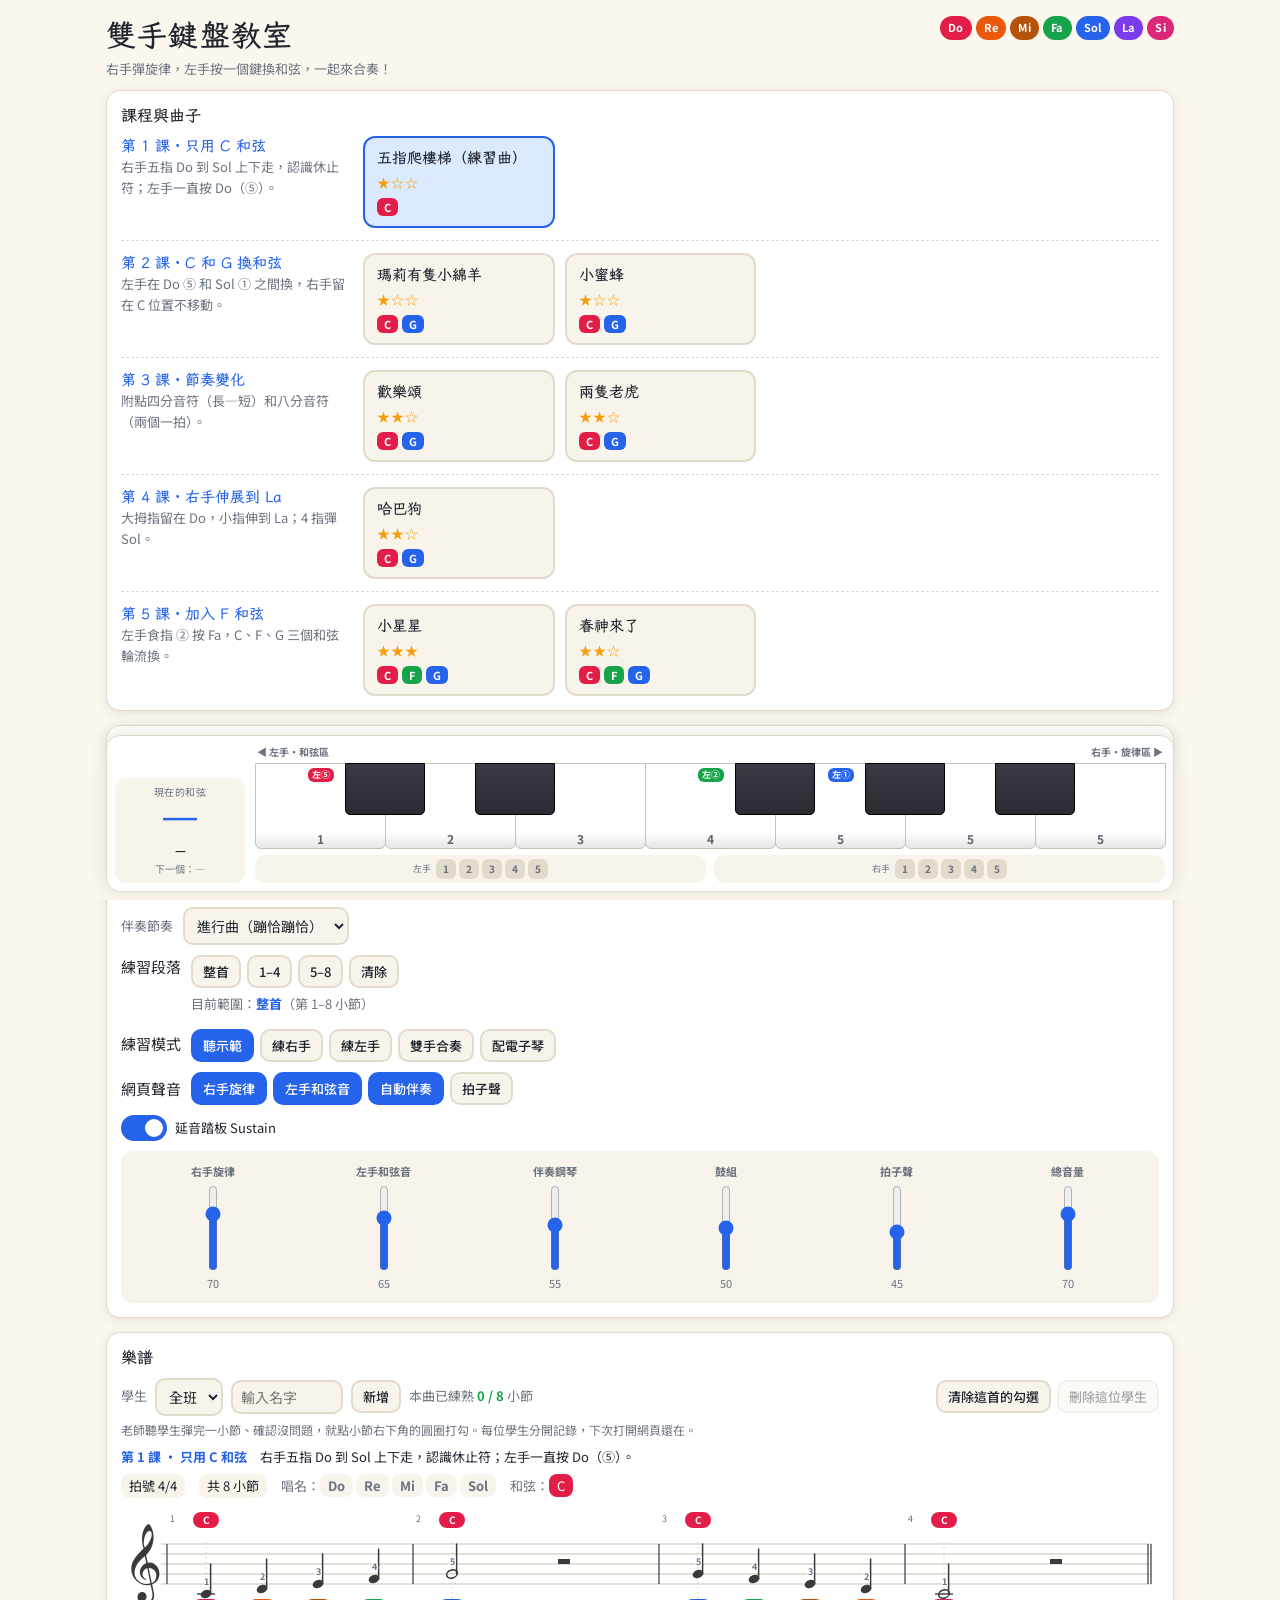
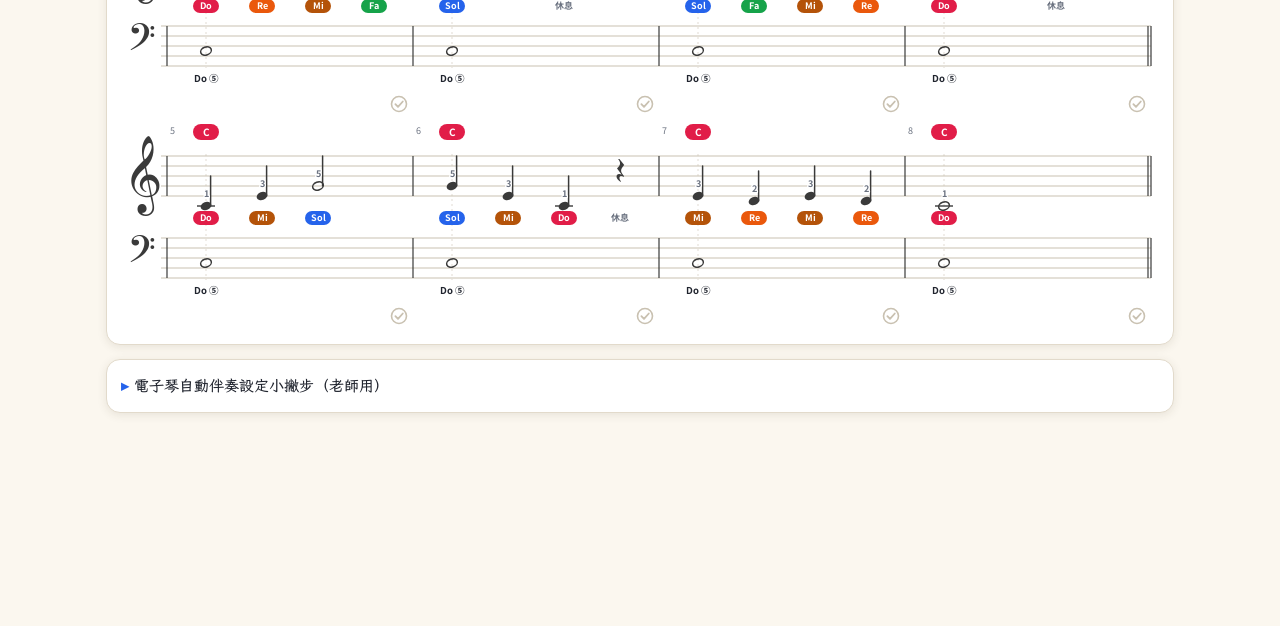
==== index.html @ 614d5917 "Add files via upload" ====
<!DOCTYPE html>
<html lang="zh-Hant">
<head>
<meta charset="utf-8">
<meta name="viewport" content="width=device-width, initial-scale=1">
<meta name="color-scheme" content="light dark">
<title>雙手鍵盤教室</title>
<link rel="preconnect" href="https://fonts.googleapis.com">
<link rel="preconnect" href="https://fonts.gstatic.com" crossorigin>
<link href="https://fonts.googleapis.com/css2?family=LXGW+WenKai+TC:wght@400;700&family=Noto+Sans+TC:wght@400;500;700&family=Noto+Music&display=swap" rel="stylesheet">
<style>
/* ============ 主題色 ============ */
:root{
  --do:#e11d48; --re:#ea580c; --mi:#b45309; --fa:#16a34a;
  --sol:#2563eb; --la:#7c3aed; --si:#db2777;

  --bg:#fbf7ef;
  --bg2:#f2ece0;
  --panel:#ffffff;
  --panel2:#f8f4ec;
  --text:#20242e;
  --muted:#6b7280;
  --line:#e2dacb;
  --staff:#3a3a3a;
  --staff-soft:#c9c1b1;
  --accent:#2563eb;
  --accent-soft:#dbeafe;
  --glow:#f59e0b;
  --bar-hl:#eef3ff;
  --key-white:#ffffff;
  --key-white-edge:#c9c1b1;
  --key-black:#2b2b33;
  --key-press:#fbbf24;
  --shadow:0 2px 10px rgba(60,50,30,.10);
  --radius:14px;
}
@media (prefers-color-scheme: dark){
  :root:not([data-theme="light"]){
    --do:#fb7185; --re:#fb923c; --mi:#fbbf24; --fa:#4ade80;
    --sol:#60a5fa; --la:#a78bfa; --si:#f472b6;
    --bg:#14161c; --bg2:#1b1e26; --panel:#1f232c; --panel2:#252a34;
    --text:#e8e9ee; --muted:#9aa3b2; --line:#343a46;
    --staff:#d6d9e0; --staff-soft:#4a5260;
    --accent:#60a5fa; --accent-soft:#1e3a5f; --glow:#fbbf24;
    --bar-hl:#232c3d; --key-white:#e9ecf2; --key-white-edge:#565f6e;
    --key-black:#12151b; --key-press:#fbbf24;
    --shadow:0 2px 12px rgba(0,0,0,.45);
  }
}
:root[data-theme="dark"]{
  --do:#fb7185; --re:#fb923c; --mi:#fbbf24; --fa:#4ade80;
  --sol:#60a5fa; --la:#a78bfa; --si:#f472b6;
  --bg:#14161c; --bg2:#1b1e26; --panel:#1f232c; --panel2:#252a34;
  --text:#e8e9ee; --muted:#9aa3b2; --line:#343a46;
  --staff:#d6d9e0; --staff-soft:#4a5260;
  --accent:#60a5fa; --accent-soft:#1e3a5f; --glow:#fbbf24;
  --bar-hl:#232c3d; --key-white:#e9ecf2; --key-white-edge:#565f6e;
  --key-black:#12151b; --key-press:#fbbf24;
  --shadow:0 2px 12px rgba(0,0,0,.45);
}

/* ============ 基本 ============ */
*,*::before,*::after{ box-sizing:border-box; }
html,body{ max-width:100%; }
body{
  margin:0;
  background:var(--bg);
  color:var(--text);
  font-family:"Noto Sans TC","PingFang TC","Microsoft JhengHei",system-ui,sans-serif;
  font-size:15px;
  line-height:1.6;
  overflow-x:hidden;
  -webkit-text-size-adjust:100%;
  padding-bottom:8px;
}
h1,h2,h3{ font-family:"LXGW WenKai TC","Noto Sans TC",serif; margin:0; line-height:1.3; }
button{ font-family:inherit; font-size:inherit; color:inherit; }
:focus-visible{
  outline:3px solid var(--accent);
  outline-offset:2px;
  border-radius:8px;
}

/* ============ 標題 ============ */
.app-header{
  display:flex; align-items:flex-start; justify-content:space-between;
  gap:12px; flex-wrap:wrap;
  padding:16px 16px 10px;
  max-width:1100px; margin:0 auto;
}
.app-header h1{ font-size:clamp(22px,5vw,30px); letter-spacing:.04em; }
.subtitle{ margin:4px 0 0; color:var(--muted); font-size:13px; }
.solfege-strip{ display:flex; gap:4px; flex-wrap:wrap; }
.solfege-strip .sf{
  display:inline-block; padding:3px 8px; border-radius:999px;
  font-size:11px; font-weight:700; color:#fff;
  background:var(--c); letter-spacing:.03em;
  white-space:nowrap;
}

/* ============ 版面 ============ */
main{ max-width:1100px; margin:0 auto; padding:0 16px 20px; }
.card{
  background:var(--panel);
  border:1px solid var(--line);
  border-radius:var(--radius);
  padding:14px;
  margin-bottom:14px;
  box-shadow:var(--shadow);
}
.card > h2{ font-size:16px; margin-bottom:10px; }

/* ============ 選曲卡 ============ */
.song-grid{ display:grid; grid-template-columns:repeat(4,1fr); gap:10px; }
@media (max-width:640px){ .song-grid{ grid-template-columns:repeat(2,1fr); } }
.song-card{
  display:flex; flex-direction:column; gap:6px; align-items:flex-start;
  background:var(--panel2);
  border:2px solid var(--line);
  border-radius:12px;
  padding:10px 12px;
  cursor:pointer;
  text-align:left;
  transition:border-color .15s, background .15s, transform .12s;
  min-height:88px;
}
.song-card:hover{ transform:translateY(-1px); }
.song-card[aria-pressed="true"]{
  border-color:var(--accent);
  background:var(--accent-soft);
}
.sc-title{ font-family:"LXGW WenKai TC",serif; font-weight:700; font-size:15px; }
.sc-stars{ color:#f59e0b; font-size:13px; letter-spacing:1px; }
.sc-chords{ display:flex; gap:4px; flex-wrap:wrap; }
.ch-chip{
  font-style:normal; font-size:11px; font-weight:700; color:#fff;
  background:var(--c); border-radius:6px; padding:1px 7px;
}

/* 課程分組 */
.lessons{ display:flex; flex-direction:column; gap:12px; }
.lesson{ display:grid; grid-template-columns:230px minmax(0,1fr); gap:12px; align-items:start;
  border-top:1px dashed var(--line); padding-top:12px; }
.lesson:first-child{ border-top:none; padding-top:0; }
.lesson-head h3{ font-size:15px; color:var(--accent); }
.lesson-head p{ margin:2px 0 0; font-size:13px; color:var(--muted); }
.lesson .song-grid{ grid-template-columns:repeat(auto-fill, minmax(170px, 1fr)); }
@media (max-width:640px){
  .lesson{ grid-template-columns:1fr; gap:6px; }
  .lesson .song-grid{ grid-template-columns:repeat(2, minmax(0,1fr)); }
}
.sc-prog{ font-size:11px; font-weight:700; color:var(--fa); }
.sc-prog.full{ color:#fff; background:var(--fa); border-radius:6px; padding:1px 7px; }
.problems{ border-color:var(--do); color:var(--text); font-size:13px; }
.problems b{ color:var(--do); }
.problems ul{ margin:6px 0 0; padding-left:1.2em; }

/* 老師確認 */
.teacher-row{ display:flex; flex-wrap:wrap; gap:8px; align-items:center; margin-bottom:4px; }
.teacher-row input[type=text]{
  font-family:inherit; font-size:14px; color:var(--text); width:8em;
  background:var(--panel2); border:2px solid var(--line); border-radius:10px; padding:5px 8px;
}
.progress-info{ font-size:13px; color:var(--muted); }
.progress-info b{ color:var(--fa); }
.teacher-actions{ display:flex; gap:6px; margin-left:auto; flex-wrap:wrap; }
.btn.warn{ background:var(--do); border-color:var(--do); color:#fff; }
.teacher-hint{ margin:0 0 8px; font-size:12px; color:var(--muted); }
.lesson-goal{ flex-basis:100%; color:var(--text); }
.lesson-goal b{ color:var(--accent); }

/* ============ 控制區 ============ */
.ctrl-row{ display:flex; flex-wrap:wrap; gap:10px; align-items:center; margin-bottom:10px; }
.btn{
  border:2px solid var(--line);
  background:var(--panel2);
  border-radius:10px;
  padding:8px 14px;
  cursor:pointer;
  font-weight:500;
  transition:background .15s, border-color .15s, color .15s;
  white-space:nowrap;
}
.btn:hover{ border-color:var(--accent); }
.btn[aria-pressed="true"]{
  background:var(--accent);
  border-color:var(--accent);
  color:#fff;
}
.btn.primary{ font-weight:700; }
.btn.small{ padding:5px 10px; font-size:13px; }
.btn:disabled{ opacity:.4; cursor:not-allowed; }

label.field{ display:flex; align-items:center; gap:8px; font-size:13px; color:var(--muted); }
input[type=range]{ accent-color:var(--accent); }
select{
  font-family:inherit; font-size:14px; color:var(--text);
  background:var(--panel2); border:2px solid var(--line);
  border-radius:10px; padding:6px 8px;
}
.value-tag{
  display:inline-block; min-width:56px; text-align:center;
  font-weight:700; color:var(--text);
  background:var(--panel2); border-radius:8px; padding:2px 8px;
  font-variant-numeric:tabular-nums;
}

.range-row{ display:flex; flex-wrap:wrap; gap:6px; align-items:center; }
.range-info{ font-size:13px; color:var(--muted); margin-top:6px; }
.range-info b{ color:var(--accent); }

.mode-row{ display:flex; flex-wrap:wrap; gap:6px; margin-top:4px; }

.ladder-info{ font-size:13px; color:var(--muted); }
.ladder-info b{ color:var(--accent); }
select:disabled{ opacity:.45; }

/* 聲部開關 */
.voice-row{ display:flex; flex-wrap:wrap; gap:6px; }

/* ============ 混音台 ============ */
.mixer{
  display:grid; grid-template-columns:repeat(6,1fr); gap:8px;
  background:var(--panel2); border-radius:12px; padding:10px;
}
@media (max-width:640px){ .mixer{ grid-template-columns:repeat(3,1fr); } }
.mixer .ch{ display:flex; flex-direction:column; align-items:center; gap:4px; }
.mixer .ch-name{
  font-size:11px; background:none; border:none; cursor:pointer;
  padding:2px 6px; border-radius:6px; color:var(--muted);
  font-weight:700; white-space:nowrap;
}
.mixer .ch-name.muted{ color:#fff; background:#ef4444; text-decoration:line-through; }
.mixer input[type=range]{
  writing-mode:vertical-lr; direction:rtl;
  width:24px; height:86px; accent-color:var(--accent);
  padding:0; margin:0;
}
.mixer .ch-val{ font-size:11px; color:var(--muted); font-variant-numeric:tabular-nums; }
.switch-line{ display:flex; align-items:center; gap:8px; margin-top:10px; font-size:13px; }
.switch{
  position:relative; width:46px; height:26px; border-radius:999px;
  border:2px solid var(--line); background:var(--panel2); cursor:pointer;
  padding:0; flex:0 0 auto;
}
.switch::after{
  content:""; position:absolute; top:2px; left:2px; width:18px; height:18px;
  border-radius:50%; background:var(--muted); transition:left .16s, background .16s;
}
.switch[aria-pressed="true"]{ background:var(--accent); border-color:var(--accent); }
.switch[aria-pressed="true"]::after{ left:22px; background:#fff; }

/* ============ 樂譜 ============ */
.score-meta{
  display:flex; flex-wrap:wrap; gap:6px 14px; font-size:13px;
  color:var(--muted); margin-bottom:8px; align-items:center;
}
.score-meta .tag{
  background:var(--panel2); border-radius:8px; padding:2px 8px; color:var(--text);
}
.score-wrap{ width:100%; overflow:hidden; }
.score-svg{ display:block; width:100%; height:auto; touch-action:manipulation; }

/* SVG 內部樣式 */
.staff-line{ stroke:var(--staff-soft); stroke-width:1; }
.ledger-line{ stroke:var(--staff); stroke-width:1.4; }
.barline{ stroke:var(--staff); stroke-width:1.2; }
.clef{ font-family:"Noto Music","Noto Sans TC",serif; fill:var(--staff); }
.note-head{ fill:var(--staff); }
.note-head.open{ fill:none; stroke:var(--staff); stroke-width:1.5; }
.stem{ stroke:var(--staff); stroke-width:1.5; stroke-linecap:round; }
.flag{ stroke:var(--staff); stroke-width:1.6; fill:none; stroke-linecap:round; }
.dot-note{ fill:var(--staff); }
.fing-text{
  font-family:"Noto Sans TC",sans-serif; font-size:9px; font-weight:700;
  fill:var(--muted); paint-order:stroke; stroke:var(--panel); stroke-width:2.5px;
  stroke-linejoin:round;
}
.bar-num{ font-family:"Noto Sans TC",sans-serif; font-size:9px; fill:var(--muted); }
.solfege-pill{
  font-family:"Noto Sans TC",sans-serif; font-size:9px; font-weight:700;
  fill:#fff;
}
.chord-pill{ font-family:"Noto Sans TC",sans-serif; font-size:10px; font-weight:700; fill:#fff; }
.left-label{
  font-family:"Noto Sans TC",sans-serif; font-size:9.5px; font-weight:700;
  fill:var(--text);
}
.bar-hit{ fill:transparent; cursor:pointer; }
.beat-guide{ stroke:var(--staff-soft); stroke-width:1; stroke-dasharray:2 3; opacity:.55; pointer-events:none; }
.bar-done{ fill:var(--fa); opacity:0; pointer-events:none; }
.bar-done.on{ opacity:.10; }
.bar-check{ cursor:pointer; }
.bar-check .ck-hit{ fill:transparent; }
.bar-check .ck-ring{ fill:var(--panel); stroke:var(--staff-soft); stroke-width:1.6; }
.bar-check .ck-mark{ fill:none; stroke:var(--staff-soft); stroke-width:1.8; stroke-linecap:round; stroke-linejoin:round; }
.bar-check:hover .ck-ring{ stroke:var(--fa); }
.bar-check.on .ck-ring{ fill:var(--fa); stroke:var(--fa); }
.bar-check.on .ck-mark{ stroke:#fff; }
.bar-check:focus-visible{ outline:none; }
.bar-check:focus-visible .ck-ring{ stroke:var(--accent); stroke-width:3; }
.rest-block{ fill:var(--staff); }
.rest-glyph{ font-family:"Noto Music","Segoe UI Symbol",serif; fill:var(--staff); }
.rest-label{ font-family:"Noto Sans TC",sans-serif; font-size:9px; font-weight:700; fill:var(--muted); }
.bar-hit:hover{ fill:rgba(37,99,235,.06); }
.bar-hl{ fill:var(--bar-hl); opacity:0; pointer-events:none; transition:opacity .12s; }
.bar-hl.on{ opacity:1; }
.sel-rect{
  fill:none; stroke:var(--accent); stroke-width:2;
  stroke-dasharray:6 4; pointer-events:none;
}
.note-group{ transition:filter .1s; }
.note-group.is-on{ filter:drop-shadow(0 0 6px var(--glow)) drop-shadow(0 0 2px var(--glow)); }
.note-group.is-on .note-head,
.note-group.is-on .note-head.open{ fill:var(--glow); stroke:var(--glow); }
.note-group.is-on .stem,
.note-group.is-on .flag{ stroke:var(--glow); }

/* ============ 鍵盤 ============ */
.sticky-footer{
  position:sticky; bottom:0; z-index:50;
  background:linear-gradient(to top, var(--bg) 72%, transparent);
  padding:6px 16px 8px;
  max-width:1100px; margin:0 auto;
}
.kb-shell{
  display:flex; gap:10px; align-items:flex-end;
  background:var(--panel);
  border:1px solid var(--line);
  border-radius:14px;
  padding:8px;
  box-shadow:0 -2px 18px rgba(40,30,10,.12);
}
@media (max-width:520px){
  .sticky-footer{ padding:6px 16px 6px; }
  .kb-shell{ gap:6px; padding:6px; }
}
.now-chord{
  flex:0 0 130px;
  background:var(--panel2);
  border-radius:10px;
  padding:6px 8px;
  text-align:center;
  min-height:96px;
  display:flex; flex-direction:column; justify-content:center; gap:2px;
}
@media (max-width:520px){ .now-chord{ flex:0 0 104px; padding:5px 6px; } }
.nc-label{ font-size:10px; color:var(--muted); letter-spacing:.06em; }
.nc-value{
  font-family:"LXGW WenKai TC",serif; font-weight:700;
  font-size:clamp(24px,7vw,34px); line-height:1.05;
  color:var(--accent);
}
.nc-left{ font-size:12px; font-weight:700; color:var(--text); }
.nc-next{ font-size:10px; color:var(--muted); }

.kb-main{ flex:1 1 auto; min-width:0; }
.zone-row{ display:flex; font-size:10px; color:var(--muted); font-weight:700; padding:0 2px 3px; }
.zone-row span:first-child{ flex:0 0 43%; }
.zone-row span:last-child{ flex:1 1 auto; text-align:right; }

.keys{ position:relative; display:flex; width:100%; height:86px; }
@media (max-width:520px){ .keys{ height:66px; } }
.wkey{
  flex:1 1 0; min-width:0;
  position:relative;
  background:linear-gradient(to bottom, var(--key-white), var(--key-white) 82%, #e6e6e6);
  border:1px solid var(--key-white-edge);
  border-radius:0 0 6px 6px;
  margin-right:-1px;
  display:flex; flex-direction:column; justify-content:space-between; align-items:center;
  padding:4px 0 3px;
  cursor:pointer;
  transition:background .08s, transform .08s;
  user-select:none;
  -webkit-tap-highlight-color:transparent;
}
:root[data-theme="dark"] .wkey{
  background:linear-gradient(to bottom, #eef1f6, #dfe3ea 82%, #c9cdd5);
}
.wkey:last-child{ margin-right:0; }
.wkey.pressed{
  background:linear-gradient(to bottom, var(--key-press), #f59e0b);
}
.wkey.hint{ box-shadow:0 0 0 3px var(--glow) inset; }
.bkey{
  position:absolute; top:0; height:60%;
  background:linear-gradient(to bottom, #3a3a44, var(--key-black));
  border-radius:0 0 5px 5px;
  border:1px solid #000;
  cursor:pointer;
  z-index:2;
  transition:background .08s;
  -webkit-tap-highlight-color:transparent;
}
.bkey.pressed{ background:linear-gradient(to bottom, #f59e0b, #b45309); }
.bkey.hint{ box-shadow:0 0 0 3px var(--glow) inset; }

.wk-left{
  font-size:9px; font-weight:700; color:#fff; border-radius:6px;
  padding:0 4px; line-height:14px; background:var(--c,var(--muted));
  opacity:0; pointer-events:none;
}
.wk-left.show{ opacity:1; }
.wk-finger{
  font-size:12px; font-weight:700; color:#5b6472; line-height:1;
}
@media (max-width:520px){
  .wk-finger{ font-size:10px; }
  .wk-left{ font-size:8px; line-height:12px; padding:0 3px; }
}

/* 手指示意 */
.hands{ display:flex; gap:8px; margin-top:6px; }
.hand{
  flex:1 1 0;
  display:flex; justify-content:center; gap:3px;
  background:var(--panel2);
  border-radius:10px; padding:4px 6px;
  min-width:0;
}
.hand .hlabel{
  font-size:9px; color:var(--muted); writing-mode:horizontal-tb;
  align-self:center; margin-right:2px; white-space:nowrap;
}
.finger{
  width:20px; height:20px; border-radius:6px;
  background:var(--line); color:var(--muted);
  font-size:10px; font-weight:700;
  display:flex; align-items:center; justify-content:center;
  transition:transform .1s, background .1s, color .1s;
  flex:0 0 auto;
}
@media (max-width:520px){ .finger{ width:16px; height:16px; font-size:9px; border-radius:5px; } }
.finger.up{
  background:var(--glow); color:#3a2500;
  transform:translateY(-5px);
}

/* ============ 摺疊區 ============ */
details.card > summary{
  cursor:pointer; font-family:"LXGW WenKai TC",serif; font-weight:700;
  font-size:15px; list-style:none;
}
details.card > summary::-webkit-details-marker{ display:none; }
details.card > summary::before{ content:"▸ "; color:var(--accent); }
details.card[open] > summary::before{ content:"▾ "; }
.tips-body{ margin-top:10px; font-size:14px; }
.tips-body h3{ font-size:14px; margin:12px 0 4px; color:var(--accent); }
.tips-body ul{ margin:4px 0; padding-left:1.2em; }
.tips-body li{ margin:3px 0; }

/* ============ 減少動態 ============ */
@media (prefers-reduced-motion: reduce){
  *{ transition-duration:.001ms !important; animation-duration:.001ms !important; }
  html{ scroll-behavior:auto !important; }
}
</style>
</head>
<body>

<header class="app-header">
  <div class="title-wrap">
    <h1>雙手鍵盤教室</h1>
    <p class="subtitle">右手彈旋律，左手按一個鍵換和弦，一起來合奏！</p>
  </div>
  <div class="solfege-strip" id="solfegeStrip"></div>
</header>

<main>
  <div class="card problems" id="songProblems" role="alert" hidden></div>

  <!-- 選曲 -->
  <section class="card" aria-labelledby="songsTitle">
    <h2 id="songsTitle">課程與曲子</h2>
    <div class="lessons" id="songGrid"></div>
  </section>

  <!-- 播放控制 -->
  <section class="card" aria-labelledby="ctrlTitle">
    <h2 id="ctrlTitle">播放控制</h2>

    <div class="ctrl-row">
      <button class="btn primary" id="btnOnce" aria-pressed="false">▶ 播放一次</button>
      <button class="btn primary" id="btnLoop" aria-pressed="false">🔁 一直循環</button>
      <button class="btn" id="btnPause" aria-pressed="false" disabled>⏸ 暫停</button>
      <button class="btn" id="btnFollow" aria-pressed="true" title="播放時自動捲動樂譜">📍 跟隨樂譜</button>
    </div>

    <div class="ctrl-row">
      <label class="field" for="bpmRange">速度</label>
      <input type="range" id="bpmRange" min="50" max="120" step="1" value="72" style="flex:1 1 140px;max-width:260px;">
      <span class="value-tag" id="bpmValue">♩ = 72</span>
    </div>

    <div class="ctrl-row">
      <button class="btn small" id="btnLadder" aria-pressed="false">🪜 速度階梯</button>
      <label class="field" for="ladderStep">每遍加</label>
      <select id="ladderStep"><option value="2">2</option><option value="4">4</option><option value="6">6</option><option value="8">8</option></select>
      <label class="field" for="ladderMax">最快到</label>
      <select id="ladderMax"></select>
      <span class="ladder-info" id="ladderInfo"></span>
    </div>

    <div class="ctrl-row">
      <label class="field" for="rhythmSel">伴奏節奏</label>
      <select id="rhythmSel">
        <option value="march">進行曲（蹦恰蹦恰）</option>
        <option value="lyric">抒情（分解和弦）</option>
        <option value="pop">流行（8 Beat）</option>
      </select>
    </div>

    <div class="ctrl-row" style="align-items:flex-start;">
      <span class="field" style="flex:0 0 auto;">練習段落</span>
      <div style="flex:1 1 auto;min-width:0;">
        <div class="range-row" id="rangeRow"></div>
        <div class="range-info" id="rangeInfo"></div>
      </div>
    </div>

    <div class="ctrl-row">
      <span class="field" style="flex:0 0 auto;">練習模式</span>
      <div class="mode-row" id="modeRow"></div>
    </div>

    <div class="ctrl-row">
      <span class="field" style="flex:0 0 auto;">網頁聲音</span>
      <div class="voice-row" id="voiceRow"></div>
    </div>

    <div class="switch-line">
      <button class="switch" id="sustainSw" aria-pressed="true" aria-label="延音踏板"></button>
      <span>延音踏板 Sustain</span>
    </div>

    <div class="mixer" id="mixer" style="margin-top:10px;"></div>
  </section>

  <!-- 樂譜 -->
  <section class="card" aria-labelledby="scoreTitle">
    <h2 id="scoreTitle">樂譜</h2>
    <div class="teacher-row">
      <label class="field" for="studentSel">學生</label>
      <select id="studentSel"></select>
      <input id="newStudent" type="text" maxlength="20" placeholder="輸入名字" aria-label="新增學生名字">
      <button class="btn small" id="btnAddStudent">新增</button>
      <span class="progress-info" id="progressInfo"></span>
      <span class="teacher-actions">
        <button class="btn small" id="btnClearDone">清除這首的勾選</button>
        <button class="btn small" id="btnDelStudent">刪除這位學生</button>
      </span>
    </div>
    <p class="teacher-hint">老師聽學生彈完一小節、確認沒問題，就點小節右下角的圓圈打勾。每位學生分開記錄，下次打開網頁還在。</p>
    <div class="score-meta" id="scoreMeta"></div>
    <div class="score-wrap" id="scoreWrap"></div>
  </section>

  <!-- 老師用摺疊區 -->
  <details class="card">
    <summary>電子琴自動伴奏設定小撇步（老師用）</summary>
    <div class="tips-body">
      <h3>一、開啟「單指和弦」模式</h3>
      <ul>
        <li>在電子琴上找到「自動伴奏」或「和弦模式」的按鈕，切換到「單指和弦」。這樣左手只要按一個鍵，就能彈出整個和弦。</li>
        <li>如果電子琴只有「多指和弦」，也可以請學生按三個音，本頁的左手練習仍可先按一個鍵建立概念。</li>
      </ul>
      <h3>二、把速度設成跟本頁一樣</h3>
      <ul>
        <li>先在本頁把速度調到學生覺得舒服的數字，再按電子琴上的「速度」鍵把數字調成一樣，兩邊就會同步。</li>
        <li>建議從 ♩ = 60～72 開始，熟練後再慢慢加快。</li>
      </ul>
      <h3>三、左手在分割點左邊按 Do、Fa、Sol</h3>
      <ul>
        <li>電子琴通常有一個「分割點」，分割點左邊是伴奏區。請學生把手放在分割點左邊。</li>
        <li>左手只需要按三個位置：Do（C）、Fa（F）、Sol（G），手不需要移動，靠手指伸縮即可。</li>
        <li>本頁的左手指法：Do 用第 ⑤ 指、Fa 用第 ② 指、Sol 用第 ① 指。</li>
      </ul>
      <h3>四、左手手型</h3>
      <ul>
        <li>手掌輕輕拱起，像握著一顆網球，手腕放鬆不要壓低。</li>
        <li>按鍵時指尖出力，手指不要伸直拍打鍵盤。</li>
        <li>換和弦時只要手指動，手腕幾乎不動，這樣速度才能穩定。</li>
      </ul>
      <h3>五、課堂流程建議</h3>
      <ul>
        <li>先用「聽示範」讓學生熟悉旋律與和弦的搭配。</li>
        <li>再用「練右手」只聽旋律加節拍，讓學生跟著唱唱名。</li>
        <li>接著「練左手」只聽和弦，感受換和弦的時機。</li>
        <li>最後「配電子琴」關掉網頁聲音，學生在電子琴上實際雙手合奏，網頁只留節拍聲。</li>
      </ul>
    </div>
  </details>

</main>

<!-- 固定鍵盤 -->
<footer class="sticky-footer" id="stickyFooter">
  <div class="kb-shell">
    <div class="now-chord" id="nowChord">
      <div class="nc-label">現在的和弦</div>
      <div class="nc-value" id="ncValue">—</div>
      <div class="nc-left" id="ncLeft">—</div>
      <div class="nc-next" id="ncNext">下一個：—</div>
    </div>
    <div class="kb-main">
      <div class="zone-row"><span>◀ 左手·和弦區</span><span>右手·旋律區 ▶</span></div>
      <div class="keys" id="keys"></div>
      <div class="hands">
        <div class="hand" id="handL"><span class="hlabel">左手</span></div>
        <div class="hand" id="handR"><span class="hlabel">右手</span></div>
      </div>
    </div>
  </div>
</footer>

<script>
(function(){
"use strict";

const NS = "http://www.w3.org/2000/svg";

const SOLFEGE = {C:"Do", D:"Re", E:"Mi", F:"Fa", G:"Sol", A:"La", B:"Si"};
const SOL_VAR = {C:"--do", D:"--re", E:"--mi", F:"--fa", G:"--sol", A:"--la", B:"--si"};
const CHORD_VAR = {C:"--do", F:"--fa", G:"--sol"};
const DEFAULT_FINGER = {C:1, D:2, E:3, F:4, G:5, A:5, B:5};
const LEFT_FINGER = {C:5, F:2, G:1};
const SEMI = {C:0, D:2, E:4, F:5, G:7, A:9, B:11};

/* ============ 課程與曲目 ============
   每小節寫成「音高 拍值」：C4 1 = 四分音符 Do。
   拍值：1 四分、0.5 八分、2 二分、1.5 附點四分、3 附點二分、4 全音符。
   休止符寫 R，例如 R 1 = 四分休止符。
   指定指法：在音高後面加 /數字，例如 G4/4 = Sol 用 4 指。
   左手和弦：一小節一個寫 "C"，兩個寫 "F|C"。 */
const LESSONS = [
  { title:"第 1 課 · 只用 C 和弦", goal:"右手五指 Do 到 Sol 上下走，認識休止符；左手一直按 Do（⑤）。", songs:["warmup"] },
  { title:"第 2 課 · C 和 G 換和弦", goal:"左手在 Do ⑤ 和 Sol ① 之間換，右手留在 C 位置不移動。", songs:["mary","bee"] },
  { title:"第 3 課 · 節奏變化", goal:"附點四分音符（長—短）和八分音符（兩個一拍）。", songs:["ode","tiger"] },
  { title:"第 4 課 · 右手伸展到 La", goal:"大拇指留在 Do，小指伸到 La；4 指彈 Sol。", songs:["puppy"] },
  { title:"第 5 課 · 加入 F 和弦", goal:"左手食指 ② 按 Fa，C、F、G 三個和弦輪流換。", songs:["star","spring"] }
];

const SONGS = [
  {
    id:"warmup", title:"五指爬樓梯（練習曲）", stars:1, chords:["C"],
    bars:[
      {r:"C4 1 D4 1 E4 1 F4 1", l:"C"},
      {r:"G4 2 R 2",            l:"C"},
      {r:"G4 1 F4 1 E4 1 D4 1", l:"C"},
      {r:"C4 2 R 2",            l:"C"},
      {r:"C4 1 E4 1 G4 2",      l:"C"},
      {r:"G4 1 E4 1 C4 1 R 1",  l:"C"},
      {r:"E4 1 D4 1 E4 1 D4 1", l:"C"},
      {r:"C4 4",                l:"C"}
    ]
  },
  {
    id:"mary", title:"瑪莉有隻小綿羊", stars:1, chords:["C","G"],
    bars:[
      {r:"E4 1 D4 1 C4 1 D4 1", l:"C"},
      {r:"E4 1 E4 1 E4 2",      l:"C"},
      {r:"D4 1 D4 1 D4 2",      l:"G"},
      {r:"E4 1 G4 1 G4 2",      l:"C"},
      {r:"E4 1 D4 1 C4 1 D4 1", l:"C"},
      {r:"E4 1 E4 1 E4 1 E4 1", l:"C"},
      {r:"D4 1 D4 1 E4 1 D4 1", l:"G"},
      {r:"C4 4",                l:"C"}
    ]
  },
  {
    id:"bee", title:"小蜜蜂", stars:1, chords:["C","G"],
    bars:[
      {r:"G4 1 E4 1 E4 2",      l:"C"},
      {r:"F4 1 D4 1 D4 2",      l:"G"},
      {r:"C4 1 D4 1 E4 1 F4 1", l:"C"},
      {r:"G4 1 G4 1 G4 2",      l:"C"},
      {r:"G4 1 E4 1 E4 2",      l:"C"},
      {r:"F4 1 D4 1 D4 2",      l:"G"},
      {r:"C4 1 E4 1 G4 1 G4 1", l:"C"},
      {r:"C4 4",                l:"C"}
    ]
  },
  {
    id:"ode", title:"歡樂頌", stars:2, chords:["C","G"],
    bars:[
      {r:"E4 1 E4 1 F4 1 G4 1", l:"C"},
      {r:"G4 1 F4 1 E4 1 D4 1", l:"G"},
      {r:"C4 1 C4 1 D4 1 E4 1", l:"C"},
      {r:"E4 1.5 D4 0.5 D4 2",  l:"G"},
      {r:"E4 1 E4 1 F4 1 G4 1", l:"C"},
      {r:"G4 1 F4 1 E4 1 D4 1", l:"G"},
      {r:"C4 1 C4 1 D4 1 E4 1", l:"C"},
      {r:"D4 1.5 C4 0.5 C4 2",  l:"C"}
    ]
  },
  {
    id:"tiger", title:"兩隻老虎", stars:2, chords:["C","G"],
    bars:[
      {r:"C4 1 D4 1 E4 1 C4 1", l:"C"},
      {r:"C4 1 D4 1 E4 1 C4 1", l:"C"},
      {r:"E4 1 F4 1 G4 2",      l:"C"},
      {r:"E4 1 F4 1 G4 2",      l:"C"},
      {r:"G4/4 0.5 A4/5 0.5 G4/4 0.5 F4/3 0.5 E4/2 1 C4/1 1", l:"C"},
      {r:"G4/4 0.5 A4/5 0.5 G4/4 0.5 F4/3 0.5 E4/2 1 C4/1 1", l:"C"},
      {r:"D4 1 G4 1 C4 2",      l:"G"},
      {r:"D4 1 G4 1 C4 2",      l:"C"}
    ]
  },
  {
    id:"puppy", title:"哈巴狗", stars:2, chords:["C","G"],
    bars:[
      {r:"C4/1 1 C4/1 1 G4/4 1 G4/4 1", l:"C"},
      {r:"A4/5 1 A4/5 1 G4/4 2",        l:"C"},
      {r:"F4 1 F4 1 E4 1 E4 1",         l:"C"},
      {r:"D4 1 D4 1 C4 2",              l:"G"},
      {r:"G4 1 G4 1 F4 1 F4 1",         l:"C"},
      {r:"E4 1 E4 1 D4 2",              l:"C"},
      {r:"G4 1 G4 1 F4 1 F4 1",         l:"C"},
      {r:"E4 1 E4 1 D4 2",              l:"G"},
      {r:"C4/1 1 C4/1 1 G4/4 1 G4/4 1", l:"C"},
      {r:"A4/5 1 A4/5 1 G4/4 2",        l:"C"},
      {r:"F4 1 F4 1 E4 1 E4 1",         l:"C"},
      {r:"D4 1 D4 1 C4 2",              l:"C"}
    ]
  },
  {
    id:"star", title:"小星星", stars:3, chords:["C","F","G"],
    bars:[
      {r:"C4/1 1 C4/1 1 G4/4 1 G4/4 1", l:"C"},
      {r:"A4/5 1 A4/5 1 G4/4 2",        l:"F"},
      {r:"F4 1 F4 1 E4 1 E4 1",         l:"C"},
      {r:"D4 1 D4 1 C4 2",              l:"C"},
      {r:"G4 1 G4 1 F4 1 F4 1",         l:"C"},
      {r:"E4 1 E4 1 D4 2",              l:"C"},
      {r:"G4 1 G4 1 F4 1 F4 1",         l:"C"},
      {r:"E4 1 E4 1 D4 2",              l:"G"},
      {r:"C4/1 1 C4/1 1 G4/4 1 G4/4 1", l:"C"},
      {r:"A4/5 1 A4/5 1 G4/4 2",        l:"F"},
      {r:"F4 1 F4 1 E4 1 E4 1",         l:"C"},
      {r:"D4 1 D4 1 C4 2",              l:"C"}
    ]
  },
  {
    id:"spring", title:"春神來了", stars:2, chords:["C","F","G"],
    bars:[
      {r:"G4/4 1 G4/4 1 A4/5 1 G4/4 1", l:"C"},
      {r:"E4 1 E4 1 D4 2",              l:"C"},
      {r:"G4/4 1 G4/4 1 A4/5 1 G4/4 1", l:"C"},
      {r:"E4 1 E4 1 D4 2",              l:"G"},
      {r:"G4/4 1 G4/4 1 A4/5 1 G4/4 1", l:"C"},
      {r:"E4 1 E4 1 D4 2",              l:"F"},
      {r:"G4 1 E4 1 D4 1 E4 1",         l:"C"},
      {r:"C4 4",                        l:"C"}
    ]
  }
];

/* 解析一小節；不認得的寫法放進 bad，給載入檢查用 */
function parseBar(str){
  const toks = str.trim().split(/\s+/);
  const out = [], bad = [];
  if(toks.length % 2) bad.push("「"+str+"」的音和拍值數量對不起來");
  for(let i=0;i+1<toks.length;i+=2){
    const raw = toks[i];
    const dur = parseFloat(toks[i+1]);
    if(!(dur > 0)){ bad.push("拍值「"+toks[i+1]+"」看不懂"); continue; }
    if(/^R$/i.test(raw)){ out.push({rest:true, dur:dur}); continue; }
    const parts = raw.split("/");
    const m = /^([A-G])(#?)(\d)$/.exec(parts[0]);
    if(!m){ bad.push("音高「"+raw+"」看不懂"); continue; }
    out.push({
      pc:m[1], acc:m[2]==="#", oct:parseInt(m[3],10),
      dur: dur,
      finger: parts[1] ? parseInt(parts[1],10) : null
    });
  }
  return {notes:out, bad:bad};
}
const SONG_PROBLEMS = [];
SONGS.forEach(function(s){
  s.parsed = s.bars.map(function(b, bi){
    const p = parseBar(b.r);
    const where = "《"+s.title+"》第 "+(bi+1)+" 小節：";
    p.bad.forEach(function(msg){ SONG_PROBLEMS.push(where + msg); });
    const sum = p.notes.reduce(function(a,n){ return a + n.dur; }, 0);
    if(Math.abs(sum - 4) > 1e-6) SONG_PROBLEMS.push(where + "右手共 "+sum+" 拍，應該是 4 拍");
    p.notes.forEach(function(n){
      if(n.rest) return;
      if(n.oct !== 4 || n.acc) SONG_PROBLEMS.push(where + n.pc+(n.acc?"#":"")+n.oct+" 超出鍵盤範圍（Do4–Si4 白鍵）");
    });
    const left = b.l.split("|");
    left.forEach(function(c){
      if(!/^[CFG]$/.test(c)) SONG_PROBLEMS.push(where + "左手和弦「"+c+"」只能用 C、F、G");
    });
    return { right: p.notes, left: left };
  });
});

const LS_KEY = "shuangshou-keyboard-v1";

const state = {
  song: 0,
  bpm: 72,
  rhythm: "march",
  mode: "listen",
  follow: true,
  voices: { right:true, left:true, accomp:true, click:false },
  mix: { melody:70, chord:65, accomp:55, drums:50, click:45, master:70 },
  muted:{ melody:false, chord:false, accomp:false, drums:false, click:false, master:false },
  sustain: true,
  selA: null,
  selB: null,
  ladder: { on:false, step:4, max:100 }
};

/* ============ 老師確認：每位學生、每首曲子已練熟的小節 ============ */
const PROG_KEY = "shuangshou-progress-v1";
const progress = { students:["全班"], cur:"全班", done:{} };
function loadProgress(){
  try{
    const o = JSON.parse(localStorage.getItem(PROG_KEY) || "null");
    if(!o) return;
    if(Array.isArray(o.students) && o.students.length) progress.students = o.students.filter(function(s){ return typeof s === "string" && s; });
    if(!progress.students.length) progress.students = ["全班"];
    if(typeof o.cur === "string" && progress.students.indexOf(o.cur) >= 0) progress.cur = o.cur;
    else progress.cur = progress.students[0];
    if(o.done && typeof o.done === "object") progress.done = o.done;
  }catch(e){}
}
function saveProgress(){
  try{ localStorage.setItem(PROG_KEY, JSON.stringify(progress)); }catch(e){}
}
function doneBars(songId){
  const st = progress.done[progress.cur] || {};
  return Array.isArray(st[songId]) ? st[songId] : [];
}
function toggleDone(songId, bi){
  const st = progress.done[progress.cur] = progress.done[progress.cur] || {};
  const list = Array.isArray(st[songId]) ? st[songId] : [];
  const k = list.indexOf(bi);
  if(k >= 0) list.splice(k, 1); else list.push(bi);
  st[songId] = list;
  saveProgress();
}

function loadState(){
  try{
    const raw = localStorage.getItem(LS_KEY);
    if(!raw) return;
    const o = JSON.parse(raw);
    if(typeof o.bpm === "number") state.bpm = Math.min(120, Math.max(50, o.bpm));
    if(typeof o.rhythm === "string") state.rhythm = o.rhythm;
    if(typeof o.follow === "boolean") state.follow = o.follow;
    if(o.mix && typeof o.mix === "object"){
      Object.keys(state.mix).forEach(function(k){
        if(typeof o.mix[k] === "number") state.mix[k] = Math.min(100, Math.max(0, o.mix[k]));
      });
    }
    if(typeof o.sustain === "boolean") state.sustain = o.sustain;
    if(o.ladder && typeof o.ladder === "object"){
      if(typeof o.ladder.on === "boolean") state.ladder.on = o.ladder.on;
      if(typeof o.ladder.step === "number") state.ladder.step = o.ladder.step;
      if(typeof o.ladder.max === "number") state.ladder.max = o.ladder.max;
    }
    if(o.voices && typeof o.voices === "object"){
      Object.keys(state.voices).forEach(function(k){
        if(typeof o.voices[k] === "boolean") state.voices[k] = o.voices[k];
      });
    }
  }catch(e){}
}
function saveState(){
  try{
    localStorage.setItem(LS_KEY, JSON.stringify({
      bpm: state.bpm, rhythm: state.rhythm, follow: state.follow,
      mix: state.mix, voices: state.voices, sustain: state.sustain,
      ladder: state.ladder
    }));
  }catch(e){}
}

let ac = null;
const audio = {};
let noiseBuf = null;
let activeSources = [];

function initAudio(){
  if(ac) return;
  const Ctx = window.AudioContext || window.webkitAudioContext;
  ac = new Ctx();
  audio.master = ac.createGain();
  audio.master.connect(ac.destination);
  ["melody","chord","accomp","drums","click"].forEach(function(k){
    const g = ac.createGain();
    g.connect(audio.master);
    audio[k] = g;
  });
  const len = Math.floor(ac.sampleRate * 0.6);
  noiseBuf = ac.createBuffer(1, len, ac.sampleRate);
  const d = noiseBuf.getChannelData(0);
  for(let i=0;i<len;i++) d[i] = Math.random()*2 - 1;
}
function resumeAudio(){
  if(!ac) initAudio();
  if(ac.state === "suspended") ac.resume();
}

function midiToFreq(m){ return 440 * Math.pow(2, (m-69)/12); }
function pitchToMidi(pc, oct){ return 12*(oct+1) + SEMI[pc]; }
function volCurve(v){ return Math.pow(v/70, 2); }

function applyMix(){
  if(!ac) return;
  function g(key, voice){
    if(state.muted[key]) return 0;
    if(voice !== undefined && !voice) return 0;
    return volCurve(state.mix[key]);
  }
  audio.melody.gain.value = g("melody", state.voices.right);
  audio.chord.gain.value  = g("chord",  state.voices.left);
  audio.accomp.gain.value = g("accomp", state.voices.accomp);
  audio.drums.gain.value  = g("drums");
  audio.click.gain.value  = g("click",  state.voices.click);
  audio.master.gain.value = g("master");
}

function trackSource(node, stopAt){
  activeSources.push({node:node, stopAt:stopAt});
  if(activeSources.length > 500) activeSources = activeSources.slice(-400);
}
function stopAllSources(){
  const now = ac ? ac.currentTime : 0;
  activeSources.forEach(function(s){
    try{ s.node.stop(now); }catch(e){}
  });
  activeSources = [];
}

/* 鋼琴音：三個振盪器全部登記，暫停才會完全安靜 */
function pianoNote(midi, t, dur, dest){
  const f = midiToFreq(midi);
  const o1 = ac.createOscillator(); o1.type = "triangle"; o1.frequency.value = f;
  const o2 = ac.createOscillator(); o2.type = "sine";     o2.frequency.value = f*2;
  const o3 = ac.createOscillator(); o3.type = "sine";     o3.frequency.value = f*3.01;

  const g2 = ac.createGain(); g2.gain.value = 0.30;
  const g3 = ac.createGain(); g3.gain.value = 0.09;

  const flt = ac.createBiquadFilter();
  flt.type = "lowpass";
  flt.Q.value = 0.6;
  flt.frequency.setValueAtTime(Math.min(7000, 2600 + f*3.2), t);
  flt.frequency.exponentialRampToValueAtTime(Math.max(500, f*2.2), t + Math.max(0.35, dur*0.9));

  const env = ac.createGain();
  const peak = 0.20;
  const a = t + 0.005;
  const dEnd = t + 0.13;
  const eEnd = t + Math.max(dur, 0.22);
  const rEnd = eEnd + 0.32;

  env.gain.setValueAtTime(0.0001, t);
  env.gain.exponentialRampToValueAtTime(peak, a);
  env.gain.exponentialRampToValueAtTime(peak*0.42, dEnd);
  env.gain.exponentialRampToValueAtTime(Math.max(peak*0.14, 0.0002), eEnd);
  env.gain.exponentialRampToValueAtTime(0.0001, rEnd);

  o1.connect(flt);
  o2.connect(g2); g2.connect(flt);
  o3.connect(g3); g3.connect(flt);
  flt.connect(env);
  env.connect(dest);

  const stopAt = rEnd + 0.06;
  o1.start(t); o2.start(t); o3.start(t);
  o1.stop(stopAt); o2.stop(stopAt); o3.stop(stopAt);
  trackSource(o1, stopAt);
  trackSource(o2, stopAt);
  trackSource(o3, stopAt);
}

function kick(t, dest){
  const o = ac.createOscillator(); o.type = "sine";
  o.frequency.setValueAtTime(150, t);
  o.frequency.exponentialRampToValueAtTime(46, t + 0.11);
  const g = ac.createGain();
  g.gain.setValueAtTime(0.0001, t);
  g.gain.exponentialRampToValueAtTime(0.75, t + 0.006);
  g.gain.exponentialRampToValueAtTime(0.0001, t + 0.30);
  o.connect(g); g.connect(dest);
  o.start(t); o.stop(t + 0.33);
  trackSource(o, t + 0.33);
}
function hat(t, dest, len, amp){
  const s = ac.createBufferSource(); s.buffer = noiseBuf;
  const f = ac.createBiquadFilter(); f.type = "highpass"; f.frequency.value = 6500;
  const g = ac.createGain();
  g.gain.setValueAtTime(amp, t);
  g.gain.exponentialRampToValueAtTime(0.0001, t + len);
  s.connect(f); f.connect(g); g.connect(dest);
  s.start(t); s.stop(t + len + 0.03);
  trackSource(s, t + len + 0.03);
}
function clickSound(t, dest, strong){
  const o = ac.createOscillator(); o.type = "square";
  o.frequency.value = strong ? 1600 : 1100;
  const g = ac.createGain();
  const amp = strong ? 0.16 : 0.10;
  g.gain.setValueAtTime(amp, t);
  g.gain.exponentialRampToValueAtTime(0.0001, t + 0.06);
  o.connect(g); g.connect(dest);
  o.start(t); o.stop(t + 0.08);
  trackSource(o, t + 0.08);
}

/* 樂譜繪製 */
const STEP_IDX = {C:0, D:1, E:2, F:3, G:4, A:5, B:6};
function dIndex(pc, oct){ return oct*7 + STEP_IDX[pc]; }
const TREBLE_E4 = dIndex("E",4);
const BASS_A3   = dIndex("A",3);

const TREBLE_TOP = 38, BASS_TOP = 120;
function yTreble(pc, oct){ return TREBLE_TOP + 40 - (dIndex(pc,oct) - TREBLE_E4)*5; }
/* 低音譜表最上面一線是 A3 */
function yBass(pc, oct){   return BASS_TOP - (dIndex(pc,oct) - BASS_A3)*5; }

const NOTE_SOLFEGE_ROW = 100;
const LEFT_LABEL_Y = 176;
const SYS_H = 212;
const LEFT_PAD = 46;
const RIGHT_PAD = 8;

const scoreEls = { bars: [], noteList: [], noteMap: new Map() };
function r1(n){ return Math.round(n*10)/10; }

function buildSystem(svgParts, firstBar, count, perLine, W){
  const barW = (W - LEFT_PAD - RIGHT_PAD) / perLine;
  svgParts.push('<svg class="score-svg" viewBox="0 0 '+W+' '+SYS_H+'" width="'+W+'" height="'+SYS_H+'" xmlns="'+NS+'">');

  const staffY = [0,10,20,30,40];
  let s = "";
  for(let i=0;i<5;i++){
    s += '<line class="staff-line" x1="'+(LEFT_PAD-6)+'" y1="'+(TREBLE_TOP+staffY[i])+'" x2="'+(W-RIGHT_PAD)+'" y2="'+(TREBLE_TOP+staffY[i])+'"/>';
    s += '<line class="staff-line" x1="'+(LEFT_PAD-6)+'" y1="'+(BASS_TOP+staffY[i])+'" x2="'+(W-RIGHT_PAD)+'" y2="'+(BASS_TOP+staffY[i])+'"/>';
  }
  s += '<text class="clef" x="'+(LEFT_PAD-38)+'" y="'+(TREBLE_TOP+42)+'" font-size="46">&#119070;</text>';
  s += '<text class="clef" x="'+(LEFT_PAD-38)+'" y="'+(BASS_TOP+27)+'" font-size="34">&#119074;</text>';
  svgParts.push(s);

  for(let i=0;i<count;i++){
    const bi = firstBar + i;
    const song = SONGS[state.song];
    const bar = song.parsed[bi];
    const x0 = LEFT_PAD + i*barW;
    const inner = barW - 22;
    const beatW = inner / 4;
    /* 第 b 拍的音符中心：右手與左手共用，這樣兩手同一拍一定垂直對齊 */
    const beatX = function(b){ return x0 + 11 + b*beatW + beatW*0.5; };

    svgParts.push('<rect class="bar-hl" data-hlbar="'+bi+'" x="'+r1(x0)+'" y="30" width="'+r1(barW)+'" height="145" rx="6"/>');
    svgParts.push('<text class="bar-num" x="'+r1(x0+3)+'" y="16">'+(bi+1)+'</text>');

    const chordList = bar.left;
    const segBeats = 4 / chordList.length;
    chordList.forEach(function(ch, k){
      const gx = beatX(k*segBeats);
      /* 和弦開始的那一拍，從右手譜拉一條淡淡的虛線到左手譜，方便對照 */
      svgParts.push('<line class="beat-guide" x1="'+r1(gx)+'" y1="'+(TREBLE_TOP-2)+'" x2="'+r1(gx)+'" y2="'+(BASS_TOP+42)+'"/>');
      svgParts.push(chordPill(gx, 14, ch));
    });

    let beat = 0;
    bar.right.forEach(function(n, ni){
      const x = beatX(beat);
      if(n.rest){
        svgParts.push(drawRest(x, n.dur));
        beat += n.dur;
        return;
      }
      const y = yTreble(n.pc, n.oct);
      svgParts.push(drawNote(x, y, n.dur, "treble"));

      const fing = n.finger || DEFAULT_FINGER[n.pc];
      svgParts.push('<text class="fing-text" x="'+r1(x)+'" y="'+r1(y-9)+'" text-anchor="middle">'+fing+'</text>');

      svgParts.push(
        '<rect x="'+r1(x-13)+'" y="'+(NOTE_SOLFEGE_ROW-7)+'" width="26" height="14" rx="7" fill="var('+SOL_VAR[n.pc]+')"/>' +
        '<text class="solfege-pill" x="'+r1(x)+'" y="'+(NOTE_SOLFEGE_ROW+3)+'" text-anchor="middle">'+SOLFEGE[n.pc]+'</text>'
      );

      svgParts.push('<rect x="'+r1(x-8)+'" y="'+r1(y-8)+'" width="16" height="16" fill="none" class="note-anchor" data-hand="right" data-bar="'+bi+'" data-idx="'+ni+'"/>');

      beat += n.dur;
    });

    const lcount = chordList.length;
    const lDurEach = 4 / lcount;
    chordList.forEach(function(ch, ci){
      const pc = ch;
      const y = yBass(pc, 3);
      const lx = beatX(ci*lDurEach);
      svgParts.push(drawNote(lx, y, lDurEach, "bass"));

      const fing = LEFT_FINGER[pc] || 5;
      svgParts.push(
        '<text class="left-label" x="'+r1(lx)+'" y="'+LEFT_LABEL_Y+'" text-anchor="middle">'+
        SOLFEGE[pc]+' '+circleNum(fing)+'</text>'
      );
      svgParts.push('<rect x="'+r1(lx-8)+'" y="'+r1(y-8)+'" width="16" height="16" fill="none" class="note-anchor" data-hand="left" data-bar="'+bi+'" data-idx="'+ci+'"/>');
    });

    svgParts.push('<line class="barline" x1="'+r1(x0)+'" y1="'+TREBLE_TOP+'" x2="'+r1(x0)+'" y2="'+(TREBLE_TOP+40)+'"/>');
    svgParts.push('<line class="barline" x1="'+r1(x0)+'" y1="'+BASS_TOP+'" x2="'+r1(x0)+'" y2="'+(BASS_TOP+40)+'"/>');

    svgParts.push('<rect class="bar-hit" data-bar="'+bi+'" x="'+r1(x0)+'" y="30" width="'+r1(barW)+'" height="148"/>');

    /* 老師確認勾選（畫在最上層，才點得到） */
    const done = doneBars(song.id).indexOf(bi) >= 0;
    const ckx = x0 + barW - 14, cky = 198;
    svgParts.push('<rect class="bar-done'+(done?' on':'')+'" data-donebar="'+bi+'" x="'+r1(x0+2)+'" y="30" width="'+r1(barW-4)+'" height="145" rx="6"/>');
    svgParts.push(
      '<g class="bar-check'+(done?' on':'')+'" data-check="'+bi+'" role="button" tabindex="0" aria-pressed="'+done+'" aria-label="第 '+(bi+1)+' 小節老師確認">' +
      '<circle cx="'+r1(ckx)+'" cy="'+cky+'" r="11" class="ck-hit"/>' +
      '<circle cx="'+r1(ckx)+'" cy="'+cky+'" r="7.5" class="ck-ring"/>' +
      '<path class="ck-mark" d="M '+r1(ckx-3.6)+' '+(cky+0.2)+' l 2.6 2.7 l 4.8 -5.4"/>' +
      '</g>'
    );
  }

  const endX = LEFT_PAD + count*barW;
  svgParts.push('<line class="barline" x1="'+r1(endX)+'" y1="'+TREBLE_TOP+'" x2="'+r1(endX)+'" y2="'+(TREBLE_TOP+40)+'"/>');
  svgParts.push('<line class="barline" x1="'+r1(endX)+'" y1="'+BASS_TOP+'" x2="'+r1(endX)+'" y2="'+(BASS_TOP+40)+'"/>');
  svgParts.push('<line class="barline" x1="'+r1(endX-3)+'" y1="'+TREBLE_TOP+'" x2="'+r1(endX-3)+'" y2="'+(TREBLE_TOP+40)+'"/>');
  svgParts.push('<line class="barline" x1="'+r1(endX-3)+'" y1="'+BASS_TOP+'" x2="'+r1(endX-3)+'" y2="'+(BASS_TOP+40)+'"/>');

  svgParts.push("</svg>");
}

/* 休止符：全休止掛在第四線下、二分休止坐在第三線上，四分與八分用樂譜字型 */
function drawRest(x, dur){
  const T = TREBLE_TOP;
  let s = "";
  const base = dur >= 3 && dur < 4 ? 2 : (dur >= 1.5 && dur < 2 ? 1 : dur);
  if(dur >= 4){
    s += '<rect class="rest-block" x="'+r1(x-6)+'" y="'+(T+10)+'" width="12" height="5"/>';
  }else if(base === 2){
    s += '<rect class="rest-block" x="'+r1(x-6)+'" y="'+(T+15)+'" width="12" height="5"/>';
  }else if(base === 1){
    s += '<text class="rest-glyph" x="'+r1(x)+'" y="'+(T+30)+'" text-anchor="middle" font-size="30">&#119101;</text>';
  }else{
    s += '<text class="rest-glyph" x="'+r1(x)+'" y="'+(T+27)+'" text-anchor="middle" font-size="30">&#119102;</text>';
  }
  if(dur === 3 || dur === 1.5) s += '<circle class="dot-note" cx="'+r1(x+10)+'" cy="'+(T+15)+'" r="1.6"/>';
  return '<g class="rest">'+s+'<text class="rest-label" x="'+r1(x)+'" y="'+(NOTE_SOLFEGE_ROW+3)+'" text-anchor="middle">休息</text></g>';
}

function chordPill(cx, cy, ch){
  const v = CHORD_VAR[ch] || "--muted";
  const w = 26, h = 16;
  return '<rect x="'+r1(cx-w/2)+'" y="'+r1(cy-h/2)+'" width="'+w+'" height="'+h+'" rx="8" fill="var('+v+')"/>' +
         '<text class="chord-pill" x="'+r1(cx)+'" y="'+r1(cy+4)+'" text-anchor="middle">'+ch+'</text>';
}
function circleNum(n){
  return ["⓪","①","②","③","④","⑤","⑥","⑦","⑧","⑨"][n] || String(n);
}

function drawNote(x, y, dur, clef){
  const g = [];
  const hollow = dur >= 2;
  const hasStem = dur < 4;

  const topY = clef === "treble" ? TREBLE_TOP : BASS_TOP;
  const botY = topY + 40;
  if(y < topY - 1){
    for(let ly = topY - 10; ly >= y - 1; ly -= 10){
      g.push('<line class="ledger-line" x1="'+r1(x-9)+'" y1="'+r1(ly)+'" x2="'+r1(x+9)+'" y2="'+r1(ly)+'"/>');
    }
  }
  if(y > botY + 1){
    for(let ly = botY + 10; ly <= y + 1; ly += 10){
      g.push('<line class="ledger-line" x1="'+r1(x-9)+'" y1="'+r1(ly)+'" x2="'+r1(x+9)+'" y2="'+r1(ly)+'"/>');
    }
  }

  const cls = hollow ? "note-head open" : "note-head";
  g.push('<ellipse class="'+cls+'" cx="'+r1(x)+'" cy="'+r1(y)+'" rx="5.5" ry="4" transform="rotate(-20 '+r1(x)+' '+r1(y)+')"/>');

  if(hasStem){
    const up = y > (clef === "treble" ? 58 : 140);
    const sx = up ? x + 4.6 : x - 4.6;
    const sy = up ? y - 30 : y + 30;
    g.push('<line class="stem" x1="'+r1(sx)+'" y1="'+r1(y)+'" x2="'+r1(sx)+'" y2="'+r1(sy)+'"/>');

    if(dur <= 0.5){
      if(up){
        g.push('<path class="flag" d="M '+r1(sx)+' '+r1(sy)+' q 8 5 6 16"/>');
      }else{
        g.push('<path class="flag" d="M '+r1(sx)+' '+r1(sy)+' q 8 -5 6 -16"/>');
      }
    }
  }

  if(dur === 1.5 || dur === 3 || dur === 0.75){
    g.push('<circle class="dot-note" cx="'+r1(x+10)+'" cy="'+r1(y-4)+'" r="1.6"/>');
  }

  return '<g class="note-group">' + g.join("") + '</g>';
}

function renderScore(){
  const wrap = document.getElementById("scoreWrap");
  if(!wrap) return;
  const W = Math.max(280, wrap.clientWidth || 320);
  const narrow = W < 560;
  const perLine = narrow ? 2 : 4;
  const song = SONGS[state.song];
  const total = song.bars.length;
  const lines = Math.ceil(total / perLine);

  scoreEls.bars = [];
  scoreEls.noteList = [];
  scoreEls.noteMap.clear();

  const parts = [];
  for(let li=0; li<lines; li++){
    const first = li*perLine;
    const count = Math.min(perLine, total - first);
    buildSystem(parts, first, count, perLine, W);
  }
  wrap.innerHTML = parts.join("");

  wrap.querySelectorAll('[data-hlbar]').forEach(function(el){ scoreEls.bars.push(el); });
  wrap.querySelectorAll("svg").forEach(function(svg){
    const hls = svg.querySelectorAll(".bar-hl, .bar-done");
    hls.forEach(function(h){ svg.insertBefore(h, svg.firstChild); });
  });

  wrap.querySelectorAll(".bar-check").forEach(function(g){
    function flip(ev){
      ev.preventDefault();
      ev.stopPropagation();
      const bi = parseInt(g.getAttribute("data-check"),10);
      toggleDone(SONGS[state.song].id, bi);
      const on = doneBars(SONGS[state.song].id).indexOf(bi) >= 0;
      g.classList.toggle("on", on);
      g.setAttribute("aria-pressed", on ? "true" : "false");
      const tint = wrap.querySelector('.bar-done[data-donebar="'+bi+'"]');
      if(tint) tint.classList.toggle("on", on);
      renderProgress();
      renderSongs();
    }
    g.addEventListener("click", flip);
    g.addEventListener("keydown", function(ev){
      if(ev.key === "Enter" || ev.key === " ") flip(ev);
    });
  });

  wrap.querySelectorAll(".note-anchor").forEach(function(anchor){
    const hand = anchor.getAttribute("data-hand");
    const bar = anchor.getAttribute("data-bar");
    const idx = anchor.getAttribute("data-idx");
    let prev = anchor.previousElementSibling;
    while(prev && !(prev.classList && prev.classList.contains("note-group"))){
      prev = prev.previousElementSibling;
    }
    if(prev){
      scoreEls.noteMap.set(hand+"-"+bar+"-"+idx, prev);
      scoreEls.noteList.push(prev);
    }
    anchor.remove();
  });

  wrap.querySelectorAll(".bar-hit").forEach(function(r){
    r.addEventListener("click", function(){
      barClick(parseInt(r.getAttribute("data-bar"),10));
    });
  });

  updateSelectionVisual();
  renderScoreMeta();
}

function renderScoreMeta(){
  const song = SONGS[state.song];
  const used = {};
  song.parsed.forEach(function(b){
    b.right.forEach(function(n){ if(!n.rest) used[n.pc] = true; });
  });
  const sols = Object.keys(SOLFEGE).filter(function(k){ return used[k]; })
    .map(function(k){ return '<span class="tag" style="color:var(--'+SOL_VAR[k]+');font-weight:700;">'+SOLFEGE[k]+'</span>'; })
    .join(" ");
  const chs = song.chords.map(function(c){
    return '<span class="tag" style="color:#fff;background:var('+CHORD_VAR[c]+')">'+c+'</span>';
  }).join(" ");

  const lesson = LESSONS.find(function(L){ return L.songs.indexOf(song.id) >= 0; });
  document.getElementById("scoreMeta").innerHTML =
    (lesson ? '<span class="lesson-goal"><b>'+lesson.title+'</b>　'+lesson.goal+'</span>' : '') +
    '<span class="tag">拍號 4/4</span>' +
    '<span class="tag">共 '+song.bars.length+' 小節</span>' +
    '<span>唱名：'+sols+'</span>' +
    '<span>和弦：'+chs+'</span>';
}

function updateSelectionVisual(){
  const wrap = document.getElementById("scoreWrap");
  if(!wrap) return;
  wrap.querySelectorAll(".sel-rect").forEach(function(e){ e.remove(); });

  if(state.selA === null) return;
  const a = state.selA;
  const b = state.selB === null ? state.selA : state.selB;

  wrap.querySelectorAll(".bar-hit").forEach(function(r){
    const bi = parseInt(r.getAttribute("data-bar"),10);
    if(bi === a || bi === b || (bi > a && bi < b)){
      const svg = r.ownerSVGElement;
      if(!svg) return;
      if(svg.querySelector('.sel-rect[data-s="'+bi+'"]')) return;
      const rect = document.createElementNS(NS, "rect");
      rect.setAttribute("x", r.getAttribute("x"));
      rect.setAttribute("y", r.getAttribute("y"));
      rect.setAttribute("width", r.getAttribute("width"));
      rect.setAttribute("height", r.getAttribute("height"));
      rect.setAttribute("rx", "6");
      rect.setAttribute("class", "sel-rect");
      rect.setAttribute("data-s", bi);
      svg.appendChild(rect);
    }
  });
  updateRangeInfo();
}

function barClick(bi){
  if(state.selA === null){
    state.selA = bi; state.selB = bi;
  }else{
    const a = state.selA, b = state.selB === null ? state.selA : state.selB;
    if(bi >= a && bi <= b){
      state.selA = null; state.selB = null;
    }else if(bi < a){
      state.selA = bi;
    }else{
      state.selB = bi;
    }
  }
  updateSelectionVisual();
  if(player || pausedAt !== null) stopPlayback();
}

function currentRange(){
  const total = SONGS[state.song].bars.length;
  if(state.selA === null) return [0, total-1];
  const a = state.selA;
  const b = state.selB === null ? state.selA : state.selB;
  return [Math.min(a,b), Math.max(a,b)];
}

function updateRangeInfo(){
  const song = SONGS[state.song];
  const r = currentRange();
  const n = r[1] - r[0] + 1;
  let txt;
  if(state.selA === null){
    txt = '目前範圍：<b>整首</b>（第 1–'+song.bars.length+' 小節）';
  }else if(state.selB === null){
    txt = '目前範圍：<b>第 '+(r[0]+1)+' 小節</b>（再點一個小節設終點）';
  }else{
    txt = '目前範圍：<b>第 '+(r[0]+1)+'–'+(r[1]+1)+' 小節</b>（共 '+n+' 小節）';
  }
  if(pausedAt !== null){
    txt += ' ・ <b>已暫停</b>，按繼續從第 '+(pausedAt+1)+' 小節接續';
  }else if(player){
    const lap = currentLap();
    if(lap > 0) txt += ' ・ 循環第 <b>'+lap+'</b> 遍（♩ = '+player.rounds[lap-1].bpm+'）';
  }
  document.getElementById("rangeInfo").innerHTML = txt;
}

/* 鍵盤 */
const WHITE_KEYS = ["C4","D4","E4","F4","G4","A4","B4"];
const BLACK_KEYS = [
  {name:"C#4", after:0},
  {name:"D#4", after:1},
  {name:"F#4", after:3},
  {name:"G#4", after:4},
  {name:"A#4", after:5}
];
const keyEls = new Map();

function renderKeyboard(){
  const wrap = document.getElementById("keys");
  wrap.innerHTML = "";
  keyEls.clear();
  const n = WHITE_KEYS.length;
  const unit = 100 / n;

  WHITE_KEYS.forEach(function(name){
    const pc = name[0];
    const btn = document.createElement("div");
    btn.className = "wkey";
    btn.setAttribute("role", "button");
    btn.setAttribute("tabindex", "-1");
    btn.setAttribute("data-note", name);
    btn.setAttribute("aria-label", SOLFEGE[pc] + " " + name);

    const isLeftChord = (pc === "C" || pc === "F" || pc === "G");
    const leftHtml = isLeftChord
      ? '<span class="wk-left show" style="--c:var('+CHORD_VAR[pc]+')">左'+circleNum(LEFT_FINGER[pc])+'</span>'
      : '<span class="wk-left">.</span>';

    btn.innerHTML = leftHtml + '<span class="wk-finger">'+DEFAULT_FINGER[pc]+'</span>';
    btn.addEventListener("pointerdown", function(ev){
      ev.preventDefault();
      pressKeyByNote(name);
    });
    wrap.appendChild(btn);
    keyEls.set(name, btn);
  });

  const bw = unit * 0.62;
  BLACK_KEYS.forEach(function(bk){
    const el = document.createElement("div");
    el.className = "bkey";
    el.setAttribute("data-note", bk.name);
    el.style.width = bw + "%";
    el.style.left = ((bk.after+1)*unit - bw/2) + "%";
    el.addEventListener("pointerdown", function(ev){
      ev.preventDefault();
      pressKeyByNote(bk.name);
    });
    wrap.appendChild(el);
    keyEls.set(bk.name, el);
  });
}

function pressKeyByNote(name){
  resumeAudio();
  const m = /^([A-G])(#?)(\d)$/.exec(name);
  if(!m) return;
  const pc = m[1], sharp = m[2] === "#", oct = parseInt(m[3],10);
  const midi = pitchToMidi(pc, oct) + (sharp ? 1 : 0);
  const t = ac.currentTime + 0.01;
  pianoNote(midi, t, 0.5, audio.melody);
  if(pc === "C" || pc === "F" || pc === "G"){
    const chordMidi = {C:[48,52,55], F:[53,57,60], G:[55,59,62]}[pc];
    chordMidi.forEach(function(mm){ pianoNote(mm, t, 0.5, audio.chord); });
  }
  const el = keyEls.get(name);
  if(el){
    el.classList.add("pressed");
    setTimeout(function(){ el.classList.remove("pressed"); }, 150);
  }
}

function renderHands(){
  const hL = document.getElementById("handL");
  const hR = document.getElementById("handR");
  hL.innerHTML = '<span class="hlabel">左手</span>' +
    [1,2,3,4,5].map(function(i){ return '<div class="finger" data-hand="L" data-f="'+i+'">'+i+'</div>'; }).join("");
  hR.innerHTML = '<span class="hlabel">右手</span>' +
    [1,2,3,4,5].map(function(i){ return '<div class="finger" data-hand="R" data-f="'+i+'">'+i+'</div>'; }).join("");
}
function clearHands(){
  document.querySelectorAll(".finger.up").forEach(function(e){ e.classList.remove("up"); });
}
function setFinger(hand, f){
  const el = document.querySelector('.finger[data-hand="'+hand+'"][data-f="'+f+'"]');
  if(el) el.classList.add("up");
}

/* 播放排程 */
let player = null;
let rafId = 0;
let pausedAt = null;
let pausedMode = null;
let lastScrolledBar = -1;

function clearHighlights(){
  scoreEls.bars.forEach(function(b){ b.classList.remove("on"); });
  scoreEls.noteList.forEach(function(n){ n.classList.remove("is-on"); });
  keyEls.forEach(function(el){ el.classList.remove("pressed","hint"); });
}

function resetNowChord(){
  document.getElementById("ncValue").textContent = "—";
  document.getElementById("ncValue").style.color = "var(--accent)";
  document.getElementById("ncLeft").textContent = "—";
  document.getElementById("ncNext").textContent = "下一個：—";
}

function updatePlayButtons(){
  const once = document.getElementById("btnOnce");
  const loop = document.getElementById("btnLoop");
  const pause = document.getElementById("btnPause");
  const playing = !!player;

  once.setAttribute("aria-pressed", playing && player.mode === "once" ? "true" : "false");
  loop.setAttribute("aria-pressed", playing && player.mode === "loop" ? "true" : "false");

  if(pausedAt !== null){
    pause.disabled = false;
    pause.textContent = "▶ 繼續";
  }else if(playing){
    pause.disabled = false;
    pause.textContent = "⏸ 暫停";
  }else{
    pause.disabled = true;
    pause.textContent = "⏸ 暫停";
  }
  pause.setAttribute("aria-pressed", "false");
}

function stopPlayback(){
  if(player){ player.stopped = true; }
  endLadder();
  player = null;
  pausedAt = null;
  pausedMode = null;
  if(rafId){ cancelAnimationFrame(rafId); rafId = 0; }
  stopAllSources();
  clearHighlights();
  clearHands();
  resetNowChord();
  updatePlayButtons();
  updateRangeInfo();
}

function pausePlayback(){
  if(!player) return;
  const now = ac.currentTime;
  const range = currentRange();

  let curBar = range[0];
  for(let i=0; i<player.rounds.length; i++){
    const r = player.rounds[i];
    for(let j=0; j<r.bars.length; j++){
      if(now >= r.bars[j].start) curBar = r.bars[j].index;
    }
  }

  pausedMode = player.mode;

  player.stopped = true;
  player = null;
  if(rafId){ cancelAnimationFrame(rafId); rafId = 0; }

  stopAllSources();
  clearHighlights();
  clearHands();

  pausedAt = curBar;

  updatePlayButtons();
  updateRangeInfo();

  const ncValue = document.getElementById("ncValue");
  ncValue.textContent = "暫停";
  ncValue.style.color = "var(--accent)";
  document.getElementById("ncLeft").textContent = "第 " + (curBar+1) + " 小節";
  document.getElementById("ncNext").textContent = "按「繼續」接續";
}

function resumePlayback(){
  if(pausedAt === null) return;
  const startBar = pausedAt;
  const mode = pausedMode || "once";
  pausedAt = null;
  pausedMode = null;

  /* 從暫停的小節接續，但不改動老師選好的練習段落 */
  lastScrolledBar = -1;
  startPlayback(mode, true, startBar);
}

function currentLap(){
  if(!player) return 0;
  const now = ac.currentTime;
  let lap = 0;
  for(let i=0;i<player.rounds.length;i++){
    if(now >= player.rounds[i].musicStart) lap = i+1;
  }
  return lap;
}

function chordMidi(name){
  return {
    C:{bass:36, tones:[48,52,55]},
    F:{bass:41, tones:[53,57,60]},
    G:{bass:43, tones:[55,59,62]}
  }[name];
}

function scheduleRound(musicStart, beat, countInStart, countInBeats, fromBar){
  const song = SONGS[state.song];
  const range = currentRange();
  const e = range[1];
  const s = (typeof fromBar === "number" && fromBar >= range[0] && fromBar <= e) ? fromBar : range[0];
  const round = {
    bpm: Math.round(60/beat),
    musicStart: musicStart,
    endTime: musicStart + (e-s+1)*4*beat,
    bars: [],
    events: []
  };

  if(countInStart !== null && countInStart !== undefined){
    const n = countInBeats || 4;
    for(let i=0;i<n;i++){
      const t = countInStart + i*beat;
      round.events.push({type:"count", t:t, n:i+1});
      clickSound(t, audio.click, i===0);
    }
  }

  for(let bi = s; bi <= e; bi++){
    const bar = song.parsed[bi];
    const tBar = musicStart + (bi - s)*4*beat;
    const barObj = { index: bi, start: tBar, end: tBar + 4*beat, notes: [] };

    const chordList = bar.left;
    const segLen = 4 / chordList.length;

    let t = tBar;
    bar.right.forEach(function(n, ni){
      const durSec = n.dur * beat;
      if(n.rest){ t += durSec; return; }
      const midi = pitchToMidi(n.pc, n.oct);
      const fing = n.finger || DEFAULT_FINGER[n.pc];

      let playEnd = t + durSec;
      if(state.sustain){
        const segIdx = Math.min(chordList.length-1, Math.floor((t - tBar)/(segLen*beat)));
        const segEnd = tBar + (segIdx+1)*segLen*beat;
        playEnd = Math.max(playEnd, segEnd + 0.25);
      }

      pianoNote(midi, t, playEnd - t, audio.melody);

      const ev = {
        t: t, end: playEnd, midi: midi, hand:"right",
        bar: bi, idx: ni, fing: fing, pc: n.pc
      };
      round.events.push(ev);
      barObj.notes.push(ev);
      t += durSec;
    });

    chordList.forEach(function(ch, ci){
      const tC = tBar + ci*segLen*beat;
      const segEnd = tC + segLen*beat;
      const info = chordMidi(ch);

      let leftEnd = segEnd;
      if(state.sustain) leftEnd = segEnd + 0.25;

      info.tones.forEach(function(m, k){
        pianoNote(m, tC, leftEnd - tC + (k===0?0.15:0), audio.chord);
      });

      const ev = {
        t: tC, end: leftEnd, midi: info.tones[0], hand:"left",
        bar: bi, idx: ci, fing: LEFT_FINGER[ch] || 5,
        pc: ch, chord: ch
      };
      round.events.push(ev);

      scheduleAccomp(ch, tC, beat);
    });

    round.bars.push(barObj);
  }

  round.events.sort(function(a,b){ return a.t - b.t; });
  player.rounds.push(round);
  return round;
}

function scheduleAccomp(ch, t0, beat){
  const info = chordMidi(ch);
  const tones = info.tones;
  const bass = info.bass;
  const dest = audio.accomp;
  const drumDest = audio.drums;

  if(state.rhythm === "march"){
    pianoNote(bass, t0, state.sustain ? beat*2.2 : beat*1.1, dest);
    kick(t0, drumDest);
    pianoNote(tones[0], t0+beat, state.sustain ? beat*1.2 : beat*0.7, dest);
    hat(t0+beat, drumDest, 0.07, 0.18);
    pianoNote(bass + 7, t0+2*beat, state.sustain ? beat*2.0 : beat*1.0, dest);
    kick(t0+2*beat, drumDest);
    pianoNote(tones[0], t0+3*beat, state.sustain ? beat*1.2 : beat*0.7, dest);
    hat(t0+3*beat, drumDest, 0.07, 0.18);
  }
  else if(state.rhythm === "lyric"){
    const seq = [bass, tones[1], tones[2], bass+12, tones[2], tones[1], bass, tones[2]];
    const eighth = beat/2;
    seq.forEach(function(m, i){
      pianoNote(m, t0 + i*eighth, state.sustain ? beat*1.6 : eighth*1.5, dest);
    });
    hat(t0, drumDest, 0.05, 0.07);
  }
  else{
    const eighth = beat/2;
    for(let i=0;i<8;i++){
      const t = t0 + i*eighth;
      if(i === 0 || i === 4){
        pianoNote(bass, t, state.sustain ? beat*1.2 : eighth*1.4, dest);
        kick(t, drumDest);
      }else if(i === 2 || i === 6){
        tones.forEach(function(m){
          pianoNote(m, t, state.sustain ? beat*0.9 : eighth*1.2, dest);
        });
      }else{
        pianoNote(tones[(i%3)], t, eighth*0.9, dest);
      }
      hat(t, drumDest, 0.045, i%2===0 ? 0.13 : 0.07);
    }
  }
}

/* 速度階梯：一直循環時每遍自動加快，停止後回到起始速度 */
let ladderStartBpm = null;
let lastLadder = null;
function setBpmUI(){
  document.getElementById("bpmRange").value = state.bpm;
  document.getElementById("bpmValue").textContent = "♩ = " + state.bpm;
}
function renderLadderInfo(){
  const info = document.getElementById("ladderInfo");
  if(!info) return;
  if(!state.ladder.on){
    info.textContent = "開啟後按「一直循環」，每遍會自動加快一點。";
  }else if(ladderStartBpm !== null){
    let cur = state.bpm;
    if(player && player.rounds.length){
      const lap = currentLap();
      cur = player.rounds[Math.max(0, lap-1)].bpm;
    }
    info.innerHTML = "從 ♩ = "+ladderStartBpm+" 開始，現在 <b>♩ = "+cur+"</b>，最快到 "+state.ladder.max;
  }else if(lastLadder){
    info.innerHTML = "上一次從 ♩ = "+lastLadder.from+" 加到 <b>♩ = "+lastLadder.to+"</b>";
  }else{
    info.textContent = "按「一直循環」開始：從 ♩ = "+state.bpm+" 起，每遍加 "+state.ladder.step+"，最快到 "+state.ladder.max+"。";
  }
}
function endLadder(){
  if(ladderStartBpm === null) return;
  lastLadder = { from: ladderStartBpm, to: state.bpm };
  state.bpm = ladderStartBpm;
  ladderStartBpm = null;
  setBpmUI();
  renderLadderInfo();
}

function startPlayback(mode, isResume, fromBar){
  resumeAudio();
  if(player){ player.stopped = true; }
  if(rafId){ cancelAnimationFrame(rafId); rafId = 0; }
  stopAllSources();

  const beat = 60 / state.bpm;
  const now = ac.currentTime + 0.15;
  const countInBeats = 4;
  if(!isResume){
    endLadder();
    if(mode === "loop" && state.ladder.on){ ladderStartBpm = state.bpm; lastLadder = null; }
  }
  const countIn = countInBeats * beat;

  player = {
    mode: mode,
    loop: mode === "loop",
    beat: beat,
    rounds: [],
    stopped: false
  };

  lastScrolledBar = -1;
  scheduleRound(now + countIn, beat, now, countInBeats, fromBar);
  updatePlayButtons();
  renderLadderInfo();
  updateRangeInfo();
  rafId = requestAnimationFrame(tick);
}

function tick(){
  if(!player || player.stopped) return;
  const now = ac.currentTime;

  const last = player.rounds[player.rounds.length - 1];
  if(player.loop && last && now > last.endTime - 0.45){
    if(state.ladder.on && ladderStartBpm !== null){
      const next = Math.min(state.ladder.max, state.bpm + state.ladder.step);
      if(next > state.bpm){
        state.bpm = next;
        player.beat = 60 / next;
        setBpmUI();
        renderLadderInfo();
      }
    }
    scheduleRound(last.endTime, player.beat, null, 0);
    updateRangeInfo();
  }

  updatePlaybackVisual(now);

  const lapNow = currentLap();
  if(lapNow !== player.shownLap){
    player.shownLap = lapNow;
    updateRangeInfo();
    renderLadderInfo();
  }

  const tail = player.rounds[player.rounds.length - 1];
  if(!player.loop && tail && now > tail.endTime + 0.6){
    stopPlayback();
    return;
  }
  if(player.loop && !last){
    stopPlayback();
    return;
  }

  rafId = requestAnimationFrame(tick);
}

function updatePlaybackVisual(now){
  let curRound = null;
  for(let i=0;i<player.rounds.length;i++){
    const r = player.rounds[i];
    if(now >= r.musicStart && now < r.endTime){ curRound = r; break; }
  }

  if(!curRound && player.rounds.length){
    const r0 = player.rounds[0];
    if(now < r0.musicStart){
      const remain = Math.max(1, Math.ceil((r0.musicStart - now) / player.beat));
      document.getElementById("ncValue").textContent = String(remain);
      document.getElementById("ncValue").style.color = "var(--accent)";
      document.getElementById("ncLeft").textContent = "預備拍";
      document.getElementById("ncNext").textContent = "下一個：—";
      clearHighlights();
      clearHands();
      return;
    }
  }

  if(!curRound){
    clearHighlights();
    return;
  }

  let barObj = null;
  for(let i=0;i<curRound.bars.length;i++){
    const b = curRound.bars[i];
    if(now >= b.start && now < b.end){ barObj = b; break; }
  }
  if(!barObj) barObj = curRound.bars[curRound.bars.length-1];

  scoreEls.bars.forEach(function(el){
    const bi = parseInt(el.getAttribute("data-hlbar"),10);
    if(bi === barObj.index) el.classList.add("on");
    else el.classList.remove("on");
  });

  /* 只有開啟「跟隨樂譜」才自動捲動 */
  if(state.follow && barObj.index !== lastScrolledBar){
    lastScrolledBar = barObj.index;
    const hit = document.querySelector('.bar-hit[data-bar="'+barObj.index+'"]');
    if(hit && hit.ownerSVGElement){
      const r = hit.ownerSVGElement.getBoundingClientRect();
      if(r.top < 80 || r.bottom > window.innerHeight - 200){
        hit.ownerSVGElement.scrollIntoView({behavior:"smooth", block:"center"});
      }
    }
  }

  let curNote = null;
  let nextNote = null;
  for(let i=0;i<curRound.events.length;i++){
    const ev = curRound.events[i];
    if(ev.type === "count") continue;
    if(now >= ev.t && now < ev.end){
      if(!curNote || ev.hand === "right") curNote = ev;
    }
    if(ev.t > now && !nextNote) nextNote = ev;
  }

  scoreEls.noteList.forEach(function(n){ n.classList.remove("is-on"); });
  if(curNote){
    const key = curNote.hand + "-" + curNote.bar + "-" + curNote.idx;
    const g = scoreEls.noteMap.get(key);
    if(g) g.classList.add("is-on");
  }

  keyEls.forEach(function(el){ el.classList.remove("pressed","hint"); });

  if(curNote && curNote.hand === "right"){
    const el = keyEls.get(midiToName(curNote.midi));
    if(el) el.classList.add("pressed");
  }
  if(curNote && curNote.hand === "left"){
    const el = keyEls.get(curNote.pc + "4");
    if(el) el.classList.add("pressed");
  }
  if(nextNote && nextNote.hand === "right"){
    const el = keyEls.get(midiToName(nextNote.midi));
    if(el) el.classList.add("hint");
  }

  const chordNow = chordForBar(barObj.index, now, curRound);
  const ncValue = document.getElementById("ncValue");
  ncValue.textContent = chordNow;
  ncValue.style.color = "var(" + (CHORD_VAR[chordNow] || "--accent") + ")";
  document.getElementById("ncLeft").textContent =
    SOLFEGE[chordNow] + " " + circleNum(LEFT_FINGER[chordNow] || 5);

  const nextBar = barObj.index + 1;
  const song = SONGS[state.song];
  let nextChord = "—";
  if(nextBar < song.bars.length) nextChord = song.parsed[nextBar].left[0];
  else if(player.loop) nextChord = song.parsed[currentRange()[0]].left[0];
  document.getElementById("ncNext").textContent = "下一個：" + nextChord;

  clearHands();
  if(curNote){
    if(curNote.hand === "right") setFinger("R", curNote.fing);
    else setFinger("L", curNote.fing);
  }
}

function chordForBar(barIndex, now, round){
  const song = SONGS[state.song];
  const bar = song.parsed[barIndex];
  const list = bar.left;
  if(list.length === 1) return list[0];
  const barObj = round.bars.find(function(b){ return b.index === barIndex; });
  if(!barObj) return list[0];
  const frac = (now - barObj.start) / (barObj.end - barObj.start);
  const i = Math.min(list.length-1, Math.max(0, Math.floor(frac * list.length)));
  return list[i];
}

function midiToName(m){
  const names = ["C","C#","D","D#","E","F","F#","G","G#","A","A#","B"];
  const oct = Math.floor(m/12) - 1;
  return names[m % 12] + oct;
}

/* 介面 */
function renderSolfegeStrip(){
  const order = ["C","D","E","F","G","A","B"];
  document.getElementById("solfegeStrip").innerHTML = order.map(function(pc){
    return '<span class="sf" style="--c:var('+SOL_VAR[pc]+')">'+SOLFEGE[pc]+'</span>';
  }).join("");
}

function songCard(s, i){
  const stars = "★".repeat(s.stars) + "☆".repeat(3 - s.stars);
  const chips = s.chords.map(function(c){
    return '<i class="ch-chip" style="--c:var('+CHORD_VAR[c]+')">'+c+'</i>';
  }).join("");
  const done = doneBars(s.id).length, total = s.bars.length;
  const prog = done === 0 ? '' :
    '<span class="sc-prog'+(done >= total ? ' full' : '')+'">'+(done >= total ? '✔ 全部練熟' : '✔ '+done+' / '+total+' 小節')+'</span>';
  return '<button class="song-card" data-i="'+i+'" aria-pressed="'+(i===state.song)+'">' +
    '<span class="sc-title">'+s.title+'</span>' +
    '<span class="sc-stars" aria-label="難度 '+s.stars+' 顆星">'+stars+'</span>' +
    '<span class="sc-chords">'+chips+'</span>' + prog +
    '</button>';
}
function renderSongs(){
  const grid = document.getElementById("songGrid");
  const used = {};
  let html = LESSONS.map(function(L){
    const cards = L.songs.map(function(id){
      const i = SONGS.findIndex(function(s){ return s.id === id; });
      if(i < 0) return "";
      used[id] = true;
      return songCard(SONGS[i], i);
    }).join("");
    return '<div class="lesson"><div class="lesson-head"><h3>'+L.title+'</h3><p>'+L.goal+'</p></div>' +
      '<div class="song-grid">'+cards+'</div></div>';
  }).join("");
  /* 沒有放進課程的曲子，放在最後「其他曲子」 */
  const rest = SONGS.map(function(s, i){ return used[s.id] ? "" : songCard(s, i); }).join("");
  if(rest) html += '<div class="lesson"><div class="lesson-head"><h3>其他曲子</h3><p>還沒排進課程的曲子。</p></div><div class="song-grid">'+rest+'</div></div>';
  grid.innerHTML = html;

  grid.querySelectorAll(".song-card").forEach(function(btn){
    btn.addEventListener("click", function(){
      const i = parseInt(btn.getAttribute("data-i"),10);
      if(i === state.song) return;
      state.song = i;
      state.selA = null; state.selB = null;
      stopPlayback();
      renderSongs();
      renderRangeButtons();
      renderScore();
      renderProgress();
      updateRangeInfo();
    });
  });
}

/* 學生選單與練熟進度 */
function twoStep(btn, label, confirmLabel, action){
  let armed = false, timer = 0;
  btn.addEventListener("click", function(){
    if(btn.disabled) return;
    if(!armed){
      armed = true;
      btn.textContent = confirmLabel;
      btn.classList.add("warn");
      timer = setTimeout(function(){ armed = false; btn.textContent = label; btn.classList.remove("warn"); }, 3000);
      return;
    }
    clearTimeout(timer);
    armed = false; btn.textContent = label; btn.classList.remove("warn");
    action();
  });
}
function renderProgress(){
  const sel = document.getElementById("studentSel");
  sel.innerHTML = progress.students.map(function(n){
    const esc = n.replace(/&/g,"&amp;").replace(/</g,"&lt;").replace(/"/g,"&quot;");
    return '<option value="'+esc+'"'+(n===progress.cur?' selected':'')+'>'+esc+'</option>';
  }).join("");
  const song = SONGS[state.song];
  const done = doneBars(song.id).length, total = song.bars.length;
  document.getElementById("progressInfo").innerHTML =
    '本曲已練熟 <b>'+done+' / '+total+'</b> 小節' + (done >= total ? '　🎉 全部完成！' : '');
  document.getElementById("btnDelStudent").disabled = progress.students.length <= 1;
}
function bindProgress(){
  const sel = document.getElementById("studentSel");
  sel.addEventListener("change", function(){
    progress.cur = sel.value;
    saveProgress();
    renderProgress(); renderSongs(); renderScore();
  });
  const input = document.getElementById("newStudent");
  function add(){
    const name = input.value.trim().slice(0, 20);
    if(!name) { input.focus(); return; }
    if(progress.students.indexOf(name) < 0) progress.students.push(name);
    progress.cur = name;
    input.value = "";
    saveProgress();
    renderProgress(); renderSongs(); renderScore();
  }
  document.getElementById("btnAddStudent").addEventListener("click", add);
  input.addEventListener("keydown", function(ev){ if(ev.key === "Enter"){ ev.preventDefault(); add(); } });
  twoStep(document.getElementById("btnClearDone"), "清除這首的勾選", "再按一次確定清除", function(){
    const st = progress.done[progress.cur];
    if(st) delete st[SONGS[state.song].id];
    saveProgress();
    renderProgress(); renderSongs(); renderScore();
  });
  twoStep(document.getElementById("btnDelStudent"), "刪除這位學生", "再按一次確定刪除", function(){
    if(progress.students.length <= 1) return;
    const name = progress.cur;
    progress.students = progress.students.filter(function(n){ return n !== name; });
    delete progress.done[name];
    progress.cur = progress.students[0];
    saveProgress();
    renderProgress(); renderSongs(); renderScore();
  });
}

function renderProblems(){
  const box = document.getElementById("songProblems");
  if(!SONG_PROBLEMS.length){ box.hidden = true; return; }
  SONG_PROBLEMS.forEach(function(m){ console.warn("曲譜檢查：" + m); });
  box.hidden = false;
  box.innerHTML = '<b>曲譜檢查發現 '+SONG_PROBLEMS.length+' 個問題</b>（請修改程式裡的曲譜資料）：<ul>' +
    SONG_PROBLEMS.map(function(m){ return '<li>'+m+'</li>'; }).join("") + '</ul>';
}

function renderRangeButtons(){
  const row = document.getElementById("rangeRow");
  const total = SONGS[state.song].bars.length;
  const groups = Math.ceil(total / 4);
  let html = '<button class="btn small" id="btnAllBars">整首</button>';
  for(let g=0; g<groups; g++){
    const a = g*4, b = Math.min(total-1, a+3);
    html += '<button class="btn small" data-a="'+a+'" data-b="'+b+'">'+(a+1)+'–'+(b+1)+'</button>';
  }
  html += '<button class="btn small" id="btnClearBars">清除</button>';
  row.innerHTML = html;

  row.querySelector("#btnAllBars").addEventListener("click", function(){
    state.selA = null; state.selB = null;
    updateSelectionVisual();
    if(player || pausedAt !== null) stopPlayback();
  });
  row.querySelector("#btnClearBars").addEventListener("click", function(){
    state.selA = null; state.selB = null;
    updateSelectionVisual();
    if(player || pausedAt !== null) stopPlayback();
  });
  row.querySelectorAll("[data-a]").forEach(function(b){
    b.addEventListener("click", function(){
      state.selA = parseInt(b.getAttribute("data-a"),10);
      state.selB = parseInt(b.getAttribute("data-b"),10);
      updateSelectionVisual();
      if(player || pausedAt !== null) stopPlayback();
    });
  });
}

const MODES = [
  {id:"listen", label:"聽示範", voices:{right:true, left:true, accomp:true, click:false}},
  {id:"right",  label:"練右手", voices:{right:true, left:false, accomp:false, click:true}},
  {id:"left",   label:"練左手", voices:{right:false, left:true, accomp:false, click:true}},
  {id:"both",   label:"雙手合奏", voices:{right:true, left:true, accomp:false, click:true}},
  {id:"ekey",   label:"配電子琴", voices:{right:false, left:false, accomp:false, click:true}}
];

function renderModes(){
  const row = document.getElementById("modeRow");
  row.innerHTML = MODES.map(function(m){
    return '<button class="btn small" data-mode="'+m.id+'" aria-pressed="'+(state.mode===m.id)+'">'+m.label+'</button>';
  }).join("");
  row.querySelectorAll("[data-mode]").forEach(function(b){
    b.addEventListener("click", function(){
      const id = b.getAttribute("data-mode");
      state.mode = id;
      const def = MODES.find(function(m){ return m.id === id; });
      state.voices = Object.assign({}, def.voices);
      renderModes();
      renderVoices();
      applyMix();
      saveState();
    });
  });
}

function renderVoices(){
  const row = document.getElementById("voiceRow");
  const items = [
    {k:"right", label:"右手旋律"},
    {k:"left", label:"左手和弦音"},
    {k:"accomp", label:"自動伴奏"},
    {k:"click", label:"拍子聲"}
  ];
  row.innerHTML = items.map(function(it){
    return '<button class="btn small" data-voice="'+it.k+'" aria-pressed="'+(!!state.voices[it.k])+'">'+it.label+'</button>';
  }).join("");
  row.querySelectorAll("[data-voice]").forEach(function(b){
    b.addEventListener("click", function(){
      const k = b.getAttribute("data-voice");
      state.voices[k] = !state.voices[k];
      renderVoices();
      applyMix();
      saveState();
    });
  });
}

const MIX_CHANNELS = [
  {k:"melody", label:"右手旋律"},
  {k:"chord",  label:"左手和弦音"},
  {k:"accomp", label:"伴奏鋼琴"},
  {k:"drums",  label:"鼓組"},
  {k:"click",  label:"拍子聲"},
  {k:"master", label:"總音量"}
];

function renderMixer(){
  const box = document.getElementById("mixer");
  box.innerHTML = MIX_CHANNELS.map(function(c){
    return '<div class="ch">' +
      '<button class="ch-name'+(state.muted[c.k]?' muted':'')+'" data-mute="'+c.k+'" aria-pressed="'+(!!state.muted[c.k])+'" title="點一下靜音">'+c.label+'</button>' +
      '<input type="range" min="0" max="100" step="1" value="'+state.mix[c.k]+'" data-mix="'+c.k+'" aria-label="'+c.label+'音量">' +
      '<span class="ch-val" data-val="'+c.k+'">'+state.mix[c.k]+'</span>' +
      '</div>';
  }).join("");

  box.querySelectorAll("[data-mix]").forEach(function(r){
    r.addEventListener("input", function(){
      const k = r.getAttribute("data-mix");
      state.mix[k] = parseInt(r.value,10);
      box.querySelector('[data-val="'+k+'"]').textContent = r.value;
      applyMix();
      saveState();
    });
  });

  box.querySelectorAll("[data-mute]").forEach(function(b){
    b.addEventListener("click", function(){
      const k = b.getAttribute("data-mute");
      state.muted[k] = !state.muted[k];
      b.classList.toggle("muted", state.muted[k]);
      b.setAttribute("aria-pressed", state.muted[k] ? "true" : "false");
      applyMix();
      saveState();
    });
  });
}

function renderFollowButton(){
  const btn = document.getElementById("btnFollow");
  if(!btn) return;
  btn.setAttribute("aria-pressed", state.follow ? "true" : "false");
  btn.textContent = state.follow ? "📍 跟隨樂譜" : "📍 自由瀏覽";
  btn.title = state.follow ? "播放時自動捲動到目前小節（點一下關閉）" : "播放時不自動捲動（點一下開啟）";
}

/* 事件 */
function bindControls(){
  document.getElementById("btnOnce").addEventListener("click", function(){
    if(player){
      if(player.mode === "once"){ stopPlayback(); return; }
      stopPlayback();
      startPlayback("once");
      return;
    }
    if(pausedAt !== null){ pausedMode = "once"; resumePlayback(); return; }
    startPlayback("once");
  });

  document.getElementById("btnLoop").addEventListener("click", function(){
    if(player){
      if(player.mode === "loop"){ stopPlayback(); return; }
      stopPlayback();
      startPlayback("loop");
      return;
    }
    if(pausedAt !== null){ pausedMode = "loop"; resumePlayback(); return; }
    startPlayback("loop");
  });

  document.getElementById("btnPause").addEventListener("click", function(){
    if(pausedAt !== null) resumePlayback();
    else if(player) pausePlayback();
  });

  document.getElementById("btnFollow").addEventListener("click", function(){
    state.follow = !state.follow;
    renderFollowButton();
    saveState();
  });

  const bpm = document.getElementById("bpmRange");
  bpm.value = state.bpm;
  document.getElementById("bpmValue").textContent = "♩ = " + state.bpm;
  bpm.addEventListener("input", function(){
    state.bpm = parseInt(bpm.value,10);
    document.getElementById("bpmValue").textContent = "♩ = " + state.bpm;
    saveState();
  });
  bpm.addEventListener("change", function(){
    ladderStartBpm = null;
    lastLadder = null;
    renderLadderInfo();
    if(player){
      const mode = player.mode;
      stopPlayback();
      startPlayback(mode);
    }
  });

  const lb = document.getElementById("btnLadder");
  const ls = document.getElementById("ladderStep");
  const lm = document.getElementById("ladderMax");
  let maxOpts = "";
  for(let v=64; v<=120; v+=4) maxOpts += '<option value="'+v+'">♩ = '+v+'</option>';
  lm.innerHTML = maxOpts;
  function syncLadder(){
    lb.setAttribute("aria-pressed", state.ladder.on ? "true" : "false");
    ls.value = String(state.ladder.step);
    lm.value = String(state.ladder.max);
    ls.disabled = lm.disabled = !state.ladder.on;
    renderLadderInfo();
  }
  lb.addEventListener("click", function(){
    state.ladder.on = !state.ladder.on;
    if(!state.ladder.on) endLadder();
    else if(player && player.loop && ladderStartBpm === null) ladderStartBpm = state.bpm;
    syncLadder(); saveState();
  });
  ls.addEventListener("change", function(){ state.ladder.step = parseInt(ls.value,10); syncLadder(); saveState(); });
  lm.addEventListener("change", function(){ state.ladder.max = parseInt(lm.value,10); syncLadder(); saveState(); });
  syncLadder();

  const rs = document.getElementById("rhythmSel");
  rs.value = state.rhythm;
  rs.addEventListener("change", function(){
    state.rhythm = rs.value;
    saveState();
    if(player){
      const mode = player.mode;
      stopPlayback();
      startPlayback(mode);
    }
  });

  const sw = document.getElementById("sustainSw");
  sw.setAttribute("aria-pressed", state.sustain ? "true" : "false");
  sw.addEventListener("click", function(){
    state.sustain = !state.sustain;
    sw.setAttribute("aria-pressed", state.sustain ? "true" : "false");
    saveState();
  });

  const KEYMAP = {
    a:"C4", s:"D4", d:"E4", f:"F4", g:"G4", h:"A4", j:"B4",
    z:"C4", x:"F4", c:"G4"
  };
  const held = {};
  document.addEventListener("keydown", function(ev){
    const tag = (ev.target.tagName || "").toLowerCase();
    if(tag === "input" || tag === "select" || tag === "textarea") return;

    const k = ev.key.toLowerCase();
    if(ev.code === "Space"){
      ev.preventDefault();
      if(player) pausePlayback();
      else if(pausedAt !== null) resumePlayback();
      else startPlayback("loop");
      return;
    }
    if(KEYMAP[k] && !held[k]){
      held[k] = true;
      ev.preventDefault();
      pressKeyByNote(KEYMAP[k]);
    }
  });
  document.addEventListener("keyup", function(ev){
    held[ev.key.toLowerCase()] = false;
  });

  let resizeTimer = 0;
  window.addEventListener("resize", function(){
    clearTimeout(resizeTimer);
    resizeTimer = setTimeout(function(){
      if(player || pausedAt !== null) stopPlayback();
      renderScore();
    }, 180);
  });
}

function boot(){
  loadState();
  loadProgress();
  renderProblems();
  bindProgress();
  renderProgress();
  renderSolfegeStrip();
  renderSongs();
  renderRangeButtons();
  renderModes();
  renderVoices();
  renderMixer();
  renderFollowButton();
  renderHands();
  renderKeyboard();
  bindControls();

  const start = function(){
    renderScore();
    updateRangeInfo();
    updatePlayButtons();
  };
  if(document.fonts && document.fonts.ready){
    document.fonts.ready.then(start).catch(start);
    setTimeout(start, 400);
  }else{
    start();
  }

  applyMix();
}

if(document.readyState === "loading"){
  document.addEventListener("DOMContentLoaded", boot);
}else{
  boot();
}

})();
</script>
</body>
</html>
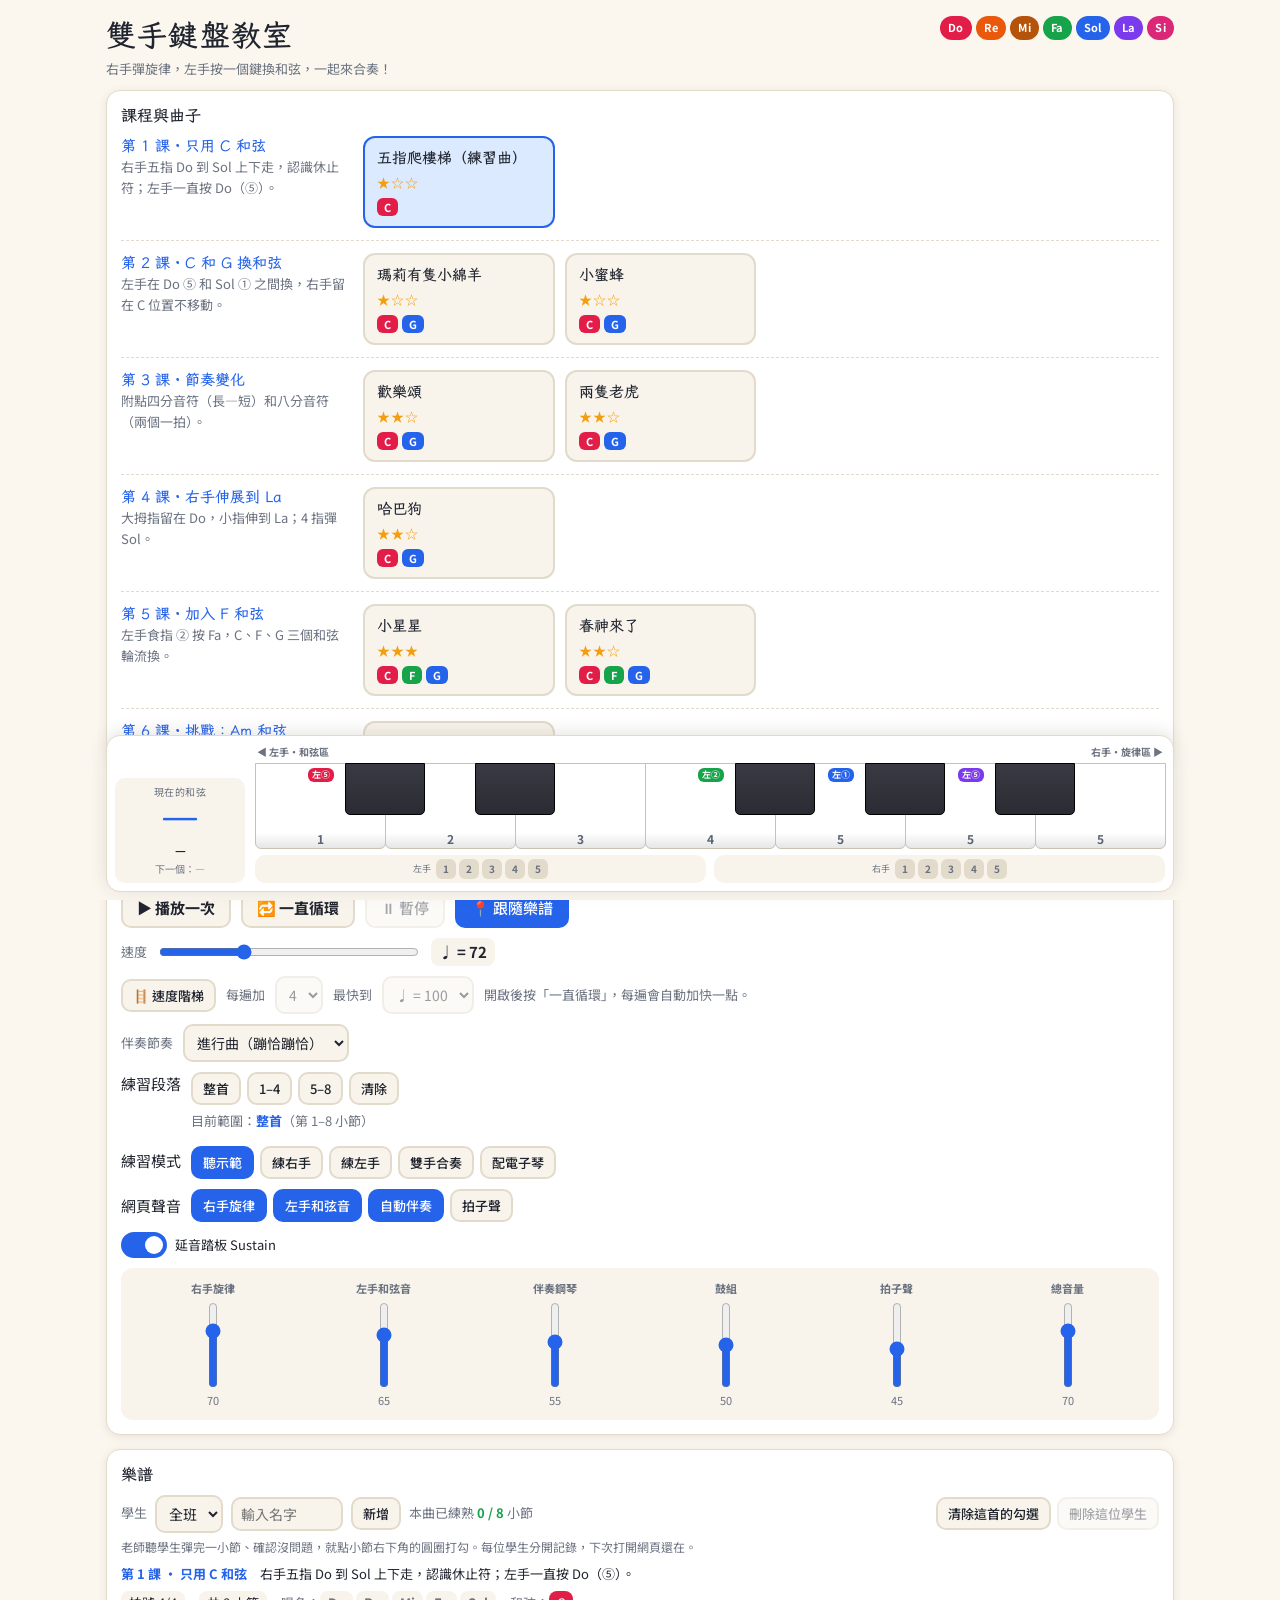
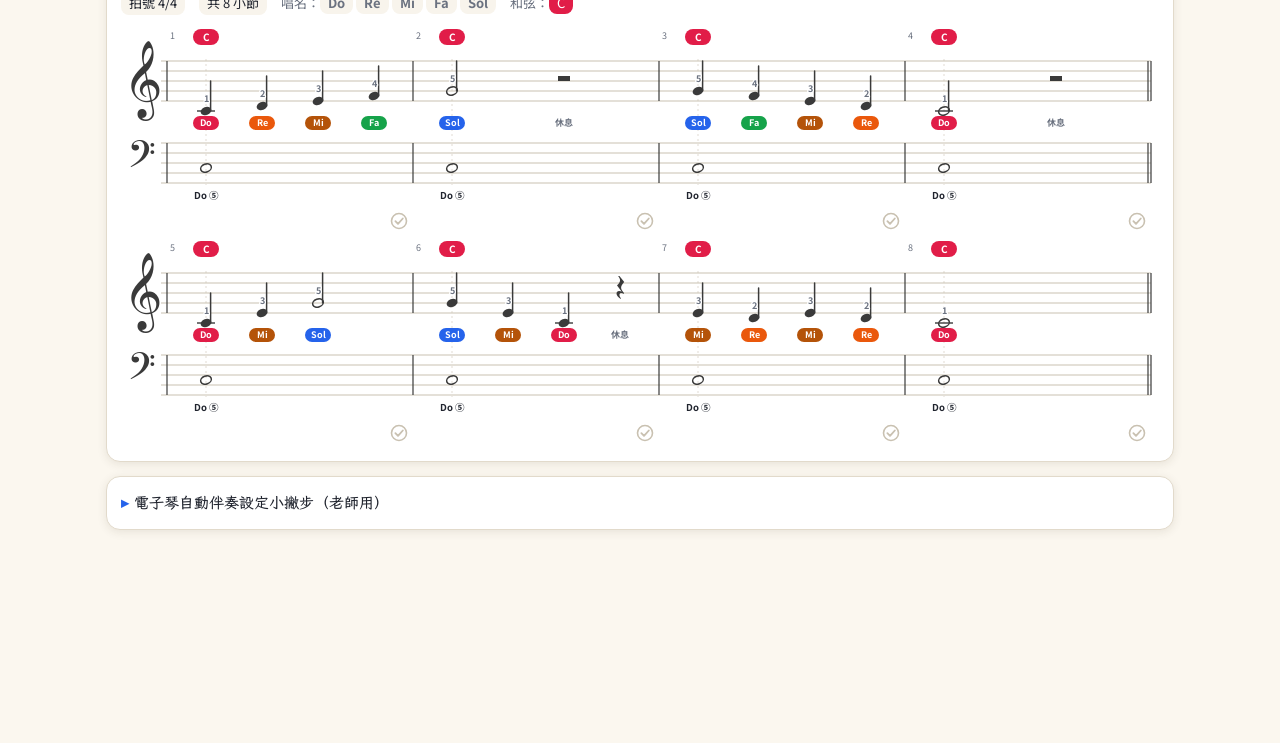
==== commit 19a8b6c3: "Update index.html" ====
--- a/index.html
+++ b/index.html
@@ -575,6 +575,7 @@
         <li>電子琴通常有一個「分割點」，分割點左邊是伴奏區。請學生把手放在分割點左邊。</li>
         <li>左手只需要按三個位置：Do（C）、Fa（F）、Sol（G），手不需要移動，靠手指伸縮即可。</li>
         <li>本頁的左手指法：Do 用第 ⑤ 指、Fa 用第 ② 指、Sol 用第 ① 指。</li>
+        <li>第 6 課的挑戰曲多了 Am（A 小和弦）：左手小指 ⑤ 往下伸到比 Do 低的 La，換和弦時手要稍微移動。電子琴單指和弦要彈出小和弦的方法依機型不同（常見做法是按 La 加左邊一個黑鍵），請對照琴的說明書。</li>
       </ul>
       <h3>四、左手手型</h3>
       <ul>
@@ -622,9 +623,14 @@
 
 const SOLFEGE = {C:"Do", D:"Re", E:"Mi", F:"Fa", G:"Sol", A:"La", B:"Si"};
 const SOL_VAR = {C:"--do", D:"--re", E:"--mi", F:"--fa", G:"--sol", A:"--la", B:"--si"};
-const CHORD_VAR = {C:"--do", F:"--fa", G:"--sol"};
+const CHORD_VAR = {C:"--do", F:"--fa", G:"--sol", A:"--la"};
+/* A 和弦在這個網頁是 A 小調（Am），資料裡寫 "A"，畫面上顯示 Am */
+const CHORD_NAME = {C:"C", F:"F", G:"G", A:"Am"};
+function cname(c){ return CHORD_NAME[c] || c; }
+/* 左手音符畫在低音譜的哪個八度（La 比 Do 低，所以是 A2） */
+const LEFT_OCT = {C:3, F:3, G:3, A:2};
 const DEFAULT_FINGER = {C:1, D:2, E:3, F:4, G:5, A:5, B:5};
-const LEFT_FINGER = {C:5, F:2, G:1};
+const LEFT_FINGER = {C:5, F:2, G:1, A:5};
 const SEMI = {C:0, D:2, E:4, F:5, G:7, A:9, B:11};
 
 /* ============ 課程與曲目 ============
@@ -638,7 +644,8 @@
   { title:"第 2 課 · C 和 G 換和弦", goal:"左手在 Do ⑤ 和 Sol ① 之間換，右手留在 C 位置不移動。", songs:["mary","bee"] },
   { title:"第 3 課 · 節奏變化", goal:"附點四分音符（長—短）和八分音符（兩個一拍）。", songs:["ode","tiger"] },
   { title:"第 4 課 · 右手伸展到 La", goal:"大拇指留在 Do，小指伸到 La；4 指彈 Sol。", songs:["puppy"] },
-  { title:"第 5 課 · 加入 F 和弦", goal:"左手食指 ② 按 Fa，C、F、G 三個和弦輪流換。", songs:["star","spring"] }
+  { title:"第 5 課 · 加入 F 和弦", goal:"左手食指 ② 按 Fa，C、F、G 三個和弦輪流換。", songs:["star","spring"] },
+  { title:"第 6 課 · 挑戰：Am 和弦", goal:"左手加入 Am：小指往下伸到 La（低）；右手有休止符搶拍、跳音，還有一個拇指穿過去的跑句（第 12 小節）。", songs:["rainbow"] }
 ];
 
 const SONGS = [
@@ -742,6 +749,27 @@
     ]
   },
   {
+    id:"rainbow", title:"彩虹小路（挑戰曲）", stars:3, chords:["C","A","F","G"],
+    bars:[
+      {r:"E4 1 E4 0.5 F4 0.5 G4 1 E4 1",                                  l:"C"},
+      {r:"A4 1.5 G4 0.5 E4 1 C4 1",                                       l:"A"},
+      {r:"F4 1 A4 1 A4 0.5 G4 0.5 F4 1",                                  l:"F"},
+      {r:"G4 1 F4 0.5 E4 0.5 D4 2",                                       l:"G"},
+      {r:"E4 1 E4 0.5 F4 0.5 G4 1 A4 1",                                  l:"C"},
+      {r:"A4 1.5 G4 0.5 E4 1 G4 1",                                       l:"A"},
+      {r:"F4 1 A4 1 F4 0.5 G4 0.5 E4 0.5 D4 0.5",                         l:"F"},
+      {r:"G4 1 D4 1 C4 2",                                                l:"G|C"},
+      {r:"E4 0.5 A4 0.5 A4 1 E4 1 C4 1",                                  l:"A"},
+      {r:"F4 0.5 A4 0.5 F4 1 A4 1 F4 1",                                  l:"F"},
+      {r:"R 0.5 G4 0.5 G4 1 E4 0.5 C4 0.5 C4 1",                          l:"C"},
+      {r:"D4/2 0.5 E4/3 0.5 F4/1 0.5 G4/2 0.5 A4/3 0.5 B4/4 0.5 B4/4 1", l:"G"},
+      {r:"E4 1 E4 0.5 F4 0.5 G4 1 E4 1",                                  l:"C"},
+      {r:"A4 1.5 G4 0.5 E4 1 C4 1",                                       l:"A"},
+      {r:"F4 1 A4 1 G4 1 D4 1",                                           l:"F|G"},
+      {r:"C4 4",                                                          l:"C"}
+    ]
+  },
+  {
     id:"spring", title:"春神來了", stars:2, chords:["C","F","G"],
     bars:[
       {r:"G4/4 1 G4/4 1 A4/5 1 G4/4 1", l:"C"},
@@ -791,7 +819,7 @@
     });
     const left = b.l.split("|");
     left.forEach(function(c){
-      if(!/^[CFG]$/.test(c)) SONG_PROBLEMS.push(where + "左手和弦「"+c+"」只能用 C、F、G");
+      if(!/^[CFGA]$/.test(c)) SONG_PROBLEMS.push(where + "左手和弦「"+c+"」只能用 C、F、G、A（A 代表 Am）");
     });
     return { right: p.notes, left: left };
   });
@@ -1098,7 +1126,7 @@
     const lDurEach = 4 / lcount;
     chordList.forEach(function(ch, ci){
       const pc = ch;
-      const y = yBass(pc, 3);
+      const y = yBass(pc, LEFT_OCT[pc] || 3);
       const lx = beatX(ci*lDurEach);
       svgParts.push(drawNote(lx, y, lDurEach, "bass"));
 
@@ -1159,7 +1187,7 @@
   const v = CHORD_VAR[ch] || "--muted";
   const w = 26, h = 16;
   return '<rect x="'+r1(cx-w/2)+'" y="'+r1(cy-h/2)+'" width="'+w+'" height="'+h+'" rx="8" fill="var('+v+')"/>' +
-         '<text class="chord-pill" x="'+r1(cx)+'" y="'+r1(cy+4)+'" text-anchor="middle">'+ch+'</text>';
+         '<text class="chord-pill" x="'+r1(cx)+'" y="'+r1(cy+4)+'" text-anchor="middle">'+cname(ch)+'</text>';
 }
 function circleNum(n){
   return ["⓪","①","②","③","④","⑤","⑥","⑦","⑧","⑨"][n] || String(n);
@@ -1291,7 +1319,7 @@
     .map(function(k){ return '<span class="tag" style="color:var(--'+SOL_VAR[k]+');font-weight:700;">'+SOLFEGE[k]+'</span>'; })
     .join(" ");
   const chs = song.chords.map(function(c){
-    return '<span class="tag" style="color:#fff;background:var('+CHORD_VAR[c]+')">'+c+'</span>';
+    return '<span class="tag" style="color:#fff;background:var('+CHORD_VAR[c]+')">'+cname(c)+'</span>';
   }).join(" ");
 
   const lesson = LESSONS.find(function(L){ return L.songs.indexOf(song.id) >= 0; });
@@ -1405,7 +1433,7 @@
     btn.setAttribute("data-note", name);
     btn.setAttribute("aria-label", SOLFEGE[pc] + " " + name);
 
-    const isLeftChord = (pc === "C" || pc === "F" || pc === "G");
+    const isLeftChord = (pc === "C" || pc === "F" || pc === "G" || pc === "A");
     const leftHtml = isLeftChord
       ? '<span class="wk-left show" style="--c:var('+CHORD_VAR[pc]+')">左'+circleNum(LEFT_FINGER[pc])+'</span>'
       : '<span class="wk-left">.</span>';
@@ -1443,8 +1471,8 @@
   const midi = pitchToMidi(pc, oct) + (sharp ? 1 : 0);
   const t = ac.currentTime + 0.01;
   pianoNote(midi, t, 0.5, audio.melody);
-  if(pc === "C" || pc === "F" || pc === "G"){
-    const chordMidi = {C:[48,52,55], F:[53,57,60], G:[55,59,62]}[pc];
+  if(pc === "C" || pc === "F" || pc === "G" || pc === "A"){
+    const chordMidi = {C:[48,52,55], F:[53,57,60], G:[55,59,62], A:[57,60,64]}[pc];
     chordMidi.forEach(function(mm){ pianoNote(mm, t, 0.5, audio.chord); });
   }
   const el = keyEls.get(name);
@@ -1588,7 +1616,8 @@
   return {
     C:{bass:36, tones:[48,52,55]},
     F:{bass:41, tones:[53,57,60]},
-    G:{bass:43, tones:[55,59,62]}
+    G:{bass:43, tones:[55,59,62]},
+    A:{bass:45, tones:[57,60,64]}
   }[name];
 }
 
@@ -1913,7 +1942,7 @@
 
   const chordNow = chordForBar(barObj.index, now, curRound);
   const ncValue = document.getElementById("ncValue");
-  ncValue.textContent = chordNow;
+  ncValue.textContent = cname(chordNow);
   ncValue.style.color = "var(" + (CHORD_VAR[chordNow] || "--accent") + ")";
   document.getElementById("ncLeft").textContent =
     SOLFEGE[chordNow] + " " + circleNum(LEFT_FINGER[chordNow] || 5);
@@ -1923,7 +1952,7 @@
   let nextChord = "—";
   if(nextBar < song.bars.length) nextChord = song.parsed[nextBar].left[0];
   else if(player.loop) nextChord = song.parsed[currentRange()[0]].left[0];
-  document.getElementById("ncNext").textContent = "下一個：" + nextChord;
+  document.getElementById("ncNext").textContent = "下一個：" + cname(nextChord);
 
   clearHands();
   if(curNote){
@@ -1961,7 +1990,7 @@
 function songCard(s, i){
   const stars = "★".repeat(s.stars) + "☆".repeat(3 - s.stars);
   const chips = s.chords.map(function(c){
-    return '<i class="ch-chip" style="--c:var('+CHORD_VAR[c]+')">'+c+'</i>';
+    return '<i class="ch-chip" style="--c:var('+CHORD_VAR[c]+')">'+cname(c)+'</i>';
   }).join("");
   const done = doneBars(s.id).length, total = s.bars.length;
   const prog = done === 0 ? '' :
@@ -2385,4 +2414,4 @@
 })();
 </script>
 </body>
-</html>+</html>
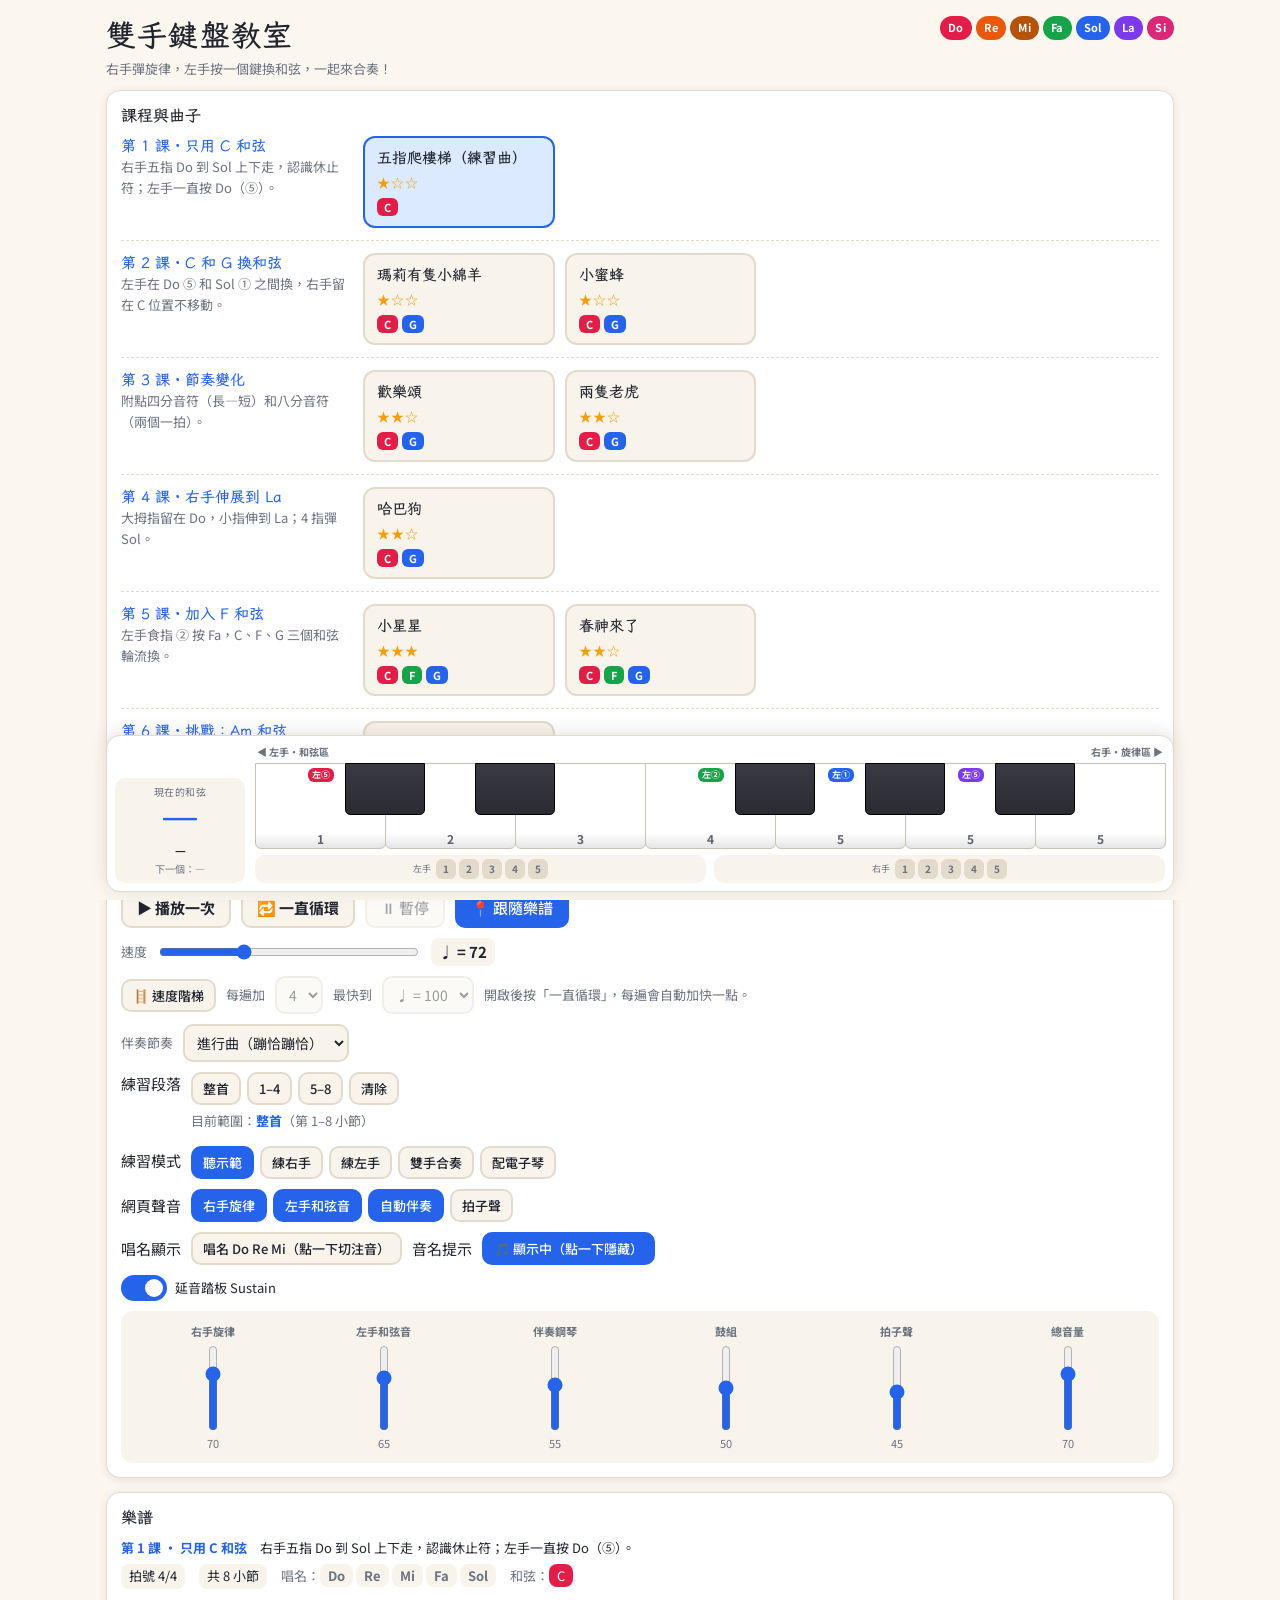
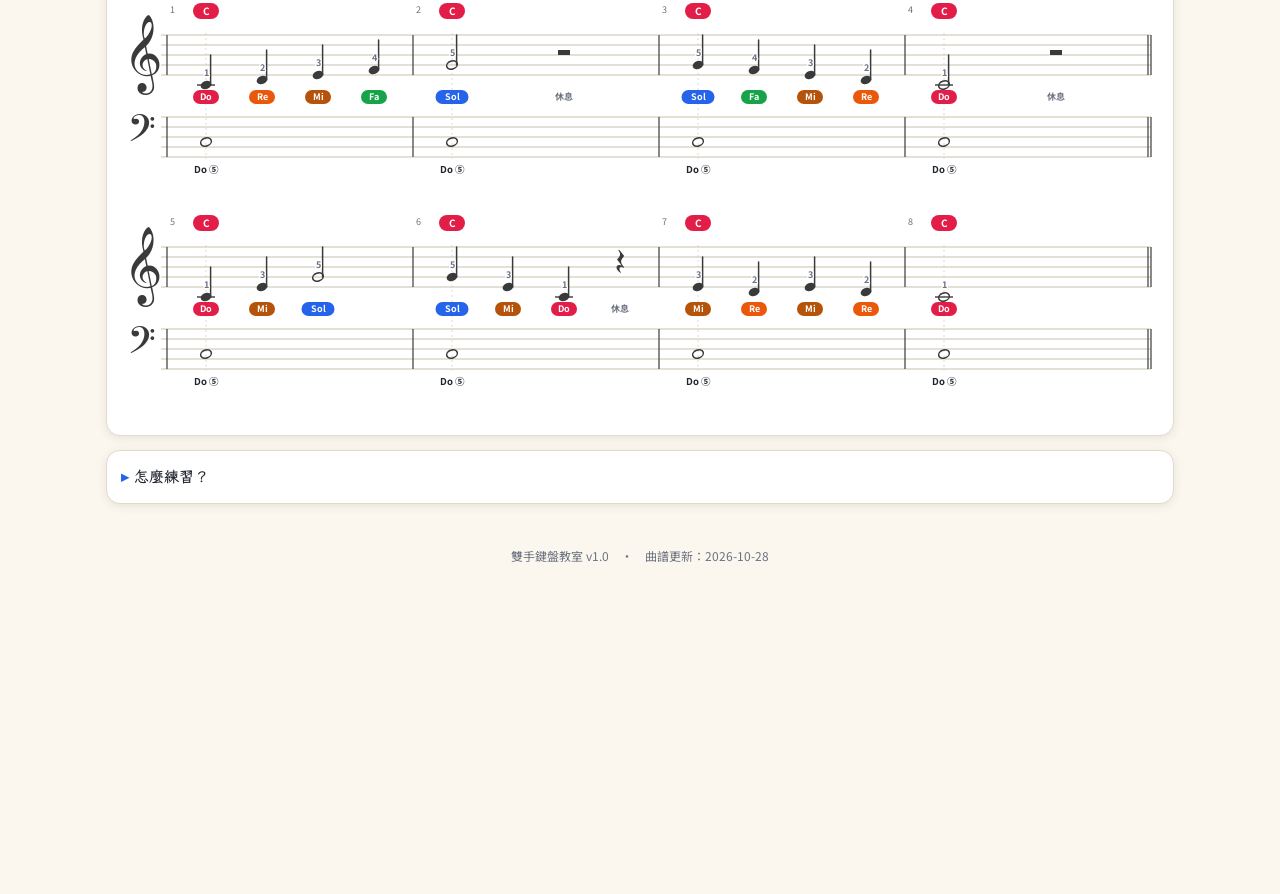
==== commit 1eea8520: "Add files via upload" ====
--- a/index.html
+++ b/index.html
@@ -4,460 +4,13 @@
 <meta charset="utf-8">
 <meta name="viewport" content="width=device-width, initial-scale=1">
 <meta name="color-scheme" content="light dark">
-<title>雙手鍵盤教室</title>
 <link rel="preconnect" href="https://fonts.googleapis.com">
 <link rel="preconnect" href="https://fonts.gstatic.com" crossorigin>
 <link href="https://fonts.googleapis.com/css2?family=LXGW+WenKai+TC:wght@400;700&family=Noto+Sans+TC:wght@400;500;700&family=Noto+Music&display=swap" rel="stylesheet">
-<style>
-/* ============ 主題色 ============ */
-:root{
-  --do:#e11d48; --re:#ea580c; --mi:#b45309; --fa:#16a34a;
-  --sol:#2563eb; --la:#7c3aed; --si:#db2777;
-
-  --bg:#fbf7ef;
-  --bg2:#f2ece0;
-  --panel:#ffffff;
-  --panel2:#f8f4ec;
-  --text:#20242e;
-  --muted:#6b7280;
-  --line:#e2dacb;
-  --staff:#3a3a3a;
-  --staff-soft:#c9c1b1;
-  --accent:#2563eb;
-  --accent-soft:#dbeafe;
-  --glow:#f59e0b;
-  --bar-hl:#eef3ff;
-  --key-white:#ffffff;
-  --key-white-edge:#c9c1b1;
-  --key-black:#2b2b33;
-  --key-press:#fbbf24;
-  --shadow:0 2px 10px rgba(60,50,30,.10);
-  --radius:14px;
-}
-@media (prefers-color-scheme: dark){
-  :root:not([data-theme="light"]){
-    --do:#fb7185; --re:#fb923c; --mi:#fbbf24; --fa:#4ade80;
-    --sol:#60a5fa; --la:#a78bfa; --si:#f472b6;
-    --bg:#14161c; --bg2:#1b1e26; --panel:#1f232c; --panel2:#252a34;
-    --text:#e8e9ee; --muted:#9aa3b2; --line:#343a46;
-    --staff:#d6d9e0; --staff-soft:#4a5260;
-    --accent:#60a5fa; --accent-soft:#1e3a5f; --glow:#fbbf24;
-    --bar-hl:#232c3d; --key-white:#e9ecf2; --key-white-edge:#565f6e;
-    --key-black:#12151b; --key-press:#fbbf24;
-    --shadow:0 2px 12px rgba(0,0,0,.45);
-  }
-}
-:root[data-theme="dark"]{
-  --do:#fb7185; --re:#fb923c; --mi:#fbbf24; --fa:#4ade80;
-  --sol:#60a5fa; --la:#a78bfa; --si:#f472b6;
-  --bg:#14161c; --bg2:#1b1e26; --panel:#1f232c; --panel2:#252a34;
-  --text:#e8e9ee; --muted:#9aa3b2; --line:#343a46;
-  --staff:#d6d9e0; --staff-soft:#4a5260;
-  --accent:#60a5fa; --accent-soft:#1e3a5f; --glow:#fbbf24;
-  --bar-hl:#232c3d; --key-white:#e9ecf2; --key-white-edge:#565f6e;
-  --key-black:#12151b; --key-press:#fbbf24;
-  --shadow:0 2px 12px rgba(0,0,0,.45);
-}
-
-/* ============ 基本 ============ */
-*,*::before,*::after{ box-sizing:border-box; }
-html,body{ max-width:100%; }
-body{
-  margin:0;
-  background:var(--bg);
-  color:var(--text);
-  font-family:"Noto Sans TC","PingFang TC","Microsoft JhengHei",system-ui,sans-serif;
-  font-size:15px;
-  line-height:1.6;
-  overflow-x:hidden;
-  -webkit-text-size-adjust:100%;
-  padding-bottom:8px;
-}
-h1,h2,h3{ font-family:"LXGW WenKai TC","Noto Sans TC",serif; margin:0; line-height:1.3; }
-button{ font-family:inherit; font-size:inherit; color:inherit; }
-:focus-visible{
-  outline:3px solid var(--accent);
-  outline-offset:2px;
-  border-radius:8px;
-}
-
-/* ============ 標題 ============ */
-.app-header{
-  display:flex; align-items:flex-start; justify-content:space-between;
-  gap:12px; flex-wrap:wrap;
-  padding:16px 16px 10px;
-  max-width:1100px; margin:0 auto;
-}
-.app-header h1{ font-size:clamp(22px,5vw,30px); letter-spacing:.04em; }
-.subtitle{ margin:4px 0 0; color:var(--muted); font-size:13px; }
-.solfege-strip{ display:flex; gap:4px; flex-wrap:wrap; }
-.solfege-strip .sf{
-  display:inline-block; padding:3px 8px; border-radius:999px;
-  font-size:11px; font-weight:700; color:#fff;
-  background:var(--c); letter-spacing:.03em;
-  white-space:nowrap;
-}
-
-/* ============ 版面 ============ */
-main{ max-width:1100px; margin:0 auto; padding:0 16px 20px; }
-.card{
-  background:var(--panel);
-  border:1px solid var(--line);
-  border-radius:var(--radius);
-  padding:14px;
-  margin-bottom:14px;
-  box-shadow:var(--shadow);
-}
-.card > h2{ font-size:16px; margin-bottom:10px; }
-
-/* ============ 選曲卡 ============ */
-.song-grid{ display:grid; grid-template-columns:repeat(4,1fr); gap:10px; }
-@media (max-width:640px){ .song-grid{ grid-template-columns:repeat(2,1fr); } }
-.song-card{
-  display:flex; flex-direction:column; gap:6px; align-items:flex-start;
-  background:var(--panel2);
-  border:2px solid var(--line);
-  border-radius:12px;
-  padding:10px 12px;
-  cursor:pointer;
-  text-align:left;
-  transition:border-color .15s, background .15s, transform .12s;
-  min-height:88px;
-}
-.song-card:hover{ transform:translateY(-1px); }
-.song-card[aria-pressed="true"]{
-  border-color:var(--accent);
-  background:var(--accent-soft);
-}
-.sc-title{ font-family:"LXGW WenKai TC",serif; font-weight:700; font-size:15px; }
-.sc-stars{ color:#f59e0b; font-size:13px; letter-spacing:1px; }
-.sc-chords{ display:flex; gap:4px; flex-wrap:wrap; }
-.ch-chip{
-  font-style:normal; font-size:11px; font-weight:700; color:#fff;
-  background:var(--c); border-radius:6px; padding:1px 7px;
-}
-
-/* 課程分組 */
-.lessons{ display:flex; flex-direction:column; gap:12px; }
-.lesson{ display:grid; grid-template-columns:230px minmax(0,1fr); gap:12px; align-items:start;
-  border-top:1px dashed var(--line); padding-top:12px; }
-.lesson:first-child{ border-top:none; padding-top:0; }
-.lesson-head h3{ font-size:15px; color:var(--accent); }
-.lesson-head p{ margin:2px 0 0; font-size:13px; color:var(--muted); }
-.lesson .song-grid{ grid-template-columns:repeat(auto-fill, minmax(170px, 1fr)); }
-@media (max-width:640px){
-  .lesson{ grid-template-columns:1fr; gap:6px; }
-  .lesson .song-grid{ grid-template-columns:repeat(2, minmax(0,1fr)); }
-}
-.sc-prog{ font-size:11px; font-weight:700; color:var(--fa); }
-.sc-prog.full{ color:#fff; background:var(--fa); border-radius:6px; padding:1px 7px; }
-.problems{ border-color:var(--do); color:var(--text); font-size:13px; }
-.problems b{ color:var(--do); }
-.problems ul{ margin:6px 0 0; padding-left:1.2em; }
-
-/* 老師確認 */
-.teacher-row{ display:flex; flex-wrap:wrap; gap:8px; align-items:center; margin-bottom:4px; }
-.teacher-row input[type=text]{
-  font-family:inherit; font-size:14px; color:var(--text); width:8em;
-  background:var(--panel2); border:2px solid var(--line); border-radius:10px; padding:5px 8px;
-}
-.progress-info{ font-size:13px; color:var(--muted); }
-.progress-info b{ color:var(--fa); }
-.teacher-actions{ display:flex; gap:6px; margin-left:auto; flex-wrap:wrap; }
-.btn.warn{ background:var(--do); border-color:var(--do); color:#fff; }
-.teacher-hint{ margin:0 0 8px; font-size:12px; color:var(--muted); }
-.lesson-goal{ flex-basis:100%; color:var(--text); }
-.lesson-goal b{ color:var(--accent); }
-
-/* ============ 控制區 ============ */
-.ctrl-row{ display:flex; flex-wrap:wrap; gap:10px; align-items:center; margin-bottom:10px; }
-.btn{
-  border:2px solid var(--line);
-  background:var(--panel2);
-  border-radius:10px;
-  padding:8px 14px;
-  cursor:pointer;
-  font-weight:500;
-  transition:background .15s, border-color .15s, color .15s;
-  white-space:nowrap;
-}
-.btn:hover{ border-color:var(--accent); }
-.btn[aria-pressed="true"]{
-  background:var(--accent);
-  border-color:var(--accent);
-  color:#fff;
-}
-.btn.primary{ font-weight:700; }
-.btn.small{ padding:5px 10px; font-size:13px; }
-.btn:disabled{ opacity:.4; cursor:not-allowed; }
-
-label.field{ display:flex; align-items:center; gap:8px; font-size:13px; color:var(--muted); }
-input[type=range]{ accent-color:var(--accent); }
-select{
-  font-family:inherit; font-size:14px; color:var(--text);
-  background:var(--panel2); border:2px solid var(--line);
-  border-radius:10px; padding:6px 8px;
-}
-.value-tag{
-  display:inline-block; min-width:56px; text-align:center;
-  font-weight:700; color:var(--text);
-  background:var(--panel2); border-radius:8px; padding:2px 8px;
-  font-variant-numeric:tabular-nums;
-}
-
-.range-row{ display:flex; flex-wrap:wrap; gap:6px; align-items:center; }
-.range-info{ font-size:13px; color:var(--muted); margin-top:6px; }
-.range-info b{ color:var(--accent); }
-
-.mode-row{ display:flex; flex-wrap:wrap; gap:6px; margin-top:4px; }
-
-.ladder-info{ font-size:13px; color:var(--muted); }
-.ladder-info b{ color:var(--accent); }
-select:disabled{ opacity:.45; }
-
-/* 聲部開關 */
-.voice-row{ display:flex; flex-wrap:wrap; gap:6px; }
-
-/* ============ 混音台 ============ */
-.mixer{
-  display:grid; grid-template-columns:repeat(6,1fr); gap:8px;
-  background:var(--panel2); border-radius:12px; padding:10px;
-}
-@media (max-width:640px){ .mixer{ grid-template-columns:repeat(3,1fr); } }
-.mixer .ch{ display:flex; flex-direction:column; align-items:center; gap:4px; }
-.mixer .ch-name{
-  font-size:11px; background:none; border:none; cursor:pointer;
-  padding:2px 6px; border-radius:6px; color:var(--muted);
-  font-weight:700; white-space:nowrap;
-}
-.mixer .ch-name.muted{ color:#fff; background:#ef4444; text-decoration:line-through; }
-.mixer input[type=range]{
-  writing-mode:vertical-lr; direction:rtl;
-  width:24px; height:86px; accent-color:var(--accent);
-  padding:0; margin:0;
-}
-.mixer .ch-val{ font-size:11px; color:var(--muted); font-variant-numeric:tabular-nums; }
-.switch-line{ display:flex; align-items:center; gap:8px; margin-top:10px; font-size:13px; }
-.switch{
-  position:relative; width:46px; height:26px; border-radius:999px;
-  border:2px solid var(--line); background:var(--panel2); cursor:pointer;
-  padding:0; flex:0 0 auto;
-}
-.switch::after{
-  content:""; position:absolute; top:2px; left:2px; width:18px; height:18px;
-  border-radius:50%; background:var(--muted); transition:left .16s, background .16s;
-}
-.switch[aria-pressed="true"]{ background:var(--accent); border-color:var(--accent); }
-.switch[aria-pressed="true"]::after{ left:22px; background:#fff; }
-
-/* ============ 樂譜 ============ */
-.score-meta{
-  display:flex; flex-wrap:wrap; gap:6px 14px; font-size:13px;
-  color:var(--muted); margin-bottom:8px; align-items:center;
-}
-.score-meta .tag{
-  background:var(--panel2); border-radius:8px; padding:2px 8px; color:var(--text);
-}
-.score-wrap{ width:100%; overflow:hidden; }
-.score-svg{ display:block; width:100%; height:auto; touch-action:manipulation; }
-
-/* SVG 內部樣式 */
-.staff-line{ stroke:var(--staff-soft); stroke-width:1; }
-.ledger-line{ stroke:var(--staff); stroke-width:1.4; }
-.barline{ stroke:var(--staff); stroke-width:1.2; }
-.clef{ font-family:"Noto Music","Noto Sans TC",serif; fill:var(--staff); }
-.note-head{ fill:var(--staff); }
-.note-head.open{ fill:none; stroke:var(--staff); stroke-width:1.5; }
-.stem{ stroke:var(--staff); stroke-width:1.5; stroke-linecap:round; }
-.flag{ stroke:var(--staff); stroke-width:1.6; fill:none; stroke-linecap:round; }
-.dot-note{ fill:var(--staff); }
-.fing-text{
-  font-family:"Noto Sans TC",sans-serif; font-size:9px; font-weight:700;
-  fill:var(--muted); paint-order:stroke; stroke:var(--panel); stroke-width:2.5px;
-  stroke-linejoin:round;
-}
-.bar-num{ font-family:"Noto Sans TC",sans-serif; font-size:9px; fill:var(--muted); }
-.solfege-pill{
-  font-family:"Noto Sans TC",sans-serif; font-size:9px; font-weight:700;
-  fill:#fff;
-}
-.chord-pill{ font-family:"Noto Sans TC",sans-serif; font-size:10px; font-weight:700; fill:#fff; }
-.left-label{
-  font-family:"Noto Sans TC",sans-serif; font-size:9.5px; font-weight:700;
-  fill:var(--text);
-}
-.bar-hit{ fill:transparent; cursor:pointer; }
-.beat-guide{ stroke:var(--staff-soft); stroke-width:1; stroke-dasharray:2 3; opacity:.55; pointer-events:none; }
-.bar-done{ fill:var(--fa); opacity:0; pointer-events:none; }
-.bar-done.on{ opacity:.10; }
-.bar-check{ cursor:pointer; }
-.bar-check .ck-hit{ fill:transparent; }
-.bar-check .ck-ring{ fill:var(--panel); stroke:var(--staff-soft); stroke-width:1.6; }
-.bar-check .ck-mark{ fill:none; stroke:var(--staff-soft); stroke-width:1.8; stroke-linecap:round; stroke-linejoin:round; }
-.bar-check:hover .ck-ring{ stroke:var(--fa); }
-.bar-check.on .ck-ring{ fill:var(--fa); stroke:var(--fa); }
-.bar-check.on .ck-mark{ stroke:#fff; }
-.bar-check:focus-visible{ outline:none; }
-.bar-check:focus-visible .ck-ring{ stroke:var(--accent); stroke-width:3; }
-.rest-block{ fill:var(--staff); }
-.rest-glyph{ font-family:"Noto Music","Segoe UI Symbol",serif; fill:var(--staff); }
-.rest-label{ font-family:"Noto Sans TC",sans-serif; font-size:9px; font-weight:700; fill:var(--muted); }
-.bar-hit:hover{ fill:rgba(37,99,235,.06); }
-.bar-hl{ fill:var(--bar-hl); opacity:0; pointer-events:none; transition:opacity .12s; }
-.bar-hl.on{ opacity:1; }
-.sel-rect{
-  fill:none; stroke:var(--accent); stroke-width:2;
-  stroke-dasharray:6 4; pointer-events:none;
-}
-.note-group{ transition:filter .1s; }
-.note-group.is-on{ filter:drop-shadow(0 0 6px var(--glow)) drop-shadow(0 0 2px var(--glow)); }
-.note-group.is-on .note-head,
-.note-group.is-on .note-head.open{ fill:var(--glow); stroke:var(--glow); }
-.note-group.is-on .stem,
-.note-group.is-on .flag{ stroke:var(--glow); }
-
-/* ============ 鍵盤 ============ */
-.sticky-footer{
-  position:sticky; bottom:0; z-index:50;
-  background:linear-gradient(to top, var(--bg) 72%, transparent);
-  padding:6px 16px 8px;
-  max-width:1100px; margin:0 auto;
-}
-.kb-shell{
-  display:flex; gap:10px; align-items:flex-end;
-  background:var(--panel);
-  border:1px solid var(--line);
-  border-radius:14px;
-  padding:8px;
-  box-shadow:0 -2px 18px rgba(40,30,10,.12);
-}
-@media (max-width:520px){
-  .sticky-footer{ padding:6px 16px 6px; }
-  .kb-shell{ gap:6px; padding:6px; }
-}
-.now-chord{
-  flex:0 0 130px;
-  background:var(--panel2);
-  border-radius:10px;
-  padding:6px 8px;
-  text-align:center;
-  min-height:96px;
-  display:flex; flex-direction:column; justify-content:center; gap:2px;
-}
-@media (max-width:520px){ .now-chord{ flex:0 0 104px; padding:5px 6px; } }
-.nc-label{ font-size:10px; color:var(--muted); letter-spacing:.06em; }
-.nc-value{
-  font-family:"LXGW WenKai TC",serif; font-weight:700;
-  font-size:clamp(24px,7vw,34px); line-height:1.05;
-  color:var(--accent);
-}
-.nc-left{ font-size:12px; font-weight:700; color:var(--text); }
-.nc-next{ font-size:10px; color:var(--muted); }
-
-.kb-main{ flex:1 1 auto; min-width:0; }
-.zone-row{ display:flex; font-size:10px; color:var(--muted); font-weight:700; padding:0 2px 3px; }
-.zone-row span:first-child{ flex:0 0 43%; }
-.zone-row span:last-child{ flex:1 1 auto; text-align:right; }
-
-.keys{ position:relative; display:flex; width:100%; height:86px; }
-@media (max-width:520px){ .keys{ height:66px; } }
-.wkey{
-  flex:1 1 0; min-width:0;
-  position:relative;
-  background:linear-gradient(to bottom, var(--key-white), var(--key-white) 82%, #e6e6e6);
-  border:1px solid var(--key-white-edge);
-  border-radius:0 0 6px 6px;
-  margin-right:-1px;
-  display:flex; flex-direction:column; justify-content:space-between; align-items:center;
-  padding:4px 0 3px;
-  cursor:pointer;
-  transition:background .08s, transform .08s;
-  user-select:none;
-  -webkit-tap-highlight-color:transparent;
-}
-:root[data-theme="dark"] .wkey{
-  background:linear-gradient(to bottom, #eef1f6, #dfe3ea 82%, #c9cdd5);
-}
-.wkey:last-child{ margin-right:0; }
-.wkey.pressed{
-  background:linear-gradient(to bottom, var(--key-press), #f59e0b);
-}
-.wkey.hint{ box-shadow:0 0 0 3px var(--glow) inset; }
-.bkey{
-  position:absolute; top:0; height:60%;
-  background:linear-gradient(to bottom, #3a3a44, var(--key-black));
-  border-radius:0 0 5px 5px;
-  border:1px solid #000;
-  cursor:pointer;
-  z-index:2;
-  transition:background .08s;
-  -webkit-tap-highlight-color:transparent;
-}
-.bkey.pressed{ background:linear-gradient(to bottom, #f59e0b, #b45309); }
-.bkey.hint{ box-shadow:0 0 0 3px var(--glow) inset; }
-
-.wk-left{
-  font-size:9px; font-weight:700; color:#fff; border-radius:6px;
-  padding:0 4px; line-height:14px; background:var(--c,var(--muted));
-  opacity:0; pointer-events:none;
-}
-.wk-left.show{ opacity:1; }
-.wk-finger{
-  font-size:12px; font-weight:700; color:#5b6472; line-height:1;
-}
-@media (max-width:520px){
-  .wk-finger{ font-size:10px; }
-  .wk-left{ font-size:8px; line-height:12px; padding:0 3px; }
-}
-
-/* 手指示意 */
-.hands{ display:flex; gap:8px; margin-top:6px; }
-.hand{
-  flex:1 1 0;
-  display:flex; justify-content:center; gap:3px;
-  background:var(--panel2);
-  border-radius:10px; padding:4px 6px;
-  min-width:0;
-}
-.hand .hlabel{
-  font-size:9px; color:var(--muted); writing-mode:horizontal-tb;
-  align-self:center; margin-right:2px; white-space:nowrap;
-}
-.finger{
-  width:20px; height:20px; border-radius:6px;
-  background:var(--line); color:var(--muted);
-  font-size:10px; font-weight:700;
-  display:flex; align-items:center; justify-content:center;
-  transition:transform .1s, background .1s, color .1s;
-  flex:0 0 auto;
-}
-@media (max-width:520px){ .finger{ width:16px; height:16px; font-size:9px; border-radius:5px; } }
-.finger.up{
-  background:var(--glow); color:#3a2500;
-  transform:translateY(-5px);
-}
-
-/* ============ 摺疊區 ============ */
-details.card > summary{
-  cursor:pointer; font-family:"LXGW WenKai TC",serif; font-weight:700;
-  font-size:15px; list-style:none;
-}
-details.card > summary::-webkit-details-marker{ display:none; }
-details.card > summary::before{ content:"▸ "; color:var(--accent); }
-details.card[open] > summary::before{ content:"▾ "; }
-.tips-body{ margin-top:10px; font-size:14px; }
-.tips-body h3{ font-size:14px; margin:12px 0 4px; color:var(--accent); }
-.tips-body ul{ margin:4px 0; padding-left:1.2em; }
-.tips-body li{ margin:3px 0; }
-
-/* ============ 減少動態 ============ */
-@media (prefers-reduced-motion: reduce){
-  *{ transition-duration:.001ms !important; animation-duration:.001ms !important; }
-  html{ scroll-behavior:auto !important; }
-}
-</style>
+<title>雙手鍵盤教室</title>
+<link rel="stylesheet" href="style.css">
 </head>
-<body>
+<body data-role="student">
 
 <header class="app-header">
   <div class="title-wrap">
@@ -470,13 +23,11 @@
 <main>
   <div class="card problems" id="songProblems" role="alert" hidden></div>
 
-  <!-- 選曲 -->
   <section class="card" aria-labelledby="songsTitle">
     <h2 id="songsTitle">課程與曲子</h2>
     <div class="lessons" id="songGrid"></div>
   </section>
 
-  <!-- 播放控制 -->
   <section class="card" aria-labelledby="ctrlTitle">
     <h2 id="ctrlTitle">播放控制</h2>
 
@@ -529,6 +80,13 @@
       <div class="voice-row" id="voiceRow"></div>
     </div>
 
+    <div class="ctrl-row">
+      <span class="field" style="flex:0 0 auto;">唱名顯示</span>
+      <button class="btn small" id="btnSolfege" aria-pressed="false"></button>
+      <span class="field" style="flex:0 0 auto;">音名提示</span>
+      <button class="btn small" id="btnPill" aria-pressed="true"></button>
+    </div>
+
     <div class="switch-line">
       <button class="switch" id="sustainSw" aria-pressed="true" aria-label="延音踏板"></button>
       <span>延音踏板 Sustain</span>
@@ -537,65 +95,37 @@
     <div class="mixer" id="mixer" style="margin-top:10px;"></div>
   </section>
 
-  <!-- 樂譜 -->
   <section class="card" aria-labelledby="scoreTitle">
     <h2 id="scoreTitle">樂譜</h2>
-    <div class="teacher-row">
-      <label class="field" for="studentSel">學生</label>
-      <select id="studentSel"></select>
-      <input id="newStudent" type="text" maxlength="20" placeholder="輸入名字" aria-label="新增學生名字">
-      <button class="btn small" id="btnAddStudent">新增</button>
-      <span class="progress-info" id="progressInfo"></span>
-      <span class="teacher-actions">
-        <button class="btn small" id="btnClearDone">清除這首的勾選</button>
-        <button class="btn small" id="btnDelStudent">刪除這位學生</button>
-      </span>
-    </div>
-    <p class="teacher-hint">老師聽學生彈完一小節、確認沒問題，就點小節右下角的圓圈打勾。每位學生分開記錄，下次打開網頁還在。</p>
     <div class="score-meta" id="scoreMeta"></div>
     <div class="score-wrap" id="scoreWrap"></div>
   </section>
 
-  <!-- 老師用摺疊區 -->
+
   <details class="card">
-    <summary>電子琴自動伴奏設定小撇步（老師用）</summary>
+    <summary>怎麼練習？</summary>
     <div class="tips-body">
-      <h3>一、開啟「單指和弦」模式</h3>
+      <h3>一步一步來</h3>
       <ul>
-        <li>在電子琴上找到「自動伴奏」或「和弦模式」的按鈕，切換到「單指和弦」。這樣左手只要按一個鍵，就能彈出整個和弦。</li>
-        <li>如果電子琴只有「多指和弦」，也可以請學生按三個音，本頁的左手練習仍可先按一個鍵建立概念。</li>
+        <li><b>聽示範</b>：先聽整首，看樂譜上的音符跟著亮。</li>
+        <li><b>練右手</b>：跟著旋律唱唱名，再用右手彈。</li>
+        <li><b>練左手</b>：只聽和弦，記住什麼時候換和弦。</li>
+        <li><b>雙手合奏</b>：兩手一起，速度先放慢。</li>
+        <li><b>配電子琴</b>：網頁只留節拍聲，在電子琴上自己彈。</li>
       </ul>
-      <h3>二、把速度設成跟本頁一樣</h3>
+      <h3>小提醒</h3>
       <ul>
-        <li>先在本頁把速度調到學生覺得舒服的數字，再按電子琴上的「速度」鍵把數字調成一樣，兩邊就會同步。</li>
-        <li>建議從 ♩ = 60～72 開始，熟練後再慢慢加快。</li>
-      </ul>
-      <h3>三、左手在分割點左邊按 Do、Fa、Sol</h3>
-      <ul>
-        <li>電子琴通常有一個「分割點」，分割點左邊是伴奏區。請學生把手放在分割點左邊。</li>
-        <li>左手只需要按三個位置：Do（C）、Fa（F）、Sol（G），手不需要移動，靠手指伸縮即可。</li>
-        <li>本頁的左手指法：Do 用第 ⑤ 指、Fa 用第 ② 指、Sol 用第 ① 指。</li>
-        <li>第 6 課的挑戰曲多了 Am（A 小和弦）：左手小指 ⑤ 往下伸到比 Do 低的 La，換和弦時手要稍微移動。電子琴單指和弦要彈出小和弦的方法依機型不同（常見做法是按 La 加左邊一個黑鍵），請對照琴的說明書。</li>
-      </ul>
-      <h3>四、左手手型</h3>
-      <ul>
-        <li>手掌輕輕拱起，像握著一顆網球，手腕放鬆不要壓低。</li>
-        <li>按鍵時指尖出力，手指不要伸直拍打鍵盤。</li>
-        <li>換和弦時只要手指動，手腕幾乎不動，這樣速度才能穩定。</li>
-      </ul>
-      <h3>五、課堂流程建議</h3>
-      <ul>
-        <li>先用「聽示範」讓學生熟悉旋律與和弦的搭配。</li>
-        <li>再用「練右手」只聽旋律加節拍，讓學生跟著唱唱名。</li>
-        <li>接著「練左手」只聽和弦，感受換和弦的時機。</li>
-        <li>最後「配電子琴」關掉網頁聲音，學生在電子琴上實際雙手合奏，網頁只留節拍聲。</li>
+        <li>點樂譜上的小節，可以只練那一段；按「一直循環」就會重複播放。</li>
+        <li>彈不順就把速度調慢，順了再用「速度階梯」慢慢加快。</li>
+        <li>平板或手機如果沒有聲音，先點一下畫面上的按鈕，再確認不是靜音模式。</li>
       </ul>
     </div>
   </details>
 
 </main>
+<p class="app-version" id="appVersion"></p>
 
-<!-- 固定鍵盤 -->
+
 <footer class="sticky-footer" id="stickyFooter">
   <div class="kb-shell">
     <div class="now-chord" id="nowChord">
@@ -615,1803 +145,7 @@
   </div>
 </footer>
 
-<script>
-(function(){
-"use strict";
-
-const NS = "http://www.w3.org/2000/svg";
-
-const SOLFEGE = {C:"Do", D:"Re", E:"Mi", F:"Fa", G:"Sol", A:"La", B:"Si"};
-const SOL_VAR = {C:"--do", D:"--re", E:"--mi", F:"--fa", G:"--sol", A:"--la", B:"--si"};
-const CHORD_VAR = {C:"--do", F:"--fa", G:"--sol", A:"--la"};
-/* A 和弦在這個網頁是 A 小調（Am），資料裡寫 "A"，畫面上顯示 Am */
-const CHORD_NAME = {C:"C", F:"F", G:"G", A:"Am"};
-function cname(c){ return CHORD_NAME[c] || c; }
-/* 左手音符畫在低音譜的哪個八度（La 比 Do 低，所以是 A2） */
-const LEFT_OCT = {C:3, F:3, G:3, A:2};
-const DEFAULT_FINGER = {C:1, D:2, E:3, F:4, G:5, A:5, B:5};
-const LEFT_FINGER = {C:5, F:2, G:1, A:5};
-const SEMI = {C:0, D:2, E:4, F:5, G:7, A:9, B:11};
-
-/* ============ 課程與曲目 ============
-   每小節寫成「音高 拍值」：C4 1 = 四分音符 Do。
-   拍值：1 四分、0.5 八分、2 二分、1.5 附點四分、3 附點二分、4 全音符。
-   休止符寫 R，例如 R 1 = 四分休止符。
-   指定指法：在音高後面加 /數字，例如 G4/4 = Sol 用 4 指。
-   左手和弦：一小節一個寫 "C"，兩個寫 "F|C"。 */
-const LESSONS = [
-  { title:"第 1 課 · 只用 C 和弦", goal:"右手五指 Do 到 Sol 上下走，認識休止符；左手一直按 Do（⑤）。", songs:["warmup"] },
-  { title:"第 2 課 · C 和 G 換和弦", goal:"左手在 Do ⑤ 和 Sol ① 之間換，右手留在 C 位置不移動。", songs:["mary","bee"] },
-  { title:"第 3 課 · 節奏變化", goal:"附點四分音符（長—短）和八分音符（兩個一拍）。", songs:["ode","tiger"] },
-  { title:"第 4 課 · 右手伸展到 La", goal:"大拇指留在 Do，小指伸到 La；4 指彈 Sol。", songs:["puppy"] },
-  { title:"第 5 課 · 加入 F 和弦", goal:"左手食指 ② 按 Fa，C、F、G 三個和弦輪流換。", songs:["star","spring"] },
-  { title:"第 6 課 · 挑戰：Am 和弦", goal:"左手加入 Am：小指往下伸到 La（低）；右手有休止符搶拍、跳音，還有一個拇指穿過去的跑句（第 12 小節）。", songs:["rainbow"] }
-];
-
-const SONGS = [
-  {
-    id:"warmup", title:"五指爬樓梯（練習曲）", stars:1, chords:["C"],
-    bars:[
-      {r:"C4 1 D4 1 E4 1 F4 1", l:"C"},
-      {r:"G4 2 R 2",            l:"C"},
-      {r:"G4 1 F4 1 E4 1 D4 1", l:"C"},
-      {r:"C4 2 R 2",            l:"C"},
-      {r:"C4 1 E4 1 G4 2",      l:"C"},
-      {r:"G4 1 E4 1 C4 1 R 1",  l:"C"},
-      {r:"E4 1 D4 1 E4 1 D4 1", l:"C"},
-      {r:"C4 4",                l:"C"}
-    ]
-  },
-  {
-    id:"mary", title:"瑪莉有隻小綿羊", stars:1, chords:["C","G"],
-    bars:[
-      {r:"E4 1 D4 1 C4 1 D4 1", l:"C"},
-      {r:"E4 1 E4 1 E4 2",      l:"C"},
-      {r:"D4 1 D4 1 D4 2",      l:"G"},
-      {r:"E4 1 G4 1 G4 2",      l:"C"},
-      {r:"E4 1 D4 1 C4 1 D4 1", l:"C"},
-      {r:"E4 1 E4 1 E4 1 E4 1", l:"C"},
-      {r:"D4 1 D4 1 E4 1 D4 1", l:"G"},
-      {r:"C4 4",                l:"C"}
-    ]
-  },
-  {
-    id:"bee", title:"小蜜蜂", stars:1, chords:["C","G"],
-    bars:[
-      {r:"G4 1 E4 1 E4 2",      l:"C"},
-      {r:"F4 1 D4 1 D4 2",      l:"G"},
-      {r:"C4 1 D4 1 E4 1 F4 1", l:"C"},
-      {r:"G4 1 G4 1 G4 2",      l:"C"},
-      {r:"G4 1 E4 1 E4 2",      l:"C"},
-      {r:"F4 1 D4 1 D4 2",      l:"G"},
-      {r:"C4 1 E4 1 G4 1 G4 1", l:"C"},
-      {r:"C4 4",                l:"C"}
-    ]
-  },
-  {
-    id:"ode", title:"歡樂頌", stars:2, chords:["C","G"],
-    bars:[
-      {r:"E4 1 E4 1 F4 1 G4 1", l:"C"},
-      {r:"G4 1 F4 1 E4 1 D4 1", l:"G"},
-      {r:"C4 1 C4 1 D4 1 E4 1", l:"C"},
-      {r:"E4 1.5 D4 0.5 D4 2",  l:"G"},
-      {r:"E4 1 E4 1 F4 1 G4 1", l:"C"},
-      {r:"G4 1 F4 1 E4 1 D4 1", l:"G"},
-      {r:"C4 1 C4 1 D4 1 E4 1", l:"C"},
-      {r:"D4 1.5 C4 0.5 C4 2",  l:"C"}
-    ]
-  },
-  {
-    id:"tiger", title:"兩隻老虎", stars:2, chords:["C","G"],
-    bars:[
-      {r:"C4 1 D4 1 E4 1 C4 1", l:"C"},
-      {r:"C4 1 D4 1 E4 1 C4 1", l:"C"},
-      {r:"E4 1 F4 1 G4 2",      l:"C"},
-      {r:"E4 1 F4 1 G4 2",      l:"C"},
-      {r:"G4/4 0.5 A4/5 0.5 G4/4 0.5 F4/3 0.5 E4/2 1 C4/1 1", l:"C"},
-      {r:"G4/4 0.5 A4/5 0.5 G4/4 0.5 F4/3 0.5 E4/2 1 C4/1 1", l:"C"},
-      {r:"D4 1 G4 1 C4 2",      l:"G"},
-      {r:"D4 1 G4 1 C4 2",      l:"C"}
-    ]
-  },
-  {
-    id:"puppy", title:"哈巴狗", stars:2, chords:["C","G"],
-    bars:[
-      {r:"C4/1 1 C4/1 1 G4/4 1 G4/4 1", l:"C"},
-      {r:"A4/5 1 A4/5 1 G4/4 2",        l:"C"},
-      {r:"F4 1 F4 1 E4 1 E4 1",         l:"C"},
-      {r:"D4 1 D4 1 C4 2",              l:"G"},
-      {r:"G4 1 G4 1 F4 1 F4 1",         l:"C"},
-      {r:"E4 1 E4 1 D4 2",              l:"C"},
-      {r:"G4 1 G4 1 F4 1 F4 1",         l:"C"},
-      {r:"E4 1 E4 1 D4 2",              l:"G"},
-      {r:"C4/1 1 C4/1 1 G4/4 1 G4/4 1", l:"C"},
-      {r:"A4/5 1 A4/5 1 G4/4 2",        l:"C"},
-      {r:"F4 1 F4 1 E4 1 E4 1",         l:"C"},
-      {r:"D4 1 D4 1 C4 2",              l:"C"}
-    ]
-  },
-  {
-    id:"star", title:"小星星", stars:3, chords:["C","F","G"],
-    bars:[
-      {r:"C4/1 1 C4/1 1 G4/4 1 G4/4 1", l:"C"},
-      {r:"A4/5 1 A4/5 1 G4/4 2",        l:"F"},
-      {r:"F4 1 F4 1 E4 1 E4 1",         l:"C"},
-      {r:"D4 1 D4 1 C4 2",              l:"C"},
-      {r:"G4 1 G4 1 F4 1 F4 1",         l:"C"},
-      {r:"E4 1 E4 1 D4 2",              l:"C"},
-      {r:"G4 1 G4 1 F4 1 F4 1",         l:"C"},
-      {r:"E4 1 E4 1 D4 2",              l:"G"},
-      {r:"C4/1 1 C4/1 1 G4/4 1 G4/4 1", l:"C"},
-      {r:"A4/5 1 A4/5 1 G4/4 2",        l:"F"},
-      {r:"F4 1 F4 1 E4 1 E4 1",         l:"C"},
-      {r:"D4 1 D4 1 C4 2",              l:"C"}
-    ]
-  },
-  {
-    id:"rainbow", title:"彩虹小路（挑戰曲）", stars:3, chords:["C","A","F","G"],
-    bars:[
-      {r:"E4 1 E4 0.5 F4 0.5 G4 1 E4 1",                                  l:"C"},
-      {r:"A4 1.5 G4 0.5 E4 1 C4 1",                                       l:"A"},
-      {r:"F4 1 A4 1 A4 0.5 G4 0.5 F4 1",                                  l:"F"},
-      {r:"G4 1 F4 0.5 E4 0.5 D4 2",                                       l:"G"},
-      {r:"E4 1 E4 0.5 F4 0.5 G4 1 A4 1",                                  l:"C"},
-      {r:"A4 1.5 G4 0.5 E4 1 G4 1",                                       l:"A"},
-      {r:"F4 1 A4 1 F4 0.5 G4 0.5 E4 0.5 D4 0.5",                         l:"F"},
-      {r:"G4 1 D4 1 C4 2",                                                l:"G|C"},
-      {r:"E4 0.5 A4 0.5 A4 1 E4 1 C4 1",                                  l:"A"},
-      {r:"F4 0.5 A4 0.5 F4 1 A4 1 F4 1",                                  l:"F"},
-      {r:"R 0.5 G4 0.5 G4 1 E4 0.5 C4 0.5 C4 1",                          l:"C"},
-      {r:"D4/2 0.5 E4/3 0.5 F4/1 0.5 G4/2 0.5 A4/3 0.5 B4/4 0.5 B4/4 1", l:"G"},
-      {r:"E4 1 E4 0.5 F4 0.5 G4 1 E4 1",                                  l:"C"},
-      {r:"A4 1.5 G4 0.5 E4 1 C4 1",                                       l:"A"},
-      {r:"F4 1 A4 1 G4 1 D4 1",                                           l:"F|G"},
-      {r:"C4 4",                                                          l:"C"}
-    ]
-  },
-  {
-    id:"spring", title:"春神來了", stars:2, chords:["C","F","G"],
-    bars:[
-      {r:"G4/4 1 G4/4 1 A4/5 1 G4/4 1", l:"C"},
-      {r:"E4 1 E4 1 D4 2",              l:"C"},
-      {r:"G4/4 1 G4/4 1 A4/5 1 G4/4 1", l:"C"},
-      {r:"E4 1 E4 1 D4 2",              l:"G"},
-      {r:"G4/4 1 G4/4 1 A4/5 1 G4/4 1", l:"C"},
-      {r:"E4 1 E4 1 D4 2",              l:"F"},
-      {r:"G4 1 E4 1 D4 1 E4 1",         l:"C"},
-      {r:"C4 4",                        l:"C"}
-    ]
-  }
-];
-
-/* 解析一小節；不認得的寫法放進 bad，給載入檢查用 */
-function parseBar(str){
-  const toks = str.trim().split(/\s+/);
-  const out = [], bad = [];
-  if(toks.length % 2) bad.push("「"+str+"」的音和拍值數量對不起來");
-  for(let i=0;i+1<toks.length;i+=2){
-    const raw = toks[i];
-    const dur = parseFloat(toks[i+1]);
-    if(!(dur > 0)){ bad.push("拍值「"+toks[i+1]+"」看不懂"); continue; }
-    if(/^R$/i.test(raw)){ out.push({rest:true, dur:dur}); continue; }
-    const parts = raw.split("/");
-    const m = /^([A-G])(#?)(\d)$/.exec(parts[0]);
-    if(!m){ bad.push("音高「"+raw+"」看不懂"); continue; }
-    out.push({
-      pc:m[1], acc:m[2]==="#", oct:parseInt(m[3],10),
-      dur: dur,
-      finger: parts[1] ? parseInt(parts[1],10) : null
-    });
-  }
-  return {notes:out, bad:bad};
-}
-const SONG_PROBLEMS = [];
-SONGS.forEach(function(s){
-  s.parsed = s.bars.map(function(b, bi){
-    const p = parseBar(b.r);
-    const where = "《"+s.title+"》第 "+(bi+1)+" 小節：";
-    p.bad.forEach(function(msg){ SONG_PROBLEMS.push(where + msg); });
-    const sum = p.notes.reduce(function(a,n){ return a + n.dur; }, 0);
-    if(Math.abs(sum - 4) > 1e-6) SONG_PROBLEMS.push(where + "右手共 "+sum+" 拍，應該是 4 拍");
-    p.notes.forEach(function(n){
-      if(n.rest) return;
-      if(n.oct !== 4 || n.acc) SONG_PROBLEMS.push(where + n.pc+(n.acc?"#":"")+n.oct+" 超出鍵盤範圍（Do4–Si4 白鍵）");
-    });
-    const left = b.l.split("|");
-    left.forEach(function(c){
-      if(!/^[CFGA]$/.test(c)) SONG_PROBLEMS.push(where + "左手和弦「"+c+"」只能用 C、F、G、A（A 代表 Am）");
-    });
-    return { right: p.notes, left: left };
-  });
-});
-
-const LS_KEY = "shuangshou-keyboard-v1";
-
-const state = {
-  song: 0,
-  bpm: 72,
-  rhythm: "march",
-  mode: "listen",
-  follow: true,
-  voices: { right:true, left:true, accomp:true, click:false },
-  mix: { melody:70, chord:65, accomp:55, drums:50, click:45, master:70 },
-  muted:{ melody:false, chord:false, accomp:false, drums:false, click:false, master:false },
-  sustain: true,
-  selA: null,
-  selB: null,
-  ladder: { on:false, step:4, max:100 }
-};
-
-/* ============ 老師確認：每位學生、每首曲子已練熟的小節 ============ */
-const PROG_KEY = "shuangshou-progress-v1";
-const progress = { students:["全班"], cur:"全班", done:{} };
-function loadProgress(){
-  try{
-    const o = JSON.parse(localStorage.getItem(PROG_KEY) || "null");
-    if(!o) return;
-    if(Array.isArray(o.students) && o.students.length) progress.students = o.students.filter(function(s){ return typeof s === "string" && s; });
-    if(!progress.students.length) progress.students = ["全班"];
-    if(typeof o.cur === "string" && progress.students.indexOf(o.cur) >= 0) progress.cur = o.cur;
-    else progress.cur = progress.students[0];
-    if(o.done && typeof o.done === "object") progress.done = o.done;
-  }catch(e){}
-}
-function saveProgress(){
-  try{ localStorage.setItem(PROG_KEY, JSON.stringify(progress)); }catch(e){}
-}
-function doneBars(songId){
-  const st = progress.done[progress.cur] || {};
-  return Array.isArray(st[songId]) ? st[songId] : [];
-}
-function toggleDone(songId, bi){
-  const st = progress.done[progress.cur] = progress.done[progress.cur] || {};
-  const list = Array.isArray(st[songId]) ? st[songId] : [];
-  const k = list.indexOf(bi);
-  if(k >= 0) list.splice(k, 1); else list.push(bi);
-  st[songId] = list;
-  saveProgress();
-}
-
-function loadState(){
-  try{
-    const raw = localStorage.getItem(LS_KEY);
-    if(!raw) return;
-    const o = JSON.parse(raw);
-    if(typeof o.bpm === "number") state.bpm = Math.min(120, Math.max(50, o.bpm));
-    if(typeof o.rhythm === "string") state.rhythm = o.rhythm;
-    if(typeof o.follow === "boolean") state.follow = o.follow;
-    if(o.mix && typeof o.mix === "object"){
-      Object.keys(state.mix).forEach(function(k){
-        if(typeof o.mix[k] === "number") state.mix[k] = Math.min(100, Math.max(0, o.mix[k]));
-      });
-    }
-    if(typeof o.sustain === "boolean") state.sustain = o.sustain;
-    if(o.ladder && typeof o.ladder === "object"){
-      if(typeof o.ladder.on === "boolean") state.ladder.on = o.ladder.on;
-      if(typeof o.ladder.step === "number") state.ladder.step = o.ladder.step;
-      if(typeof o.ladder.max === "number") state.ladder.max = o.ladder.max;
-    }
-    if(o.voices && typeof o.voices === "object"){
-      Object.keys(state.voices).forEach(function(k){
-        if(typeof o.voices[k] === "boolean") state.voices[k] = o.voices[k];
-      });
-    }
-  }catch(e){}
-}
-function saveState(){
-  try{
-    localStorage.setItem(LS_KEY, JSON.stringify({
-      bpm: state.bpm, rhythm: state.rhythm, follow: state.follow,
-      mix: state.mix, voices: state.voices, sustain: state.sustain,
-      ladder: state.ladder
-    }));
-  }catch(e){}
-}
-
-let ac = null;
-const audio = {};
-let noiseBuf = null;
-let activeSources = [];
-
-function initAudio(){
-  if(ac) return;
-  const Ctx = window.AudioContext || window.webkitAudioContext;
-  ac = new Ctx();
-  audio.master = ac.createGain();
-  audio.master.connect(ac.destination);
-  ["melody","chord","accomp","drums","click"].forEach(function(k){
-    const g = ac.createGain();
-    g.connect(audio.master);
-    audio[k] = g;
-  });
-  const len = Math.floor(ac.sampleRate * 0.6);
-  noiseBuf = ac.createBuffer(1, len, ac.sampleRate);
-  const d = noiseBuf.getChannelData(0);
-  for(let i=0;i<len;i++) d[i] = Math.random()*2 - 1;
-}
-function resumeAudio(){
-  if(!ac) initAudio();
-  if(ac.state === "suspended") ac.resume();
-}
-
-function midiToFreq(m){ return 440 * Math.pow(2, (m-69)/12); }
-function pitchToMidi(pc, oct){ return 12*(oct+1) + SEMI[pc]; }
-function volCurve(v){ return Math.pow(v/70, 2); }
-
-function applyMix(){
-  if(!ac) return;
-  function g(key, voice){
-    if(state.muted[key]) return 0;
-    if(voice !== undefined && !voice) return 0;
-    return volCurve(state.mix[key]);
-  }
-  audio.melody.gain.value = g("melody", state.voices.right);
-  audio.chord.gain.value  = g("chord",  state.voices.left);
-  audio.accomp.gain.value = g("accomp", state.voices.accomp);
-  audio.drums.gain.value  = g("drums");
-  audio.click.gain.value  = g("click",  state.voices.click);
-  audio.master.gain.value = g("master");
-}
-
-function trackSource(node, stopAt){
-  activeSources.push({node:node, stopAt:stopAt});
-  if(activeSources.length > 500) activeSources = activeSources.slice(-400);
-}
-function stopAllSources(){
-  const now = ac ? ac.currentTime : 0;
-  activeSources.forEach(function(s){
-    try{ s.node.stop(now); }catch(e){}
-  });
-  activeSources = [];
-}
-
-/* 鋼琴音：三個振盪器全部登記，暫停才會完全安靜 */
-function pianoNote(midi, t, dur, dest){
-  const f = midiToFreq(midi);
-  const o1 = ac.createOscillator(); o1.type = "triangle"; o1.frequency.value = f;
-  const o2 = ac.createOscillator(); o2.type = "sine";     o2.frequency.value = f*2;
-  const o3 = ac.createOscillator(); o3.type = "sine";     o3.frequency.value = f*3.01;
-
-  const g2 = ac.createGain(); g2.gain.value = 0.30;
-  const g3 = ac.createGain(); g3.gain.value = 0.09;
-
-  const flt = ac.createBiquadFilter();
-  flt.type = "lowpass";
-  flt.Q.value = 0.6;
-  flt.frequency.setValueAtTime(Math.min(7000, 2600 + f*3.2), t);
-  flt.frequency.exponentialRampToValueAtTime(Math.max(500, f*2.2), t + Math.max(0.35, dur*0.9));
-
-  const env = ac.createGain();
-  const peak = 0.20;
-  const a = t + 0.005;
-  const dEnd = t + 0.13;
-  const eEnd = t + Math.max(dur, 0.22);
-  const rEnd = eEnd + 0.32;
-
-  env.gain.setValueAtTime(0.0001, t);
-  env.gain.exponentialRampToValueAtTime(peak, a);
-  env.gain.exponentialRampToValueAtTime(peak*0.42, dEnd);
-  env.gain.exponentialRampToValueAtTime(Math.max(peak*0.14, 0.0002), eEnd);
-  env.gain.exponentialRampToValueAtTime(0.0001, rEnd);
-
-  o1.connect(flt);
-  o2.connect(g2); g2.connect(flt);
-  o3.connect(g3); g3.connect(flt);
-  flt.connect(env);
-  env.connect(dest);
-
-  const stopAt = rEnd + 0.06;
-  o1.start(t); o2.start(t); o3.start(t);
-  o1.stop(stopAt); o2.stop(stopAt); o3.stop(stopAt);
-  trackSource(o1, stopAt);
-  trackSource(o2, stopAt);
-  trackSource(o3, stopAt);
-}
-
-function kick(t, dest){
-  const o = ac.createOscillator(); o.type = "sine";
-  o.frequency.setValueAtTime(150, t);
-  o.frequency.exponentialRampToValueAtTime(46, t + 0.11);
-  const g = ac.createGain();
-  g.gain.setValueAtTime(0.0001, t);
-  g.gain.exponentialRampToValueAtTime(0.75, t + 0.006);
-  g.gain.exponentialRampToValueAtTime(0.0001, t + 0.30);
-  o.connect(g); g.connect(dest);
-  o.start(t); o.stop(t + 0.33);
-  trackSource(o, t + 0.33);
-}
-function hat(t, dest, len, amp){
-  const s = ac.createBufferSource(); s.buffer = noiseBuf;
-  const f = ac.createBiquadFilter(); f.type = "highpass"; f.frequency.value = 6500;
-  const g = ac.createGain();
-  g.gain.setValueAtTime(amp, t);
-  g.gain.exponentialRampToValueAtTime(0.0001, t + len);
-  s.connect(f); f.connect(g); g.connect(dest);
-  s.start(t); s.stop(t + len + 0.03);
-  trackSource(s, t + len + 0.03);
-}
-function clickSound(t, dest, strong){
-  const o = ac.createOscillator(); o.type = "square";
-  o.frequency.value = strong ? 1600 : 1100;
-  const g = ac.createGain();
-  const amp = strong ? 0.16 : 0.10;
-  g.gain.setValueAtTime(amp, t);
-  g.gain.exponentialRampToValueAtTime(0.0001, t + 0.06);
-  o.connect(g); g.connect(dest);
-  o.start(t); o.stop(t + 0.08);
-  trackSource(o, t + 0.08);
-}
-
-/* 樂譜繪製 */
-const STEP_IDX = {C:0, D:1, E:2, F:3, G:4, A:5, B:6};
-function dIndex(pc, oct){ return oct*7 + STEP_IDX[pc]; }
-const TREBLE_E4 = dIndex("E",4);
-const BASS_A3   = dIndex("A",3);
-
-const TREBLE_TOP = 38, BASS_TOP = 120;
-function yTreble(pc, oct){ return TREBLE_TOP + 40 - (dIndex(pc,oct) - TREBLE_E4)*5; }
-/* 低音譜表最上面一線是 A3 */
-function yBass(pc, oct){   return BASS_TOP - (dIndex(pc,oct) - BASS_A3)*5; }
-
-const NOTE_SOLFEGE_ROW = 100;
-const LEFT_LABEL_Y = 176;
-const SYS_H = 212;
-const LEFT_PAD = 46;
-const RIGHT_PAD = 8;
-
-const scoreEls = { bars: [], noteList: [], noteMap: new Map() };
-function r1(n){ return Math.round(n*10)/10; }
-
-function buildSystem(svgParts, firstBar, count, perLine, W){
-  const barW = (W - LEFT_PAD - RIGHT_PAD) / perLine;
-  svgParts.push('<svg class="score-svg" viewBox="0 0 '+W+' '+SYS_H+'" width="'+W+'" height="'+SYS_H+'" xmlns="'+NS+'">');
-
-  const staffY = [0,10,20,30,40];
-  let s = "";
-  for(let i=0;i<5;i++){
-    s += '<line class="staff-line" x1="'+(LEFT_PAD-6)+'" y1="'+(TREBLE_TOP+staffY[i])+'" x2="'+(W-RIGHT_PAD)+'" y2="'+(TREBLE_TOP+staffY[i])+'"/>';
-    s += '<line class="staff-line" x1="'+(LEFT_PAD-6)+'" y1="'+(BASS_TOP+staffY[i])+'" x2="'+(W-RIGHT_PAD)+'" y2="'+(BASS_TOP+staffY[i])+'"/>';
-  }
-  s += '<text class="clef" x="'+(LEFT_PAD-38)+'" y="'+(TREBLE_TOP+42)+'" font-size="46">&#119070;</text>';
-  s += '<text class="clef" x="'+(LEFT_PAD-38)+'" y="'+(BASS_TOP+27)+'" font-size="34">&#119074;</text>';
-  svgParts.push(s);
-
-  for(let i=0;i<count;i++){
-    const bi = firstBar + i;
-    const song = SONGS[state.song];
-    const bar = song.parsed[bi];
-    const x0 = LEFT_PAD + i*barW;
-    const inner = barW - 22;
-    const beatW = inner / 4;
-    /* 第 b 拍的音符中心：右手與左手共用，這樣兩手同一拍一定垂直對齊 */
-    const beatX = function(b){ return x0 + 11 + b*beatW + beatW*0.5; };
-
-    svgParts.push('<rect class="bar-hl" data-hlbar="'+bi+'" x="'+r1(x0)+'" y="30" width="'+r1(barW)+'" height="145" rx="6"/>');
-    svgParts.push('<text class="bar-num" x="'+r1(x0+3)+'" y="16">'+(bi+1)+'</text>');
-
-    const chordList = bar.left;
-    const segBeats = 4 / chordList.length;
-    chordList.forEach(function(ch, k){
-      const gx = beatX(k*segBeats);
-      /* 和弦開始的那一拍，從右手譜拉一條淡淡的虛線到左手譜，方便對照 */
-      svgParts.push('<line class="beat-guide" x1="'+r1(gx)+'" y1="'+(TREBLE_TOP-2)+'" x2="'+r1(gx)+'" y2="'+(BASS_TOP+42)+'"/>');
-      svgParts.push(chordPill(gx, 14, ch));
-    });
-
-    let beat = 0;
-    bar.right.forEach(function(n, ni){
-      const x = beatX(beat);
-      if(n.rest){
-        svgParts.push(drawRest(x, n.dur));
-        beat += n.dur;
-        return;
-      }
-      const y = yTreble(n.pc, n.oct);
-      svgParts.push(drawNote(x, y, n.dur, "treble"));
-
-      const fing = n.finger || DEFAULT_FINGER[n.pc];
-      svgParts.push('<text class="fing-text" x="'+r1(x)+'" y="'+r1(y-9)+'" text-anchor="middle">'+fing+'</text>');
-
-      svgParts.push(
-        '<rect x="'+r1(x-13)+'" y="'+(NOTE_SOLFEGE_ROW-7)+'" width="26" height="14" rx="7" fill="var('+SOL_VAR[n.pc]+')"/>' +
-        '<text class="solfege-pill" x="'+r1(x)+'" y="'+(NOTE_SOLFEGE_ROW+3)+'" text-anchor="middle">'+SOLFEGE[n.pc]+'</text>'
-      );
-
-      svgParts.push('<rect x="'+r1(x-8)+'" y="'+r1(y-8)+'" width="16" height="16" fill="none" class="note-anchor" data-hand="right" data-bar="'+bi+'" data-idx="'+ni+'"/>');
-
-      beat += n.dur;
-    });
-
-    const lcount = chordList.length;
-    const lDurEach = 4 / lcount;
-    chordList.forEach(function(ch, ci){
-      const pc = ch;
-      const y = yBass(pc, LEFT_OCT[pc] || 3);
-      const lx = beatX(ci*lDurEach);
-      svgParts.push(drawNote(lx, y, lDurEach, "bass"));
-
-      const fing = LEFT_FINGER[pc] || 5;
-      svgParts.push(
-        '<text class="left-label" x="'+r1(lx)+'" y="'+LEFT_LABEL_Y+'" text-anchor="middle">'+
-        SOLFEGE[pc]+' '+circleNum(fing)+'</text>'
-      );
-      svgParts.push('<rect x="'+r1(lx-8)+'" y="'+r1(y-8)+'" width="16" height="16" fill="none" class="note-anchor" data-hand="left" data-bar="'+bi+'" data-idx="'+ci+'"/>');
-    });
-
-    svgParts.push('<line class="barline" x1="'+r1(x0)+'" y1="'+TREBLE_TOP+'" x2="'+r1(x0)+'" y2="'+(TREBLE_TOP+40)+'"/>');
-    svgParts.push('<line class="barline" x1="'+r1(x0)+'" y1="'+BASS_TOP+'" x2="'+r1(x0)+'" y2="'+(BASS_TOP+40)+'"/>');
-
-    svgParts.push('<rect class="bar-hit" data-bar="'+bi+'" x="'+r1(x0)+'" y="30" width="'+r1(barW)+'" height="148"/>');
-
-    /* 老師確認勾選（畫在最上層，才點得到） */
-    const done = doneBars(song.id).indexOf(bi) >= 0;
-    const ckx = x0 + barW - 14, cky = 198;
-    svgParts.push('<rect class="bar-done'+(done?' on':'')+'" data-donebar="'+bi+'" x="'+r1(x0+2)+'" y="30" width="'+r1(barW-4)+'" height="145" rx="6"/>');
-    svgParts.push(
-      '<g class="bar-check'+(done?' on':'')+'" data-check="'+bi+'" role="button" tabindex="0" aria-pressed="'+done+'" aria-label="第 '+(bi+1)+' 小節老師確認">' +
-      '<circle cx="'+r1(ckx)+'" cy="'+cky+'" r="11" class="ck-hit"/>' +
-      '<circle cx="'+r1(ckx)+'" cy="'+cky+'" r="7.5" class="ck-ring"/>' +
-      '<path class="ck-mark" d="M '+r1(ckx-3.6)+' '+(cky+0.2)+' l 2.6 2.7 l 4.8 -5.4"/>' +
-      '</g>'
-    );
-  }
-
-  const endX = LEFT_PAD + count*barW;
-  svgParts.push('<line class="barline" x1="'+r1(endX)+'" y1="'+TREBLE_TOP+'" x2="'+r1(endX)+'" y2="'+(TREBLE_TOP+40)+'"/>');
-  svgParts.push('<line class="barline" x1="'+r1(endX)+'" y1="'+BASS_TOP+'" x2="'+r1(endX)+'" y2="'+(BASS_TOP+40)+'"/>');
-  svgParts.push('<line class="barline" x1="'+r1(endX-3)+'" y1="'+TREBLE_TOP+'" x2="'+r1(endX-3)+'" y2="'+(TREBLE_TOP+40)+'"/>');
-  svgParts.push('<line class="barline" x1="'+r1(endX-3)+'" y1="'+BASS_TOP+'" x2="'+r1(endX-3)+'" y2="'+(BASS_TOP+40)+'"/>');
-
-  svgParts.push("</svg>");
-}
-
-/* 休止符：全休止掛在第四線下、二分休止坐在第三線上，四分與八分用樂譜字型 */
-function drawRest(x, dur){
-  const T = TREBLE_TOP;
-  let s = "";
-  const base = dur >= 3 && dur < 4 ? 2 : (dur >= 1.5 && dur < 2 ? 1 : dur);
-  if(dur >= 4){
-    s += '<rect class="rest-block" x="'+r1(x-6)+'" y="'+(T+10)+'" width="12" height="5"/>';
-  }else if(base === 2){
-    s += '<rect class="rest-block" x="'+r1(x-6)+'" y="'+(T+15)+'" width="12" height="5"/>';
-  }else if(base === 1){
-    s += '<text class="rest-glyph" x="'+r1(x)+'" y="'+(T+30)+'" text-anchor="middle" font-size="30">&#119101;</text>';
-  }else{
-    s += '<text class="rest-glyph" x="'+r1(x)+'" y="'+(T+27)+'" text-anchor="middle" font-size="30">&#119102;</text>';
-  }
-  if(dur === 3 || dur === 1.5) s += '<circle class="dot-note" cx="'+r1(x+10)+'" cy="'+(T+15)+'" r="1.6"/>';
-  return '<g class="rest">'+s+'<text class="rest-label" x="'+r1(x)+'" y="'+(NOTE_SOLFEGE_ROW+3)+'" text-anchor="middle">休息</text></g>';
-}
-
-function chordPill(cx, cy, ch){
-  const v = CHORD_VAR[ch] || "--muted";
-  const w = 26, h = 16;
-  return '<rect x="'+r1(cx-w/2)+'" y="'+r1(cy-h/2)+'" width="'+w+'" height="'+h+'" rx="8" fill="var('+v+')"/>' +
-         '<text class="chord-pill" x="'+r1(cx)+'" y="'+r1(cy+4)+'" text-anchor="middle">'+cname(ch)+'</text>';
-}
-function circleNum(n){
-  return ["⓪","①","②","③","④","⑤","⑥","⑦","⑧","⑨"][n] || String(n);
-}
-
-function drawNote(x, y, dur, clef){
-  const g = [];
-  const hollow = dur >= 2;
-  const hasStem = dur < 4;
-
-  const topY = clef === "treble" ? TREBLE_TOP : BASS_TOP;
-  const botY = topY + 40;
-  if(y < topY - 1){
-    for(let ly = topY - 10; ly >= y - 1; ly -= 10){
-      g.push('<line class="ledger-line" x1="'+r1(x-9)+'" y1="'+r1(ly)+'" x2="'+r1(x+9)+'" y2="'+r1(ly)+'"/>');
-    }
-  }
-  if(y > botY + 1){
-    for(let ly = botY + 10; ly <= y + 1; ly += 10){
-      g.push('<line class="ledger-line" x1="'+r1(x-9)+'" y1="'+r1(ly)+'" x2="'+r1(x+9)+'" y2="'+r1(ly)+'"/>');
-    }
-  }
-
-  const cls = hollow ? "note-head open" : "note-head";
-  g.push('<ellipse class="'+cls+'" cx="'+r1(x)+'" cy="'+r1(y)+'" rx="5.5" ry="4" transform="rotate(-20 '+r1(x)+' '+r1(y)+')"/>');
-
-  if(hasStem){
-    const up = y > (clef === "treble" ? 58 : 140);
-    const sx = up ? x + 4.6 : x - 4.6;
-    const sy = up ? y - 30 : y + 30;
-    g.push('<line class="stem" x1="'+r1(sx)+'" y1="'+r1(y)+'" x2="'+r1(sx)+'" y2="'+r1(sy)+'"/>');
-
-    if(dur <= 0.5){
-      if(up){
-        g.push('<path class="flag" d="M '+r1(sx)+' '+r1(sy)+' q 8 5 6 16"/>');
-      }else{
-        g.push('<path class="flag" d="M '+r1(sx)+' '+r1(sy)+' q 8 -5 6 -16"/>');
-      }
-    }
-  }
-
-  if(dur === 1.5 || dur === 3 || dur === 0.75){
-    g.push('<circle class="dot-note" cx="'+r1(x+10)+'" cy="'+r1(y-4)+'" r="1.6"/>');
-  }
-
-  return '<g class="note-group">' + g.join("") + '</g>';
-}
-
-function renderScore(){
-  const wrap = document.getElementById("scoreWrap");
-  if(!wrap) return;
-  const W = Math.max(280, wrap.clientWidth || 320);
-  const narrow = W < 560;
-  const perLine = narrow ? 2 : 4;
-  const song = SONGS[state.song];
-  const total = song.bars.length;
-  const lines = Math.ceil(total / perLine);
-
-  scoreEls.bars = [];
-  scoreEls.noteList = [];
-  scoreEls.noteMap.clear();
-
-  const parts = [];
-  for(let li=0; li<lines; li++){
-    const first = li*perLine;
-    const count = Math.min(perLine, total - first);
-    buildSystem(parts, first, count, perLine, W);
-  }
-  wrap.innerHTML = parts.join("");
-
-  wrap.querySelectorAll('[data-hlbar]').forEach(function(el){ scoreEls.bars.push(el); });
-  wrap.querySelectorAll("svg").forEach(function(svg){
-    const hls = svg.querySelectorAll(".bar-hl, .bar-done");
-    hls.forEach(function(h){ svg.insertBefore(h, svg.firstChild); });
-  });
-
-  wrap.querySelectorAll(".bar-check").forEach(function(g){
-    function flip(ev){
-      ev.preventDefault();
-      ev.stopPropagation();
-      const bi = parseInt(g.getAttribute("data-check"),10);
-      toggleDone(SONGS[state.song].id, bi);
-      const on = doneBars(SONGS[state.song].id).indexOf(bi) >= 0;
-      g.classList.toggle("on", on);
-      g.setAttribute("aria-pressed", on ? "true" : "false");
-      const tint = wrap.querySelector('.bar-done[data-donebar="'+bi+'"]');
-      if(tint) tint.classList.toggle("on", on);
-      renderProgress();
-      renderSongs();
-    }
-    g.addEventListener("click", flip);
-    g.addEventListener("keydown", function(ev){
-      if(ev.key === "Enter" || ev.key === " ") flip(ev);
-    });
-  });
-
-  wrap.querySelectorAll(".note-anchor").forEach(function(anchor){
-    const hand = anchor.getAttribute("data-hand");
-    const bar = anchor.getAttribute("data-bar");
-    const idx = anchor.getAttribute("data-idx");
-    let prev = anchor.previousElementSibling;
-    while(prev && !(prev.classList && prev.classList.contains("note-group"))){
-      prev = prev.previousElementSibling;
-    }
-    if(prev){
-      scoreEls.noteMap.set(hand+"-"+bar+"-"+idx, prev);
-      scoreEls.noteList.push(prev);
-    }
-    anchor.remove();
-  });
-
-  wrap.querySelectorAll(".bar-hit").forEach(function(r){
-    r.addEventListener("click", function(){
-      barClick(parseInt(r.getAttribute("data-bar"),10));
-    });
-  });
-
-  updateSelectionVisual();
-  renderScoreMeta();
-}
-
-function renderScoreMeta(){
-  const song = SONGS[state.song];
-  const used = {};
-  song.parsed.forEach(function(b){
-    b.right.forEach(function(n){ if(!n.rest) used[n.pc] = true; });
-  });
-  const sols = Object.keys(SOLFEGE).filter(function(k){ return used[k]; })
-    .map(function(k){ return '<span class="tag" style="color:var(--'+SOL_VAR[k]+');font-weight:700;">'+SOLFEGE[k]+'</span>'; })
-    .join(" ");
-  const chs = song.chords.map(function(c){
-    return '<span class="tag" style="color:#fff;background:var('+CHORD_VAR[c]+')">'+cname(c)+'</span>';
-  }).join(" ");
-
-  const lesson = LESSONS.find(function(L){ return L.songs.indexOf(song.id) >= 0; });
-  document.getElementById("scoreMeta").innerHTML =
-    (lesson ? '<span class="lesson-goal"><b>'+lesson.title+'</b>　'+lesson.goal+'</span>' : '') +
-    '<span class="tag">拍號 4/4</span>' +
-    '<span class="tag">共 '+song.bars.length+' 小節</span>' +
-    '<span>唱名：'+sols+'</span>' +
-    '<span>和弦：'+chs+'</span>';
-}
-
-function updateSelectionVisual(){
-  const wrap = document.getElementById("scoreWrap");
-  if(!wrap) return;
-  wrap.querySelectorAll(".sel-rect").forEach(function(e){ e.remove(); });
-
-  if(state.selA === null) return;
-  const a = state.selA;
-  const b = state.selB === null ? state.selA : state.selB;
-
-  wrap.querySelectorAll(".bar-hit").forEach(function(r){
-    const bi = parseInt(r.getAttribute("data-bar"),10);
-    if(bi === a || bi === b || (bi > a && bi < b)){
-      const svg = r.ownerSVGElement;
-      if(!svg) return;
-      if(svg.querySelector('.sel-rect[data-s="'+bi+'"]')) return;
-      const rect = document.createElementNS(NS, "rect");
-      rect.setAttribute("x", r.getAttribute("x"));
-      rect.setAttribute("y", r.getAttribute("y"));
-      rect.setAttribute("width", r.getAttribute("width"));
-      rect.setAttribute("height", r.getAttribute("height"));
-      rect.setAttribute("rx", "6");
-      rect.setAttribute("class", "sel-rect");
-      rect.setAttribute("data-s", bi);
-      svg.appendChild(rect);
-    }
-  });
-  updateRangeInfo();
-}
-
-function barClick(bi){
-  if(state.selA === null){
-    state.selA = bi; state.selB = bi;
-  }else{
-    const a = state.selA, b = state.selB === null ? state.selA : state.selB;
-    if(bi >= a && bi <= b){
-      state.selA = null; state.selB = null;
-    }else if(bi < a){
-      state.selA = bi;
-    }else{
-      state.selB = bi;
-    }
-  }
-  updateSelectionVisual();
-  if(player || pausedAt !== null) stopPlayback();
-}
-
-function currentRange(){
-  const total = SONGS[state.song].bars.length;
-  if(state.selA === null) return [0, total-1];
-  const a = state.selA;
-  const b = state.selB === null ? state.selA : state.selB;
-  return [Math.min(a,b), Math.max(a,b)];
-}
-
-function updateRangeInfo(){
-  const song = SONGS[state.song];
-  const r = currentRange();
-  const n = r[1] - r[0] + 1;
-  let txt;
-  if(state.selA === null){
-    txt = '目前範圍：<b>整首</b>（第 1–'+song.bars.length+' 小節）';
-  }else if(state.selB === null){
-    txt = '目前範圍：<b>第 '+(r[0]+1)+' 小節</b>（再點一個小節設終點）';
-  }else{
-    txt = '目前範圍：<b>第 '+(r[0]+1)+'–'+(r[1]+1)+' 小節</b>（共 '+n+' 小節）';
-  }
-  if(pausedAt !== null){
-    txt += ' ・ <b>已暫停</b>，按繼續從第 '+(pausedAt+1)+' 小節接續';
-  }else if(player){
-    const lap = currentLap();
-    if(lap > 0) txt += ' ・ 循環第 <b>'+lap+'</b> 遍（♩ = '+player.rounds[lap-1].bpm+'）';
-  }
-  document.getElementById("rangeInfo").innerHTML = txt;
-}
-
-/* 鍵盤 */
-const WHITE_KEYS = ["C4","D4","E4","F4","G4","A4","B4"];
-const BLACK_KEYS = [
-  {name:"C#4", after:0},
-  {name:"D#4", after:1},
-  {name:"F#4", after:3},
-  {name:"G#4", after:4},
-  {name:"A#4", after:5}
-];
-const keyEls = new Map();
-
-function renderKeyboard(){
-  const wrap = document.getElementById("keys");
-  wrap.innerHTML = "";
-  keyEls.clear();
-  const n = WHITE_KEYS.length;
-  const unit = 100 / n;
-
-  WHITE_KEYS.forEach(function(name){
-    const pc = name[0];
-    const btn = document.createElement("div");
-    btn.className = "wkey";
-    btn.setAttribute("role", "button");
-    btn.setAttribute("tabindex", "-1");
-    btn.setAttribute("data-note", name);
-    btn.setAttribute("aria-label", SOLFEGE[pc] + " " + name);
-
-    const isLeftChord = (pc === "C" || pc === "F" || pc === "G" || pc === "A");
-    const leftHtml = isLeftChord
-      ? '<span class="wk-left show" style="--c:var('+CHORD_VAR[pc]+')">左'+circleNum(LEFT_FINGER[pc])+'</span>'
-      : '<span class="wk-left">.</span>';
-
-    btn.innerHTML = leftHtml + '<span class="wk-finger">'+DEFAULT_FINGER[pc]+'</span>';
-    btn.addEventListener("pointerdown", function(ev){
-      ev.preventDefault();
-      pressKeyByNote(name);
-    });
-    wrap.appendChild(btn);
-    keyEls.set(name, btn);
-  });
-
-  const bw = unit * 0.62;
-  BLACK_KEYS.forEach(function(bk){
-    const el = document.createElement("div");
-    el.className = "bkey";
-    el.setAttribute("data-note", bk.name);
-    el.style.width = bw + "%";
-    el.style.left = ((bk.after+1)*unit - bw/2) + "%";
-    el.addEventListener("pointerdown", function(ev){
-      ev.preventDefault();
-      pressKeyByNote(bk.name);
-    });
-    wrap.appendChild(el);
-    keyEls.set(bk.name, el);
-  });
-}
-
-function pressKeyByNote(name){
-  resumeAudio();
-  const m = /^([A-G])(#?)(\d)$/.exec(name);
-  if(!m) return;
-  const pc = m[1], sharp = m[2] === "#", oct = parseInt(m[3],10);
-  const midi = pitchToMidi(pc, oct) + (sharp ? 1 : 0);
-  const t = ac.currentTime + 0.01;
-  pianoNote(midi, t, 0.5, audio.melody);
-  if(pc === "C" || pc === "F" || pc === "G" || pc === "A"){
-    const chordMidi = {C:[48,52,55], F:[53,57,60], G:[55,59,62], A:[57,60,64]}[pc];
-    chordMidi.forEach(function(mm){ pianoNote(mm, t, 0.5, audio.chord); });
-  }
-  const el = keyEls.get(name);
-  if(el){
-    el.classList.add("pressed");
-    setTimeout(function(){ el.classList.remove("pressed"); }, 150);
-  }
-}
-
-function renderHands(){
-  const hL = document.getElementById("handL");
-  const hR = document.getElementById("handR");
-  hL.innerHTML = '<span class="hlabel">左手</span>' +
-    [1,2,3,4,5].map(function(i){ return '<div class="finger" data-hand="L" data-f="'+i+'">'+i+'</div>'; }).join("");
-  hR.innerHTML = '<span class="hlabel">右手</span>' +
-    [1,2,3,4,5].map(function(i){ return '<div class="finger" data-hand="R" data-f="'+i+'">'+i+'</div>'; }).join("");
-}
-function clearHands(){
-  document.querySelectorAll(".finger.up").forEach(function(e){ e.classList.remove("up"); });
-}
-function setFinger(hand, f){
-  const el = document.querySelector('.finger[data-hand="'+hand+'"][data-f="'+f+'"]');
-  if(el) el.classList.add("up");
-}
-
-/* 播放排程 */
-let player = null;
-let rafId = 0;
-let pausedAt = null;
-let pausedMode = null;
-let lastScrolledBar = -1;
-
-function clearHighlights(){
-  scoreEls.bars.forEach(function(b){ b.classList.remove("on"); });
-  scoreEls.noteList.forEach(function(n){ n.classList.remove("is-on"); });
-  keyEls.forEach(function(el){ el.classList.remove("pressed","hint"); });
-}
-
-function resetNowChord(){
-  document.getElementById("ncValue").textContent = "—";
-  document.getElementById("ncValue").style.color = "var(--accent)";
-  document.getElementById("ncLeft").textContent = "—";
-  document.getElementById("ncNext").textContent = "下一個：—";
-}
-
-function updatePlayButtons(){
-  const once = document.getElementById("btnOnce");
-  const loop = document.getElementById("btnLoop");
-  const pause = document.getElementById("btnPause");
-  const playing = !!player;
-
-  once.setAttribute("aria-pressed", playing && player.mode === "once" ? "true" : "false");
-  loop.setAttribute("aria-pressed", playing && player.mode === "loop" ? "true" : "false");
-
-  if(pausedAt !== null){
-    pause.disabled = false;
-    pause.textContent = "▶ 繼續";
-  }else if(playing){
-    pause.disabled = false;
-    pause.textContent = "⏸ 暫停";
-  }else{
-    pause.disabled = true;
-    pause.textContent = "⏸ 暫停";
-  }
-  pause.setAttribute("aria-pressed", "false");
-}
-
-function stopPlayback(){
-  if(player){ player.stopped = true; }
-  endLadder();
-  player = null;
-  pausedAt = null;
-  pausedMode = null;
-  if(rafId){ cancelAnimationFrame(rafId); rafId = 0; }
-  stopAllSources();
-  clearHighlights();
-  clearHands();
-  resetNowChord();
-  updatePlayButtons();
-  updateRangeInfo();
-}
-
-function pausePlayback(){
-  if(!player) return;
-  const now = ac.currentTime;
-  const range = currentRange();
-
-  let curBar = range[0];
-  for(let i=0; i<player.rounds.length; i++){
-    const r = player.rounds[i];
-    for(let j=0; j<r.bars.length; j++){
-      if(now >= r.bars[j].start) curBar = r.bars[j].index;
-    }
-  }
-
-  pausedMode = player.mode;
-
-  player.stopped = true;
-  player = null;
-  if(rafId){ cancelAnimationFrame(rafId); rafId = 0; }
-
-  stopAllSources();
-  clearHighlights();
-  clearHands();
-
-  pausedAt = curBar;
-
-  updatePlayButtons();
-  updateRangeInfo();
-
-  const ncValue = document.getElementById("ncValue");
-  ncValue.textContent = "暫停";
-  ncValue.style.color = "var(--accent)";
-  document.getElementById("ncLeft").textContent = "第 " + (curBar+1) + " 小節";
-  document.getElementById("ncNext").textContent = "按「繼續」接續";
-}
-
-function resumePlayback(){
-  if(pausedAt === null) return;
-  const startBar = pausedAt;
-  const mode = pausedMode || "once";
-  pausedAt = null;
-  pausedMode = null;
-
-  /* 從暫停的小節接續，但不改動老師選好的練習段落 */
-  lastScrolledBar = -1;
-  startPlayback(mode, true, startBar);
-}
-
-function currentLap(){
-  if(!player) return 0;
-  const now = ac.currentTime;
-  let lap = 0;
-  for(let i=0;i<player.rounds.length;i++){
-    if(now >= player.rounds[i].musicStart) lap = i+1;
-  }
-  return lap;
-}
-
-function chordMidi(name){
-  return {
-    C:{bass:36, tones:[48,52,55]},
-    F:{bass:41, tones:[53,57,60]},
-    G:{bass:43, tones:[55,59,62]},
-    A:{bass:45, tones:[57,60,64]}
-  }[name];
-}
-
-function scheduleRound(musicStart, beat, countInStart, countInBeats, fromBar){
-  const song = SONGS[state.song];
-  const range = currentRange();
-  const e = range[1];
-  const s = (typeof fromBar === "number" && fromBar >= range[0] && fromBar <= e) ? fromBar : range[0];
-  const round = {
-    bpm: Math.round(60/beat),
-    musicStart: musicStart,
-    endTime: musicStart + (e-s+1)*4*beat,
-    bars: [],
-    events: []
-  };
-
-  if(countInStart !== null && countInStart !== undefined){
-    const n = countInBeats || 4;
-    for(let i=0;i<n;i++){
-      const t = countInStart + i*beat;
-      round.events.push({type:"count", t:t, n:i+1});
-      clickSound(t, audio.click, i===0);
-    }
-  }
-
-  for(let bi = s; bi <= e; bi++){
-    const bar = song.parsed[bi];
-    const tBar = musicStart + (bi - s)*4*beat;
-    const barObj = { index: bi, start: tBar, end: tBar + 4*beat, notes: [] };
-
-    const chordList = bar.left;
-    const segLen = 4 / chordList.length;
-
-    let t = tBar;
-    bar.right.forEach(function(n, ni){
-      const durSec = n.dur * beat;
-      if(n.rest){ t += durSec; return; }
-      const midi = pitchToMidi(n.pc, n.oct);
-      const fing = n.finger || DEFAULT_FINGER[n.pc];
-
-      let playEnd = t + durSec;
-      if(state.sustain){
-        const segIdx = Math.min(chordList.length-1, Math.floor((t - tBar)/(segLen*beat)));
-        const segEnd = tBar + (segIdx+1)*segLen*beat;
-        playEnd = Math.max(playEnd, segEnd + 0.25);
-      }
-
-      pianoNote(midi, t, playEnd - t, audio.melody);
-
-      const ev = {
-        t: t, end: playEnd, midi: midi, hand:"right",
-        bar: bi, idx: ni, fing: fing, pc: n.pc
-      };
-      round.events.push(ev);
-      barObj.notes.push(ev);
-      t += durSec;
-    });
-
-    chordList.forEach(function(ch, ci){
-      const tC = tBar + ci*segLen*beat;
-      const segEnd = tC + segLen*beat;
-      const info = chordMidi(ch);
-
-      let leftEnd = segEnd;
-      if(state.sustain) leftEnd = segEnd + 0.25;
-
-      info.tones.forEach(function(m, k){
-        pianoNote(m, tC, leftEnd - tC + (k===0?0.15:0), audio.chord);
-      });
-
-      const ev = {
-        t: tC, end: leftEnd, midi: info.tones[0], hand:"left",
-        bar: bi, idx: ci, fing: LEFT_FINGER[ch] || 5,
-        pc: ch, chord: ch
-      };
-      round.events.push(ev);
-
-      scheduleAccomp(ch, tC, beat);
-    });
-
-    round.bars.push(barObj);
-  }
-
-  round.events.sort(function(a,b){ return a.t - b.t; });
-  player.rounds.push(round);
-  return round;
-}
-
-function scheduleAccomp(ch, t0, beat){
-  const info = chordMidi(ch);
-  const tones = info.tones;
-  const bass = info.bass;
-  const dest = audio.accomp;
-  const drumDest = audio.drums;
-
-  if(state.rhythm === "march"){
-    pianoNote(bass, t0, state.sustain ? beat*2.2 : beat*1.1, dest);
-    kick(t0, drumDest);
-    pianoNote(tones[0], t0+beat, state.sustain ? beat*1.2 : beat*0.7, dest);
-    hat(t0+beat, drumDest, 0.07, 0.18);
-    pianoNote(bass + 7, t0+2*beat, state.sustain ? beat*2.0 : beat*1.0, dest);
-    kick(t0+2*beat, drumDest);
-    pianoNote(tones[0], t0+3*beat, state.sustain ? beat*1.2 : beat*0.7, dest);
-    hat(t0+3*beat, drumDest, 0.07, 0.18);
-  }
-  else if(state.rhythm === "lyric"){
-    const seq = [bass, tones[1], tones[2], bass+12, tones[2], tones[1], bass, tones[2]];
-    const eighth = beat/2;
-    seq.forEach(function(m, i){
-      pianoNote(m, t0 + i*eighth, state.sustain ? beat*1.6 : eighth*1.5, dest);
-    });
-    hat(t0, drumDest, 0.05, 0.07);
-  }
-  else{
-    const eighth = beat/2;
-    for(let i=0;i<8;i++){
-      const t = t0 + i*eighth;
-      if(i === 0 || i === 4){
-        pianoNote(bass, t, state.sustain ? beat*1.2 : eighth*1.4, dest);
-        kick(t, drumDest);
-      }else if(i === 2 || i === 6){
-        tones.forEach(function(m){
-          pianoNote(m, t, state.sustain ? beat*0.9 : eighth*1.2, dest);
-        });
-      }else{
-        pianoNote(tones[(i%3)], t, eighth*0.9, dest);
-      }
-      hat(t, drumDest, 0.045, i%2===0 ? 0.13 : 0.07);
-    }
-  }
-}
-
-/* 速度階梯：一直循環時每遍自動加快，停止後回到起始速度 */
-let ladderStartBpm = null;
-let lastLadder = null;
-function setBpmUI(){
-  document.getElementById("bpmRange").value = state.bpm;
-  document.getElementById("bpmValue").textContent = "♩ = " + state.bpm;
-}
-function renderLadderInfo(){
-  const info = document.getElementById("ladderInfo");
-  if(!info) return;
-  if(!state.ladder.on){
-    info.textContent = "開啟後按「一直循環」，每遍會自動加快一點。";
-  }else if(ladderStartBpm !== null){
-    let cur = state.bpm;
-    if(player && player.rounds.length){
-      const lap = currentLap();
-      cur = player.rounds[Math.max(0, lap-1)].bpm;
-    }
-    info.innerHTML = "從 ♩ = "+ladderStartBpm+" 開始，現在 <b>♩ = "+cur+"</b>，最快到 "+state.ladder.max;
-  }else if(lastLadder){
-    info.innerHTML = "上一次從 ♩ = "+lastLadder.from+" 加到 <b>♩ = "+lastLadder.to+"</b>";
-  }else{
-    info.textContent = "按「一直循環」開始：從 ♩ = "+state.bpm+" 起，每遍加 "+state.ladder.step+"，最快到 "+state.ladder.max+"。";
-  }
-}
-function endLadder(){
-  if(ladderStartBpm === null) return;
-  lastLadder = { from: ladderStartBpm, to: state.bpm };
-  state.bpm = ladderStartBpm;
-  ladderStartBpm = null;
-  setBpmUI();
-  renderLadderInfo();
-}
-
-function startPlayback(mode, isResume, fromBar){
-  resumeAudio();
-  if(player){ player.stopped = true; }
-  if(rafId){ cancelAnimationFrame(rafId); rafId = 0; }
-  stopAllSources();
-
-  const beat = 60 / state.bpm;
-  const now = ac.currentTime + 0.15;
-  const countInBeats = 4;
-  if(!isResume){
-    endLadder();
-    if(mode === "loop" && state.ladder.on){ ladderStartBpm = state.bpm; lastLadder = null; }
-  }
-  const countIn = countInBeats * beat;
-
-  player = {
-    mode: mode,
-    loop: mode === "loop",
-    beat: beat,
-    rounds: [],
-    stopped: false
-  };
-
-  lastScrolledBar = -1;
-  scheduleRound(now + countIn, beat, now, countInBeats, fromBar);
-  updatePlayButtons();
-  renderLadderInfo();
-  updateRangeInfo();
-  rafId = requestAnimationFrame(tick);
-}
-
-function tick(){
-  if(!player || player.stopped) return;
-  const now = ac.currentTime;
-
-  const last = player.rounds[player.rounds.length - 1];
-  if(player.loop && last && now > last.endTime - 0.45){
-    if(state.ladder.on && ladderStartBpm !== null){
-      const next = Math.min(state.ladder.max, state.bpm + state.ladder.step);
-      if(next > state.bpm){
-        state.bpm = next;
-        player.beat = 60 / next;
-        setBpmUI();
-        renderLadderInfo();
-      }
-    }
-    scheduleRound(last.endTime, player.beat, null, 0);
-    updateRangeInfo();
-  }
-
-  updatePlaybackVisual(now);
-
-  const lapNow = currentLap();
-  if(lapNow !== player.shownLap){
-    player.shownLap = lapNow;
-    updateRangeInfo();
-    renderLadderInfo();
-  }
-
-  const tail = player.rounds[player.rounds.length - 1];
-  if(!player.loop && tail && now > tail.endTime + 0.6){
-    stopPlayback();
-    return;
-  }
-  if(player.loop && !last){
-    stopPlayback();
-    return;
-  }
-
-  rafId = requestAnimationFrame(tick);
-}
-
-function updatePlaybackVisual(now){
-  let curRound = null;
-  for(let i=0;i<player.rounds.length;i++){
-    const r = player.rounds[i];
-    if(now >= r.musicStart && now < r.endTime){ curRound = r; break; }
-  }
-
-  if(!curRound && player.rounds.length){
-    const r0 = player.rounds[0];
-    if(now < r0.musicStart){
-      const remain = Math.max(1, Math.ceil((r0.musicStart - now) / player.beat));
-      document.getElementById("ncValue").textContent = String(remain);
-      document.getElementById("ncValue").style.color = "var(--accent)";
-      document.getElementById("ncLeft").textContent = "預備拍";
-      document.getElementById("ncNext").textContent = "下一個：—";
-      clearHighlights();
-      clearHands();
-      return;
-    }
-  }
-
-  if(!curRound){
-    clearHighlights();
-    return;
-  }
-
-  let barObj = null;
-  for(let i=0;i<curRound.bars.length;i++){
-    const b = curRound.bars[i];
-    if(now >= b.start && now < b.end){ barObj = b; break; }
-  }
-  if(!barObj) barObj = curRound.bars[curRound.bars.length-1];
-
-  scoreEls.bars.forEach(function(el){
-    const bi = parseInt(el.getAttribute("data-hlbar"),10);
-    if(bi === barObj.index) el.classList.add("on");
-    else el.classList.remove("on");
-  });
-
-  /* 只有開啟「跟隨樂譜」才自動捲動 */
-  if(state.follow && barObj.index !== lastScrolledBar){
-    lastScrolledBar = barObj.index;
-    const hit = document.querySelector('.bar-hit[data-bar="'+barObj.index+'"]');
-    if(hit && hit.ownerSVGElement){
-      const r = hit.ownerSVGElement.getBoundingClientRect();
-      if(r.top < 80 || r.bottom > window.innerHeight - 200){
-        hit.ownerSVGElement.scrollIntoView({behavior:"smooth", block:"center"});
-      }
-    }
-  }
-
-  let curNote = null;
-  let nextNote = null;
-  for(let i=0;i<curRound.events.length;i++){
-    const ev = curRound.events[i];
-    if(ev.type === "count") continue;
-    if(now >= ev.t && now < ev.end){
-      if(!curNote || ev.hand === "right") curNote = ev;
-    }
-    if(ev.t > now && !nextNote) nextNote = ev;
-  }
-
-  scoreEls.noteList.forEach(function(n){ n.classList.remove("is-on"); });
-  if(curNote){
-    const key = curNote.hand + "-" + curNote.bar + "-" + curNote.idx;
-    const g = scoreEls.noteMap.get(key);
-    if(g) g.classList.add("is-on");
-  }
-
-  keyEls.forEach(function(el){ el.classList.remove("pressed","hint"); });
-
-  if(curNote && curNote.hand === "right"){
-    const el = keyEls.get(midiToName(curNote.midi));
-    if(el) el.classList.add("pressed");
-  }
-  if(curNote && curNote.hand === "left"){
-    const el = keyEls.get(curNote.pc + "4");
-    if(el) el.classList.add("pressed");
-  }
-  if(nextNote && nextNote.hand === "right"){
-    const el = keyEls.get(midiToName(nextNote.midi));
-    if(el) el.classList.add("hint");
-  }
-
-  const chordNow = chordForBar(barObj.index, now, curRound);
-  const ncValue = document.getElementById("ncValue");
-  ncValue.textContent = cname(chordNow);
-  ncValue.style.color = "var(" + (CHORD_VAR[chordNow] || "--accent") + ")";
-  document.getElementById("ncLeft").textContent =
-    SOLFEGE[chordNow] + " " + circleNum(LEFT_FINGER[chordNow] || 5);
-
-  const nextBar = barObj.index + 1;
-  const song = SONGS[state.song];
-  let nextChord = "—";
-  if(nextBar < song.bars.length) nextChord = song.parsed[nextBar].left[0];
-  else if(player.loop) nextChord = song.parsed[currentRange()[0]].left[0];
-  document.getElementById("ncNext").textContent = "下一個：" + cname(nextChord);
-
-  clearHands();
-  if(curNote){
-    if(curNote.hand === "right") setFinger("R", curNote.fing);
-    else setFinger("L", curNote.fing);
-  }
-}
-
-function chordForBar(barIndex, now, round){
-  const song = SONGS[state.song];
-  const bar = song.parsed[barIndex];
-  const list = bar.left;
-  if(list.length === 1) return list[0];
-  const barObj = round.bars.find(function(b){ return b.index === barIndex; });
-  if(!barObj) return list[0];
-  const frac = (now - barObj.start) / (barObj.end - barObj.start);
-  const i = Math.min(list.length-1, Math.max(0, Math.floor(frac * list.length)));
-  return list[i];
-}
-
-function midiToName(m){
-  const names = ["C","C#","D","D#","E","F","F#","G","G#","A","A#","B"];
-  const oct = Math.floor(m/12) - 1;
-  return names[m % 12] + oct;
-}
-
-/* 介面 */
-function renderSolfegeStrip(){
-  const order = ["C","D","E","F","G","A","B"];
-  document.getElementById("solfegeStrip").innerHTML = order.map(function(pc){
-    return '<span class="sf" style="--c:var('+SOL_VAR[pc]+')">'+SOLFEGE[pc]+'</span>';
-  }).join("");
-}
-
-function songCard(s, i){
-  const stars = "★".repeat(s.stars) + "☆".repeat(3 - s.stars);
-  const chips = s.chords.map(function(c){
-    return '<i class="ch-chip" style="--c:var('+CHORD_VAR[c]+')">'+cname(c)+'</i>';
-  }).join("");
-  const done = doneBars(s.id).length, total = s.bars.length;
-  const prog = done === 0 ? '' :
-    '<span class="sc-prog'+(done >= total ? ' full' : '')+'">'+(done >= total ? '✔ 全部練熟' : '✔ '+done+' / '+total+' 小節')+'</span>';
-  return '<button class="song-card" data-i="'+i+'" aria-pressed="'+(i===state.song)+'">' +
-    '<span class="sc-title">'+s.title+'</span>' +
-    '<span class="sc-stars" aria-label="難度 '+s.stars+' 顆星">'+stars+'</span>' +
-    '<span class="sc-chords">'+chips+'</span>' + prog +
-    '</button>';
-}
-function renderSongs(){
-  const grid = document.getElementById("songGrid");
-  const used = {};
-  let html = LESSONS.map(function(L){
-    const cards = L.songs.map(function(id){
-      const i = SONGS.findIndex(function(s){ return s.id === id; });
-      if(i < 0) return "";
-      used[id] = true;
-      return songCard(SONGS[i], i);
-    }).join("");
-    return '<div class="lesson"><div class="lesson-head"><h3>'+L.title+'</h3><p>'+L.goal+'</p></div>' +
-      '<div class="song-grid">'+cards+'</div></div>';
-  }).join("");
-  /* 沒有放進課程的曲子，放在最後「其他曲子」 */
-  const rest = SONGS.map(function(s, i){ return used[s.id] ? "" : songCard(s, i); }).join("");
-  if(rest) html += '<div class="lesson"><div class="lesson-head"><h3>其他曲子</h3><p>還沒排進課程的曲子。</p></div><div class="song-grid">'+rest+'</div></div>';
-  grid.innerHTML = html;
-
-  grid.querySelectorAll(".song-card").forEach(function(btn){
-    btn.addEventListener("click", function(){
-      const i = parseInt(btn.getAttribute("data-i"),10);
-      if(i === state.song) return;
-      state.song = i;
-      state.selA = null; state.selB = null;
-      stopPlayback();
-      renderSongs();
-      renderRangeButtons();
-      renderScore();
-      renderProgress();
-      updateRangeInfo();
-    });
-  });
-}
-
-/* 學生選單與練熟進度 */
-function twoStep(btn, label, confirmLabel, action){
-  let armed = false, timer = 0;
-  btn.addEventListener("click", function(){
-    if(btn.disabled) return;
-    if(!armed){
-      armed = true;
-      btn.textContent = confirmLabel;
-      btn.classList.add("warn");
-      timer = setTimeout(function(){ armed = false; btn.textContent = label; btn.classList.remove("warn"); }, 3000);
-      return;
-    }
-    clearTimeout(timer);
-    armed = false; btn.textContent = label; btn.classList.remove("warn");
-    action();
-  });
-}
-function renderProgress(){
-  const sel = document.getElementById("studentSel");
-  sel.innerHTML = progress.students.map(function(n){
-    const esc = n.replace(/&/g,"&amp;").replace(/</g,"&lt;").replace(/"/g,"&quot;");
-    return '<option value="'+esc+'"'+(n===progress.cur?' selected':'')+'>'+esc+'</option>';
-  }).join("");
-  const song = SONGS[state.song];
-  const done = doneBars(song.id).length, total = song.bars.length;
-  document.getElementById("progressInfo").innerHTML =
-    '本曲已練熟 <b>'+done+' / '+total+'</b> 小節' + (done >= total ? '　🎉 全部完成！' : '');
-  document.getElementById("btnDelStudent").disabled = progress.students.length <= 1;
-}
-function bindProgress(){
-  const sel = document.getElementById("studentSel");
-  sel.addEventListener("change", function(){
-    progress.cur = sel.value;
-    saveProgress();
-    renderProgress(); renderSongs(); renderScore();
-  });
-  const input = document.getElementById("newStudent");
-  function add(){
-    const name = input.value.trim().slice(0, 20);
-    if(!name) { input.focus(); return; }
-    if(progress.students.indexOf(name) < 0) progress.students.push(name);
-    progress.cur = name;
-    input.value = "";
-    saveProgress();
-    renderProgress(); renderSongs(); renderScore();
-  }
-  document.getElementById("btnAddStudent").addEventListener("click", add);
-  input.addEventListener("keydown", function(ev){ if(ev.key === "Enter"){ ev.preventDefault(); add(); } });
-  twoStep(document.getElementById("btnClearDone"), "清除這首的勾選", "再按一次確定清除", function(){
-    const st = progress.done[progress.cur];
-    if(st) delete st[SONGS[state.song].id];
-    saveProgress();
-    renderProgress(); renderSongs(); renderScore();
-  });
-  twoStep(document.getElementById("btnDelStudent"), "刪除這位學生", "再按一次確定刪除", function(){
-    if(progress.students.length <= 1) return;
-    const name = progress.cur;
-    progress.students = progress.students.filter(function(n){ return n !== name; });
-    delete progress.done[name];
-    progress.cur = progress.students[0];
-    saveProgress();
-    renderProgress(); renderSongs(); renderScore();
-  });
-}
-
-function renderProblems(){
-  const box = document.getElementById("songProblems");
-  if(!SONG_PROBLEMS.length){ box.hidden = true; return; }
-  SONG_PROBLEMS.forEach(function(m){ console.warn("曲譜檢查：" + m); });
-  box.hidden = false;
-  box.innerHTML = '<b>曲譜檢查發現 '+SONG_PROBLEMS.length+' 個問題</b>（請修改程式裡的曲譜資料）：<ul>' +
-    SONG_PROBLEMS.map(function(m){ return '<li>'+m+'</li>'; }).join("") + '</ul>';
-}
-
-function renderRangeButtons(){
-  const row = document.getElementById("rangeRow");
-  const total = SONGS[state.song].bars.length;
-  const groups = Math.ceil(total / 4);
-  let html = '<button class="btn small" id="btnAllBars">整首</button>';
-  for(let g=0; g<groups; g++){
-    const a = g*4, b = Math.min(total-1, a+3);
-    html += '<button class="btn small" data-a="'+a+'" data-b="'+b+'">'+(a+1)+'–'+(b+1)+'</button>';
-  }
-  html += '<button class="btn small" id="btnClearBars">清除</button>';
-  row.innerHTML = html;
-
-  row.querySelector("#btnAllBars").addEventListener("click", function(){
-    state.selA = null; state.selB = null;
-    updateSelectionVisual();
-    if(player || pausedAt !== null) stopPlayback();
-  });
-  row.querySelector("#btnClearBars").addEventListener("click", function(){
-    state.selA = null; state.selB = null;
-    updateSelectionVisual();
-    if(player || pausedAt !== null) stopPlayback();
-  });
-  row.querySelectorAll("[data-a]").forEach(function(b){
-    b.addEventListener("click", function(){
-      state.selA = parseInt(b.getAttribute("data-a"),10);
-      state.selB = parseInt(b.getAttribute("data-b"),10);
-      updateSelectionVisual();
-      if(player || pausedAt !== null) stopPlayback();
-    });
-  });
-}
-
-const MODES = [
-  {id:"listen", label:"聽示範", voices:{right:true, left:true, accomp:true, click:false}},
-  {id:"right",  label:"練右手", voices:{right:true, left:false, accomp:false, click:true}},
-  {id:"left",   label:"練左手", voices:{right:false, left:true, accomp:false, click:true}},
-  {id:"both",   label:"雙手合奏", voices:{right:true, left:true, accomp:false, click:true}},
-  {id:"ekey",   label:"配電子琴", voices:{right:false, left:false, accomp:false, click:true}}
-];
-
-function renderModes(){
-  const row = document.getElementById("modeRow");
-  row.innerHTML = MODES.map(function(m){
-    return '<button class="btn small" data-mode="'+m.id+'" aria-pressed="'+(state.mode===m.id)+'">'+m.label+'</button>';
-  }).join("");
-  row.querySelectorAll("[data-mode]").forEach(function(b){
-    b.addEventListener("click", function(){
-      const id = b.getAttribute("data-mode");
-      state.mode = id;
-      const def = MODES.find(function(m){ return m.id === id; });
-      state.voices = Object.assign({}, def.voices);
-      renderModes();
-      renderVoices();
-      applyMix();
-      saveState();
-    });
-  });
-}
-
-function renderVoices(){
-  const row = document.getElementById("voiceRow");
-  const items = [
-    {k:"right", label:"右手旋律"},
-    {k:"left", label:"左手和弦音"},
-    {k:"accomp", label:"自動伴奏"},
-    {k:"click", label:"拍子聲"}
-  ];
-  row.innerHTML = items.map(function(it){
-    return '<button class="btn small" data-voice="'+it.k+'" aria-pressed="'+(!!state.voices[it.k])+'">'+it.label+'</button>';
-  }).join("");
-  row.querySelectorAll("[data-voice]").forEach(function(b){
-    b.addEventListener("click", function(){
-      const k = b.getAttribute("data-voice");
-      state.voices[k] = !state.voices[k];
-      renderVoices();
-      applyMix();
-      saveState();
-    });
-  });
-}
-
-const MIX_CHANNELS = [
-  {k:"melody", label:"右手旋律"},
-  {k:"chord",  label:"左手和弦音"},
-  {k:"accomp", label:"伴奏鋼琴"},
-  {k:"drums",  label:"鼓組"},
-  {k:"click",  label:"拍子聲"},
-  {k:"master", label:"總音量"}
-];
-
-function renderMixer(){
-  const box = document.getElementById("mixer");
-  box.innerHTML = MIX_CHANNELS.map(function(c){
-    return '<div class="ch">' +
-      '<button class="ch-name'+(state.muted[c.k]?' muted':'')+'" data-mute="'+c.k+'" aria-pressed="'+(!!state.muted[c.k])+'" title="點一下靜音">'+c.label+'</button>' +
-      '<input type="range" min="0" max="100" step="1" value="'+state.mix[c.k]+'" data-mix="'+c.k+'" aria-label="'+c.label+'音量">' +
-      '<span class="ch-val" data-val="'+c.k+'">'+state.mix[c.k]+'</span>' +
-      '</div>';
-  }).join("");
-
-  box.querySelectorAll("[data-mix]").forEach(function(r){
-    r.addEventListener("input", function(){
-      const k = r.getAttribute("data-mix");
-      state.mix[k] = parseInt(r.value,10);
-      box.querySelector('[data-val="'+k+'"]').textContent = r.value;
-      applyMix();
-      saveState();
-    });
-  });
-
-  box.querySelectorAll("[data-mute]").forEach(function(b){
-    b.addEventListener("click", function(){
-      const k = b.getAttribute("data-mute");
-      state.muted[k] = !state.muted[k];
-      b.classList.toggle("muted", state.muted[k]);
-      b.setAttribute("aria-pressed", state.muted[k] ? "true" : "false");
-      applyMix();
-      saveState();
-    });
-  });
-}
-
-function renderFollowButton(){
-  const btn = document.getElementById("btnFollow");
-  if(!btn) return;
-  btn.setAttribute("aria-pressed", state.follow ? "true" : "false");
-  btn.textContent = state.follow ? "📍 跟隨樂譜" : "📍 自由瀏覽";
-  btn.title = state.follow ? "播放時自動捲動到目前小節（點一下關閉）" : "播放時不自動捲動（點一下開啟）";
-}
-
-/* 事件 */
-function bindControls(){
-  document.getElementById("btnOnce").addEventListener("click", function(){
-    if(player){
-      if(player.mode === "once"){ stopPlayback(); return; }
-      stopPlayback();
-      startPlayback("once");
-      return;
-    }
-    if(pausedAt !== null){ pausedMode = "once"; resumePlayback(); return; }
-    startPlayback("once");
-  });
-
-  document.getElementById("btnLoop").addEventListener("click", function(){
-    if(player){
-      if(player.mode === "loop"){ stopPlayback(); return; }
-      stopPlayback();
-      startPlayback("loop");
-      return;
-    }
-    if(pausedAt !== null){ pausedMode = "loop"; resumePlayback(); return; }
-    startPlayback("loop");
-  });
-
-  document.getElementById("btnPause").addEventListener("click", function(){
-    if(pausedAt !== null) resumePlayback();
-    else if(player) pausePlayback();
-  });
-
-  document.getElementById("btnFollow").addEventListener("click", function(){
-    state.follow = !state.follow;
-    renderFollowButton();
-    saveState();
-  });
-
-  const bpm = document.getElementById("bpmRange");
-  bpm.value = state.bpm;
-  document.getElementById("bpmValue").textContent = "♩ = " + state.bpm;
-  bpm.addEventListener("input", function(){
-    state.bpm = parseInt(bpm.value,10);
-    document.getElementById("bpmValue").textContent = "♩ = " + state.bpm;
-    saveState();
-  });
-  bpm.addEventListener("change", function(){
-    ladderStartBpm = null;
-    lastLadder = null;
-    renderLadderInfo();
-    if(player){
-      const mode = player.mode;
-      stopPlayback();
-      startPlayback(mode);
-    }
-  });
-
-  const lb = document.getElementById("btnLadder");
-  const ls = document.getElementById("ladderStep");
-  const lm = document.getElementById("ladderMax");
-  let maxOpts = "";
-  for(let v=64; v<=120; v+=4) maxOpts += '<option value="'+v+'">♩ = '+v+'</option>';
-  lm.innerHTML = maxOpts;
-  function syncLadder(){
-    lb.setAttribute("aria-pressed", state.ladder.on ? "true" : "false");
-    ls.value = String(state.ladder.step);
-    lm.value = String(state.ladder.max);
-    ls.disabled = lm.disabled = !state.ladder.on;
-    renderLadderInfo();
-  }
-  lb.addEventListener("click", function(){
-    state.ladder.on = !state.ladder.on;
-    if(!state.ladder.on) endLadder();
-    else if(player && player.loop && ladderStartBpm === null) ladderStartBpm = state.bpm;
-    syncLadder(); saveState();
-  });
-  ls.addEventListener("change", function(){ state.ladder.step = parseInt(ls.value,10); syncLadder(); saveState(); });
-  lm.addEventListener("change", function(){ state.ladder.max = parseInt(lm.value,10); syncLadder(); saveState(); });
-  syncLadder();
-
-  const rs = document.getElementById("rhythmSel");
-  rs.value = state.rhythm;
-  rs.addEventListener("change", function(){
-    state.rhythm = rs.value;
-    saveState();
-    if(player){
-      const mode = player.mode;
-      stopPlayback();
-      startPlayback(mode);
-    }
-  });
-
-  const sw = document.getElementById("sustainSw");
-  sw.setAttribute("aria-pressed", state.sustain ? "true" : "false");
-  sw.addEventListener("click", function(){
-    state.sustain = !state.sustain;
-    sw.setAttribute("aria-pressed", state.sustain ? "true" : "false");
-    saveState();
-  });
-
-  const KEYMAP = {
-    a:"C4", s:"D4", d:"E4", f:"F4", g:"G4", h:"A4", j:"B4",
-    z:"C4", x:"F4", c:"G4"
-  };
-  const held = {};
-  document.addEventListener("keydown", function(ev){
-    const tag = (ev.target.tagName || "").toLowerCase();
-    if(tag === "input" || tag === "select" || tag === "textarea") return;
-
-    const k = ev.key.toLowerCase();
-    if(ev.code === "Space"){
-      ev.preventDefault();
-      if(player) pausePlayback();
-      else if(pausedAt !== null) resumePlayback();
-      else startPlayback("loop");
-      return;
-    }
-    if(KEYMAP[k] && !held[k]){
-      held[k] = true;
-      ev.preventDefault();
-      pressKeyByNote(KEYMAP[k]);
-    }
-  });
-  document.addEventListener("keyup", function(ev){
-    held[ev.key.toLowerCase()] = false;
-  });
-
-  let resizeTimer = 0;
-  window.addEventListener("resize", function(){
-    clearTimeout(resizeTimer);
-    resizeTimer = setTimeout(function(){
-      if(player || pausedAt !== null) stopPlayback();
-      renderScore();
-    }, 180);
-  });
-}
-
-function boot(){
-  loadState();
-  loadProgress();
-  renderProblems();
-  bindProgress();
-  renderProgress();
-  renderSolfegeStrip();
-  renderSongs();
-  renderRangeButtons();
-  renderModes();
-  renderVoices();
-  renderMixer();
-  renderFollowButton();
-  renderHands();
-  renderKeyboard();
-  bindControls();
-
-  const start = function(){
-    renderScore();
-    updateRangeInfo();
-    updatePlayButtons();
-  };
-  if(document.fonts && document.fonts.ready){
-    document.fonts.ready.then(start).catch(start);
-    setTimeout(start, 400);
-  }else{
-    start();
-  }
-
-  applyMix();
-}
-
-if(document.readyState === "loading"){
-  document.addEventListener("DOMContentLoaded", boot);
-}else{
-  boot();
-}
-
-})();
-</script>
+<script src="songs.js"></script>
+<script src="app.js"></script>
 </body>
 </html>
--- a/style.css
+++ b/style.css
@@ -0,0 +1,372 @@
+:root{
+  --do:#e11d48; --re:#ea580c; --mi:#b45309; --fa:#16a34a;
+  --sol:#2563eb; --la:#7c3aed; --si:#db2777;
+  --bg:#fbf7ef; --bg2:#f2ece0; --panel:#ffffff; --panel2:#f8f4ec;
+  --text:#20242e; --muted:#6b7280; --line:#e2dacb;
+  --staff:#3a3a3a; --staff-soft:#c9c1b1;
+  --accent:#2563eb; --accent-soft:#dbeafe; --glow:#f59e0b; --bar-hl:#eef3ff;
+  --key-white:#ffffff; --key-white-edge:#c9c1b1; --key-black:#2b2b33; --key-press:#fbbf24;
+  --shadow:0 2px 10px rgba(60,50,30,.10); --radius:14px;
+}
+@media (prefers-color-scheme: dark){
+  :root:not([data-theme="light"]){
+    --do:#fb7185; --re:#fb923c; --mi:#fbbf24; --fa:#4ade80;
+    --sol:#60a5fa; --la:#a78bfa; --si:#f472b6;
+    --bg:#14161c; --bg2:#1b1e26; --panel:#1f232c; --panel2:#252a34;
+    --text:#e8e9ee; --muted:#9aa3b2; --line:#343a46;
+    --staff:#d6d9e0; --staff-soft:#4a5260;
+    --accent:#60a5fa; --accent-soft:#1e3a5f; --glow:#fbbf24; --bar-hl:#232c3d;
+    --key-white:#e9ecf2; --key-white-edge:#565f6e; --key-black:#12151b; --key-press:#fbbf24;
+    --shadow:0 2px 12px rgba(0,0,0,.45);
+  }
+}
+:root[data-theme="dark"]{
+  --do:#fb7185; --re:#fb923c; --mi:#fbbf24; --fa:#4ade80;
+  --sol:#60a5fa; --la:#a78bfa; --si:#f472b6;
+  --bg:#14161c; --bg2:#1b1e26; --panel:#1f232c; --panel2:#252a34;
+  --text:#e8e9ee; --muted:#9aa3b2; --line:#343a46;
+  --staff:#d6d9e0; --staff-soft:#4a5260;
+  --accent:#60a5fa; --accent-soft:#1e3a5f; --glow:#fbbf24; --bar-hl:#232c3d;
+  --key-white:#e9ecf2; --key-white-edge:#565f6e; --key-black:#12151b; --key-press:#fbbf24;
+  --shadow:0 2px 12px rgba(0,0,0,.45);
+}
+*,*::before,*::after{ box-sizing:border-box; }
+html,body{ max-width:100%; }
+body{
+  margin:0; background:var(--bg); color:var(--text);
+  font-family:"Noto Sans TC","PingFang TC","Microsoft JhengHei",system-ui,sans-serif;
+  font-size:15px; line-height:1.6; overflow-x:hidden;
+  -webkit-text-size-adjust:100%; padding-bottom:8px;
+}
+h1,h2,h3{ font-family:"LXGW WenKai TC","Noto Sans TC",serif; margin:0; line-height:1.3; }
+button{ font-family:inherit; font-size:inherit; color:inherit; }
+:focus-visible{ outline:3px solid var(--accent); outline-offset:2px; border-radius:8px; }
+.app-header{
+  display:flex; align-items:flex-start; justify-content:space-between;
+  gap:12px; flex-wrap:wrap; padding:16px 16px 10px;
+  max-width:1100px; margin:0 auto;
+}
+.app-header h1{ font-size:clamp(22px,5vw,30px); letter-spacing:.04em; }
+.subtitle{ margin:4px 0 0; color:var(--muted); font-size:13px; }
+.solfege-strip{ display:flex; gap:4px; flex-wrap:wrap; }
+.solfege-strip .sf{
+  display:inline-block; padding:3px 8px; border-radius:999px;
+  font-size:11px; font-weight:700; color:#fff;
+  background:var(--c); letter-spacing:.03em; white-space:nowrap;
+}
+main{ max-width:1100px; margin:0 auto; padding:0 16px 20px; }
+.card{
+  background:var(--panel); border:1px solid var(--line); border-radius:var(--radius);
+  padding:14px; margin-bottom:14px; box-shadow:var(--shadow);
+}
+.card > h2{ font-size:16px; margin-bottom:10px; }
+.song-grid{ display:grid; grid-template-columns:repeat(4,1fr); gap:10px; }
+@media (max-width:640px){ .song-grid{ grid-template-columns:repeat(2,1fr); } }
+.song-card{
+  display:flex; flex-direction:column; gap:6px; align-items:flex-start;
+  background:var(--panel2); border:2px solid var(--line); border-radius:12px;
+  padding:10px 12px; cursor:pointer; text-align:left;
+  transition:border-color .15s, background .15s, transform .12s; min-height:88px;
+}
+.song-card:hover{ transform:translateY(-1px); }
+.song-card[aria-pressed="true"]{ border-color:var(--accent); background:var(--accent-soft); }
+.sc-title{ font-family:"LXGW WenKai TC",serif; font-weight:700; font-size:15px; }
+.sc-stars{ color:#f59e0b; font-size:13px; letter-spacing:1px; }
+.sc-chords{ display:flex; gap:4px; flex-wrap:wrap; }
+.ch-chip{
+  font-style:normal; font-size:11px; font-weight:700; color:#fff;
+  background:var(--c); border-radius:6px; padding:1px 7px;
+}
+.lessons{ display:flex; flex-direction:column; gap:12px; }
+.lesson{ display:grid; grid-template-columns:230px minmax(0,1fr); gap:12px; align-items:start;
+  border-top:1px dashed var(--line); padding-top:12px; }
+.lesson:first-child{ border-top:none; padding-top:0; }
+.lesson-head h3{ font-size:15px; color:var(--accent); }
+.lesson-head p{ margin:2px 0 0; font-size:13px; color:var(--muted); }
+.lesson .song-grid{ grid-template-columns:repeat(auto-fill, minmax(170px, 1fr)); }
+@media (max-width:640px){
+  .lesson{ grid-template-columns:1fr; gap:6px; }
+  .lesson .song-grid{ grid-template-columns:repeat(2, minmax(0,1fr)); }
+}
+.sc-prog{ font-size:11px; font-weight:700; color:var(--fa); }
+.sc-prog.full{ color:#fff; background:var(--fa); border-radius:6px; padding:1px 7px; }
+.problems{ border-color:var(--do); color:var(--text); font-size:13px; }
+.problems b{ color:var(--do); }
+.problems ul{ margin:6px 0 0; padding-left:1.2em; }
+.teacher-row{ display:flex; flex-wrap:wrap; gap:8px; align-items:center; margin-bottom:4px; }
+.teacher-row input[type=text], .teacher-row input[type=password]{
+  font-family:inherit; font-size:14px; color:var(--text); width:8em;
+  background:var(--panel2); border:2px solid var(--line); border-radius:10px; padding:5px 8px;
+}
+.progress-info{ font-size:13px; color:var(--muted); }
+.progress-info b{ color:var(--fa); }
+.teacher-actions{ display:flex; gap:6px; margin-left:auto; flex-wrap:wrap; }
+.btn.warn{ background:var(--do); border-color:var(--do); color:#fff; }
+.teacher-hint{ margin:0 0 8px; font-size:12px; color:var(--muted); }
+.lesson-goal{ flex-basis:100%; color:var(--text); }
+.lesson-goal b{ color:var(--accent); }
+.ctrl-row{ display:flex; flex-wrap:wrap; gap:10px; align-items:center; margin-bottom:10px; }
+.btn{
+  border:2px solid var(--line); background:var(--panel2); border-radius:10px;
+  padding:8px 14px; cursor:pointer; font-weight:500;
+  transition:background .15s, border-color .15s, color .15s; white-space:nowrap;
+}
+.btn:hover{ border-color:var(--accent); }
+.btn[aria-pressed="true"]{ background:var(--accent); border-color:var(--accent); color:#fff; }
+.btn.primary{ font-weight:700; }
+.btn.small{ padding:5px 10px; font-size:13px; }
+.btn:disabled{ opacity:.4; cursor:not-allowed; }
+label.field{ display:flex; align-items:center; gap:8px; font-size:13px; color:var(--muted); }
+input[type=range]{ accent-color:var(--accent); }
+select{
+  font-family:inherit; font-size:14px; color:var(--text);
+  background:var(--panel2); border:2px solid var(--line);
+  border-radius:10px; padding:6px 8px;
+}
+.value-tag{
+  display:inline-block; min-width:56px; text-align:center;
+  font-weight:700; color:var(--text);
+  background:var(--panel2); border-radius:8px; padding:2px 8px;
+  font-variant-numeric:tabular-nums;
+}
+.range-row{ display:flex; flex-wrap:wrap; gap:6px; align-items:center; }
+.range-info{ font-size:13px; color:var(--muted); margin-top:6px; }
+.range-info b{ color:var(--accent); }
+.mode-row{ display:flex; flex-wrap:wrap; gap:6px; margin-top:4px; }
+.ladder-info{ font-size:13px; color:var(--muted); }
+.ladder-info b{ color:var(--accent); }
+select:disabled{ opacity:.45; }
+.voice-row{ display:flex; flex-wrap:wrap; gap:6px; }
+.mixer{ display:grid; grid-template-columns:repeat(6,1fr); gap:8px;
+  background:var(--panel2); border-radius:12px; padding:10px; }
+@media (max-width:640px){ .mixer{ grid-template-columns:repeat(3,1fr); } }
+.mixer .ch{ display:flex; flex-direction:column; align-items:center; gap:4px; }
+.mixer .ch-name{
+  font-size:11px; background:none; border:none; cursor:pointer;
+  padding:2px 6px; border-radius:6px; color:var(--muted); font-weight:700; white-space:nowrap;
+}
+.mixer .ch-name.muted{ color:#fff; background:#ef4444; text-decoration:line-through; }
+.mixer input[type=range]{
+  writing-mode:vertical-lr; direction:rtl;
+  width:24px; height:86px; accent-color:var(--accent); padding:0; margin:0;
+}
+.mixer .ch-val{ font-size:11px; color:var(--muted); font-variant-numeric:tabular-nums; }
+.switch-line{ display:flex; align-items:center; gap:8px; margin-top:10px; font-size:13px; }
+.switch{
+  position:relative; width:46px; height:26px; border-radius:999px;
+  border:2px solid var(--line); background:var(--panel2); cursor:pointer;
+  padding:0; flex:0 0 auto;
+}
+.switch::after{
+  content:""; position:absolute; top:2px; left:2px; width:18px; height:18px;
+  border-radius:50%; background:var(--muted); transition:left .16s, background .16s;
+}
+.switch[aria-pressed="true"]{ background:var(--accent); border-color:var(--accent); }
+.switch[aria-pressed="true"]::after{ left:22px; background:#fff; }
+.score-meta{
+  display:flex; flex-wrap:wrap; gap:6px 14px; font-size:13px;
+  color:var(--muted); margin-bottom:8px; align-items:center;
+}
+.score-meta .tag{
+  background:var(--panel2); border-radius:8px; padding:2px 8px; color:var(--text);
+}
+.score-wrap{ width:100%; overflow:hidden; }
+.score-svg{ display:block; width:100%; height:auto; touch-action:manipulation; }
+.staff-line{ stroke:var(--staff-soft); stroke-width:1; }
+.ledger-line{ stroke:var(--staff); stroke-width:1.4; }
+.barline{ stroke:var(--staff); stroke-width:1.2; }
+.clef{ font-family:"Noto Music","Noto Sans TC",serif; fill:var(--staff); }
+.note-head{ fill:var(--staff); }
+.note-head.open{ fill:none; stroke:var(--staff); stroke-width:1.5; }
+.stem{ stroke:var(--staff); stroke-width:1.5; stroke-linecap:round; }
+.flag{ stroke:var(--staff); stroke-width:1.6; fill:none; stroke-linecap:round; }
+.dot-note{ fill:var(--staff); }
+.fing-text{
+  font-family:"Noto Sans TC",sans-serif; font-size:9px; font-weight:700;
+  fill:var(--muted); paint-order:stroke; stroke:var(--panel); stroke-width:2.5px;
+  stroke-linejoin:round;
+}
+.bar-num{ font-family:"Noto Sans TC",sans-serif; font-size:9px; fill:var(--muted); }
+.solfege-pill{
+  font-family:"Noto Sans TC",sans-serif; font-size:9px; font-weight:700;
+  fill:#fff;
+}
+.chord-pill{ font-family:"Noto Sans TC",sans-serif; font-size:10px; font-weight:700; fill:#fff; }
+.left-label{
+  font-family:"Noto Sans TC",sans-serif; font-size:9.5px; font-weight:700;
+  fill:var(--text);
+}
+.bar-hit{ fill:transparent; cursor:pointer; }
+.beat-guide{ stroke:var(--staff-soft); stroke-width:1; stroke-dasharray:2 3; opacity:.55; pointer-events:none; }
+.bar-done{ fill:var(--fa); opacity:0; pointer-events:none; }
+.bar-done.on{ opacity:.10; }
+.bar-check{ cursor:pointer; }
+.bar-check .ck-hit{ fill:transparent; }
+.bar-check .ck-ring{ fill:var(--panel); stroke:var(--staff-soft); stroke-width:1.6; }
+.bar-check .ck-mark{ fill:none; stroke:var(--staff-soft); stroke-width:1.8; stroke-linecap:round; stroke-linejoin:round; }
+.bar-check:hover .ck-ring{ stroke:var(--fa); }
+.bar-check.on .ck-ring{ fill:var(--fa); stroke:var(--fa); }
+.bar-check.on .ck-mark{ stroke:#fff; }
+.bar-check:focus-visible{ outline:none; }
+.bar-check:focus-visible .ck-ring{ stroke:var(--accent); stroke-width:3; }
+.beam{ fill:var(--staff); }
+.left-fing{ font-family:"Noto Sans TC",sans-serif; font-size:9.5px; font-weight:700; fill:var(--muted); }
+.rest-block{ fill:var(--staff); }
+.rest-glyph{ font-family:"Noto Music","Segoe UI Symbol",serif; fill:var(--staff); }
+.rest-label{ font-family:"Noto Sans TC",sans-serif; font-size:9px; font-weight:700; fill:var(--muted); }
+.bar-hit:hover{ fill:rgba(37,99,235,.06); }
+.bar-hl{ fill:var(--bar-hl); opacity:0; pointer-events:none; transition:opacity .12s; }
+.bar-hl.on{ opacity:1; }
+.sel-rect{ fill:none; stroke:var(--accent); stroke-width:2; stroke-dasharray:6 4; pointer-events:none; }
+.note-group{ transition:filter .1s; }
+.note-group.is-on{ filter:drop-shadow(0 0 6px var(--glow)) drop-shadow(0 0 2px var(--glow)); }
+.note-group.is-on .note-head,
+.note-group.is-on .note-head.open{ fill:var(--glow); stroke:var(--glow); }
+.note-group.is-on .stem,
+.note-group.is-on .flag{ stroke:var(--glow); }
+.sticky-footer{
+  position:sticky; bottom:0; z-index:50;
+  background:linear-gradient(to top, var(--bg) 72%, transparent);
+  padding:6px 16px 8px; max-width:1100px; margin:0 auto;
+}
+.kb-shell{
+  display:flex; gap:10px; align-items:flex-end;
+  background:var(--panel); border:1px solid var(--line); border-radius:14px;
+  padding:8px; box-shadow:0 -2px 18px rgba(40,30,10,.12);
+}
+@media (max-width:520px){
+  .sticky-footer{ padding:6px 16px 6px; }
+  .kb-shell{ gap:6px; padding:6px; }
+}
+.now-chord{
+  flex:0 0 130px; background:var(--panel2); border-radius:10px;
+  padding:6px 8px; text-align:center; min-height:96px;
+  display:flex; flex-direction:column; justify-content:center; gap:2px;
+}
+@media (max-width:520px){ .now-chord{ flex:0 0 104px; padding:5px 6px; } }
+.nc-label{ font-size:10px; color:var(--muted); letter-spacing:.06em; }
+.nc-value{
+  font-family:"LXGW WenKai TC",serif; font-weight:700;
+  font-size:clamp(24px,7vw,34px); line-height:1.05; color:var(--accent);
+}
+.nc-left{ font-size:12px; font-weight:700; color:var(--text); }
+.nc-next{ font-size:10px; color:var(--muted); }
+.kb-main{ flex:1 1 auto; min-width:0; }
+.zone-row{ display:flex; font-size:10px; color:var(--muted); font-weight:700; padding:0 2px 3px; }
+.zone-row span:first-child{ flex:0 0 43%; }
+.zone-row span:last-child{ flex:1 1 auto; text-align:right; }
+.keys{ position:relative; display:flex; width:100%; height:86px; }
+@media (max-width:520px){ .keys{ height:66px; } }
+.wkey{
+  flex:1 1 0; min-width:0; position:relative;
+  background:linear-gradient(to bottom, var(--key-white), var(--key-white) 82%, #e6e6e6);
+  border:1px solid var(--key-white-edge); border-radius:0 0 6px 6px;
+  margin-right:-1px;
+  display:flex; flex-direction:column; justify-content:space-between; align-items:center;
+  padding:4px 0 3px; cursor:pointer;
+  transition:background .08s, transform .08s;
+  user-select:none; -webkit-tap-highlight-color:transparent;
+}
+:root[data-theme="dark"] .wkey{
+  background:linear-gradient(to bottom, #eef1f6, #dfe3ea 82%, #c9cdd5);
+}
+.wkey:last-child{ margin-right:0; }
+.wkey.pressed{ background:linear-gradient(to bottom, var(--key-press), #f59e0b); }
+.wkey.hint{ box-shadow:0 0 0 3px var(--glow) inset; }
+.bkey{
+  position:absolute; top:0; height:60%;
+  background:linear-gradient(to bottom, #3a3a44, var(--key-black));
+  border-radius:0 0 5px 5px; border:1px solid #000;
+  cursor:pointer; z-index:2; transition:background .08s;
+  -webkit-tap-highlight-color:transparent;
+}
+.bkey.pressed{ background:linear-gradient(to bottom, #f59e0b, #b45309); }
+.bkey.hint{ box-shadow:0 0 0 3px var(--glow) inset; }
+.wk-left{
+  font-size:9px; font-weight:700; color:#fff; border-radius:6px;
+  padding:0 4px; line-height:14px; background:var(--c,var(--muted));
+  opacity:0; pointer-events:none;
+}
+.wk-left.show{ opacity:1; }
+.wk-finger{ font-size:12px; font-weight:700; color:#5b6472; line-height:1; }
+@media (max-width:520px){
+  .wk-finger{ font-size:10px; }
+  .wk-left{ font-size:8px; line-height:12px; padding:0 3px; }
+}
+.hands{ display:flex; gap:8px; margin-top:6px; }
+.hand{
+  flex:1 1 0; display:flex; justify-content:center; gap:3px;
+  background:var(--panel2); border-radius:10px; padding:4px 6px; min-width:0;
+}
+.hand .hlabel{
+  font-size:9px; color:var(--muted); align-self:center; margin-right:2px; white-space:nowrap;
+}
+.finger{
+  width:20px; height:20px; border-radius:6px; background:var(--line); color:var(--muted);
+  font-size:10px; font-weight:700;
+  display:flex; align-items:center; justify-content:center;
+  transition:transform .1s, background .1s, color .1s;
+  flex:0 0 auto;
+}
+@media (max-width:520px){ .finger{ width:16px; height:16px; font-size:9px; border-radius:5px; } }
+.finger.up{ background:var(--glow); color:#3a2500; transform:translateY(-5px); }
+details.card > summary{
+  cursor:pointer; font-family:"LXGW WenKai TC",serif; font-weight:700;
+  font-size:15px; list-style:none;
+}
+details.card > summary::-webkit-details-marker{ display:none; }
+details.card > summary::before{ content:"▸ "; color:var(--accent); }
+details.card[open] > summary::before{ content:"▾ "; }
+.tips-body{ margin-top:10px; font-size:14px; }
+.tips-body h3{ font-size:14px; margin:12px 0 4px; color:var(--accent); }
+.tips-body ul{ margin:4px 0; padding-left:1.2em; }
+.tips-body li{ margin:3px 0; }
+
+/* ===== 樂譜修改器 ===== */
+.editor-row{
+  display:flex; flex-wrap:wrap; gap:6px; align-items:center;
+  margin-bottom:8px; padding:6px 8px; font-size:13px;
+  background:var(--panel2); border-radius:8px;
+}
+.editor-row > span:first-child{ flex:0 0 70px; font-weight:700; color:var(--muted); }
+.editor-row > input{
+  flex:1 1 200px; min-width:0;
+  font-family:"Consolas","Menlo",monospace; font-size:13px;
+  padding:5px 8px;
+  border:2px solid var(--line); border-radius:8px;
+  background:var(--panel); color:var(--text);
+}
+.editor-row > input:focus{ border-color:var(--accent); outline:none; }
+.editor-row > select{ flex:0 0 auto; font-size:13px; padding:4px 6px; }
+.editor-badge{ font-size:11px; color:var(--do); font-weight:700; }
+.editor-ok{ color:var(--fa); font-weight:700; }
+.editor-err{ color:var(--do); font-weight:700; }
+.custom-tag{ font-size:11px; font-weight:700; color:#fff; background:var(--la); border-radius:6px; padding:1px 7px; }
+
+@media (prefers-reduced-motion: reduce){
+  *{ transition-duration:.001ms !important; animation-duration:.001ms !important; }
+  html{ scroll-behavior:auto !important; }
+}
+
+/* ===== 學生版 / 老師版 ===== */
+body[data-role="student"] .bar-check,
+body[data-role="student"] .bar-done{ display:none; }
+.role-badge{
+  display:inline-block; margin-left:8px; padding:2px 10px; border-radius:999px;
+  font-size:13px; font-weight:700; vertical-align:middle;
+  color:#fff; background:var(--la);
+}
+.teacher-tools .ctrl-row{ flex-wrap:wrap; }
+.teacher-tools .tool-note{ font-size:13px; color:var(--muted); margin:4px 0 10px; line-height:1.6; }
+.draft-banner{
+  border:2px solid var(--la); border-radius:10px; padding:8px 12px; margin-bottom:10px;
+  font-size:14px; background:var(--panel2);
+}
+.draft-banner b{ color:var(--la); }
+.file-btn{ position:relative; overflow:hidden; }
+.file-btn input{ position:absolute; inset:0; opacity:0; cursor:pointer; }
+.app-version{
+  text-align:center; font-size:12px; color:var(--muted);
+  margin:8px 0 150px;
+}
+.app-version a{ color:var(--muted); }
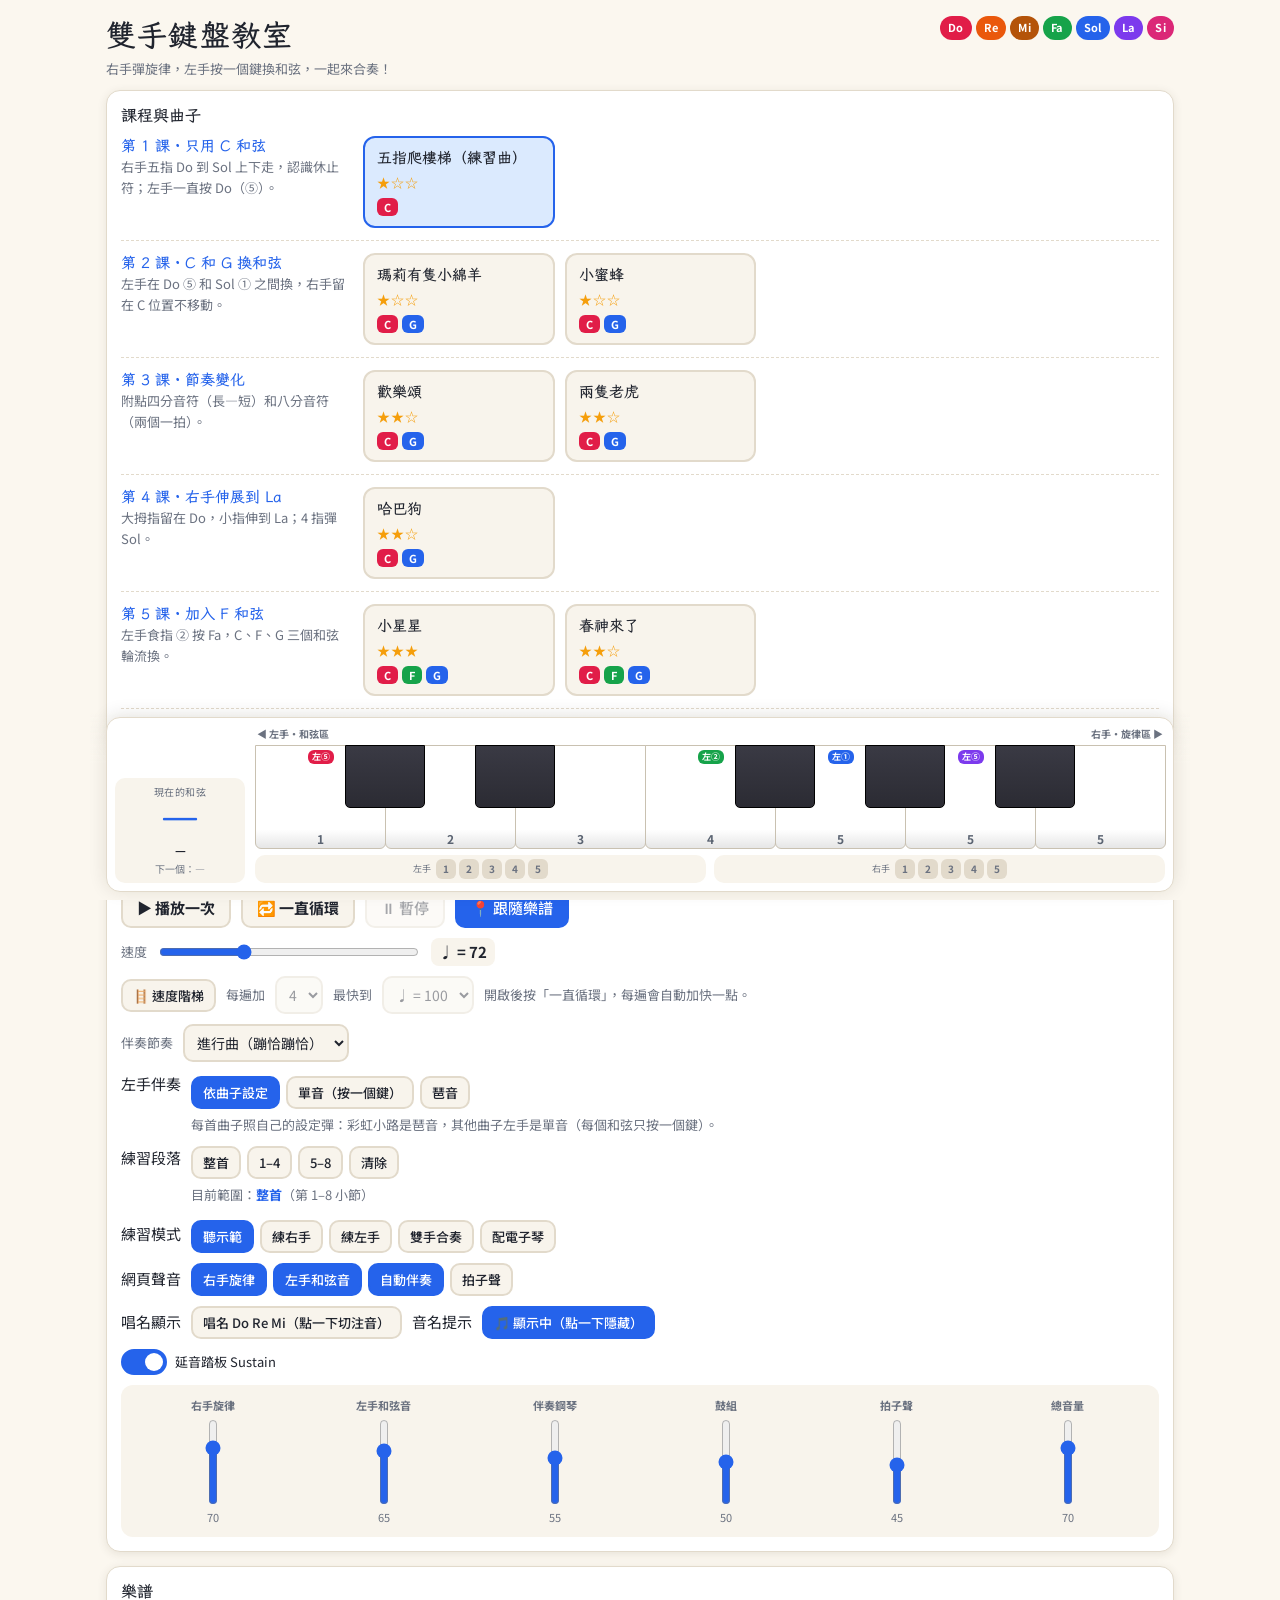
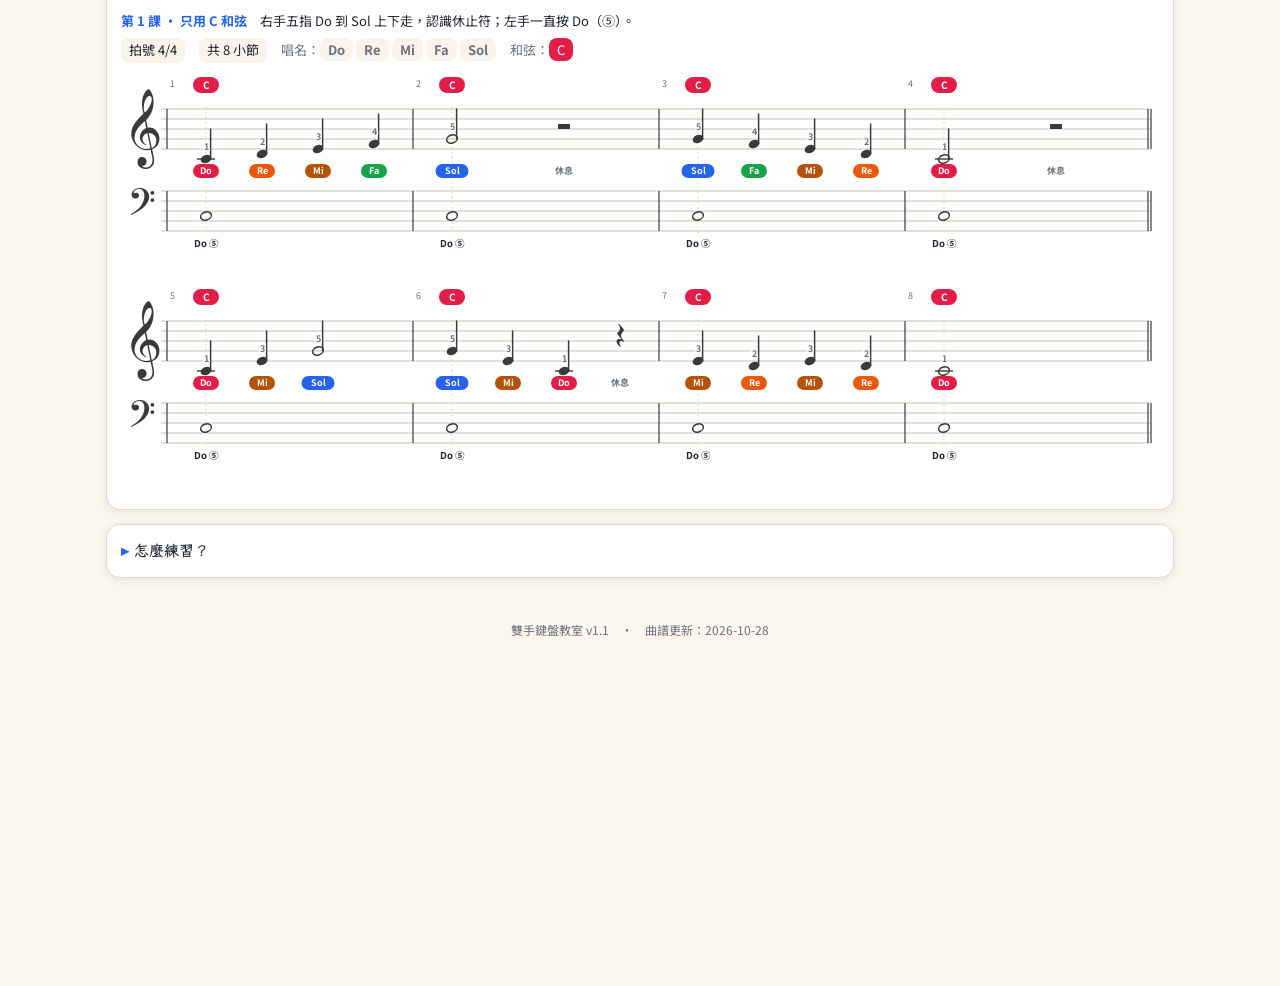
==== commit 84c3ac2b: "v1.1: 兩和弦、琶音開關、樂譜修改器移出網頁、平板優化 - 小星星、歡樂頌、春神來了左手改成一小節兩個和弦 - 新增「左手伴奏」開關（依曲子設定／單音／琶音） - 樂譜修改器與密碼從公開網頁移除 " ====
--- a/index.html
+++ b/index.html
@@ -60,6 +60,14 @@
         <option value="lyric">抒情（分解和弦）</option>
         <option value="pop">流行（8 Beat）</option>
       </select>
+    </div>
+
+    <div class="ctrl-row" style="align-items:flex-start;">
+      <span class="field" style="flex:0 0 auto;">左手伴奏</span>
+      <div style="flex:1 1 auto;min-width:0;">
+        <div class="mode-row" id="arpRow"></div>
+        <div class="range-info" id="arpInfo"></div>
+      </div>
     </div>
 
     <div class="ctrl-row" style="align-items:flex-start;">
--- a/style.css
+++ b/style.css
@@ -111,7 +111,7 @@
   padding:8px 14px; cursor:pointer; font-weight:500;
   transition:background .15s, border-color .15s, color .15s; white-space:nowrap;
 }
-.btn:hover{ border-color:var(--accent); }
+@media (hover:hover){ .btn:hover{ border-color:var(--accent); } }
 .btn[aria-pressed="true"]{ background:var(--accent); border-color:var(--accent); color:#fff; }
 .btn.primary{ font-weight:700; }
 .btn.small{ padding:5px 10px; font-size:13px; }
@@ -322,25 +322,6 @@
 .tips-body ul{ margin:4px 0; padding-left:1.2em; }
 .tips-body li{ margin:3px 0; }
 
-/* ===== 樂譜修改器 ===== */
-.editor-row{
-  display:flex; flex-wrap:wrap; gap:6px; align-items:center;
-  margin-bottom:8px; padding:6px 8px; font-size:13px;
-  background:var(--panel2); border-radius:8px;
-}
-.editor-row > span:first-child{ flex:0 0 70px; font-weight:700; color:var(--muted); }
-.editor-row > input{
-  flex:1 1 200px; min-width:0;
-  font-family:"Consolas","Menlo",monospace; font-size:13px;
-  padding:5px 8px;
-  border:2px solid var(--line); border-radius:8px;
-  background:var(--panel); color:var(--text);
-}
-.editor-row > input:focus{ border-color:var(--accent); outline:none; }
-.editor-row > select{ flex:0 0 auto; font-size:13px; padding:4px 6px; }
-.editor-badge{ font-size:11px; color:var(--do); font-weight:700; }
-.editor-ok{ color:var(--fa); font-weight:700; }
-.editor-err{ color:var(--do); font-weight:700; }
 .custom-tag{ font-size:11px; font-weight:700; color:#fff; background:var(--la); border-radius:6px; padding:1px 7px; }
 
 @media (prefers-reduced-motion: reduce){
@@ -358,11 +339,6 @@
 }
 .teacher-tools .ctrl-row{ flex-wrap:wrap; }
 .teacher-tools .tool-note{ font-size:13px; color:var(--muted); margin:4px 0 10px; line-height:1.6; }
-.draft-banner{
-  border:2px solid var(--la); border-radius:10px; padding:8px 12px; margin-bottom:10px;
-  font-size:14px; background:var(--panel2);
-}
-.draft-banner b{ color:var(--la); }
 .file-btn{ position:relative; overflow:hidden; }
 .file-btn input{ position:absolute; inset:0; opacity:0; cursor:pointer; }
 .app-version{
@@ -370,3 +346,20 @@
   margin:8px 0 150px;
 }
 .app-version a{ color:var(--muted); }
+
+/* ===== 平板／觸控螢幕 ===== */
+.keys, .wkey, .bkey{ touch-action:none; -webkit-user-select:none; user-select:none; -webkit-touch-callout:none; }
+@media (min-width:700px){ .keys{ height:104px; } }
+@media (pointer:coarse){
+  .btn{ min-height:48px; }
+  .btn.small{ min-height:44px; padding:8px 16px; }
+  select{ min-height:44px; font-size:15px; }
+  input[type=range]{ min-height:44px; }
+  .switch{ width:68px; height:44px; }
+  .switch::after{ width:34px; height:34px; }
+  .switch[aria-pressed="true"]::after{ left:28px; }
+  .mixer .ch-name{ min-height:44px; padding:10px 12px; }
+  .ctrl-row, .range-row, .mode-row, .voice-row{ gap:10px; }
+  .bar-check .ck-hit{ r:15; }
+  details.card > summary{ min-height:44px; display:flex; align-items:center; }
+}
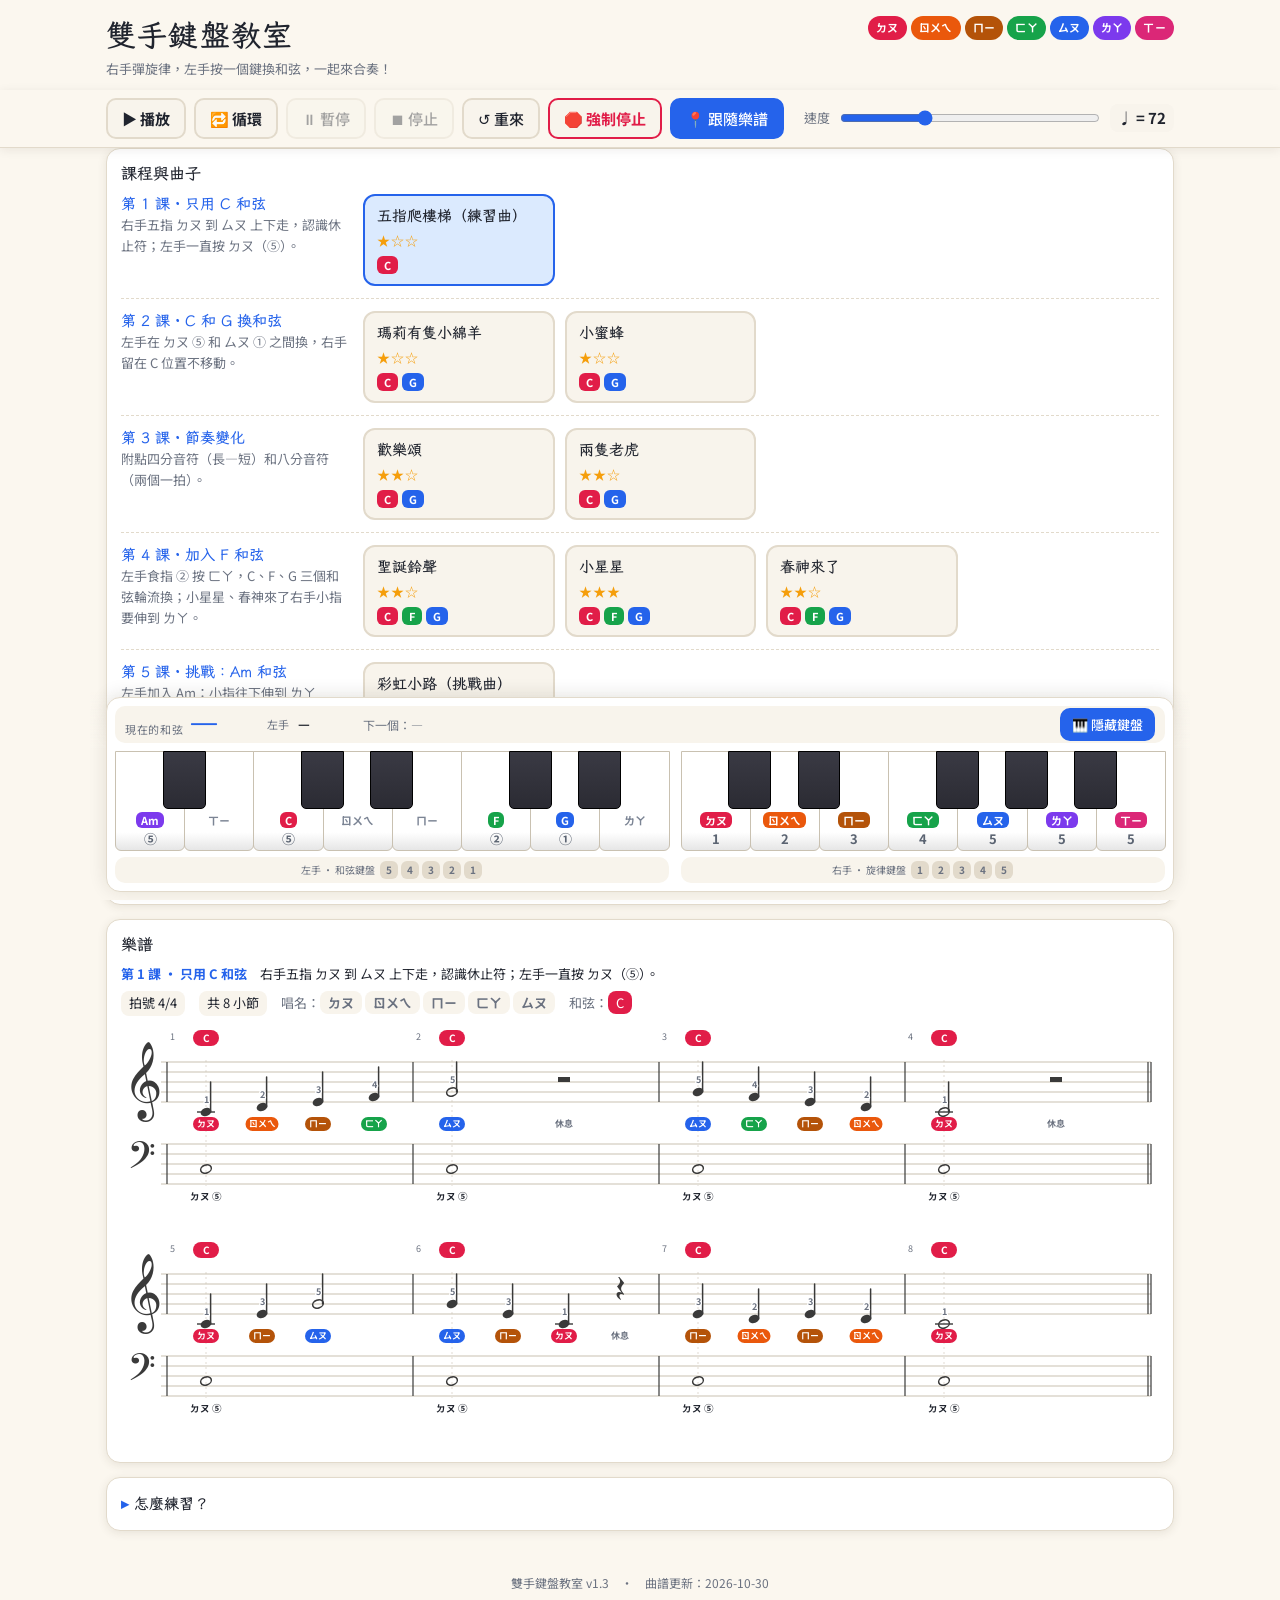
==== commit bb786eae: "v1.3: 聖誕鈴聲取代哈巴狗、左右手分開鍵盤、重來/強制停止、暫停修正、預備拍譜面倒數、練習設定摺疊、按鍵發光 Co-Authored-By: Claude Sonnet 5.5 <noreply@" ====
--- a/index.html
+++ b/index.html
@@ -20,6 +20,25 @@
   <div class="solfege-strip" id="solfegeStrip"></div>
 </header>
 
+<div class="playbar" id="playBar">
+  <div class="playbar-in">
+    <div class="pb-btns">
+      <button class="btn primary" id="btnOnce" aria-pressed="false">▶ 播放</button>
+      <button class="btn primary" id="btnLoop" aria-pressed="false">🔁 循環</button>
+      <button class="btn" id="btnPause" aria-pressed="false" disabled>⏸ 暫停</button>
+      <button class="btn" id="btnStop" disabled>⏹ 停止</button>
+      <button class="btn" id="btnRestart">↺ 重來</button>
+      <button class="btn danger" id="btnKill" title="強制關掉所有聲音（聲音卡住或網頁怪怪的時候用）">🛑 強制停止</button>
+      <button class="btn" id="btnFollow" aria-pressed="true" title="播放時自動捲動樂譜">📍 跟隨樂譜</button>
+    </div>
+    <div class="pb-speed">
+      <label class="field" for="bpmRange">速度</label>
+      <input type="range" id="bpmRange" min="50" max="120" step="1" value="72">
+      <span class="value-tag" id="bpmValue">♩ = 72</span>
+    </div>
+  </div>
+</div>
+
 <main>
   <div class="card problems" id="songProblems" role="alert" hidden></div>
 
@@ -28,21 +47,10 @@
     <div class="lessons" id="songGrid"></div>
   </section>
 
-  <section class="card" aria-labelledby="ctrlTitle">
-    <h2 id="ctrlTitle">播放控制</h2>
-
-    <div class="ctrl-row">
-      <button class="btn primary" id="btnOnce" aria-pressed="false">▶ 播放一次</button>
-      <button class="btn primary" id="btnLoop" aria-pressed="false">🔁 一直循環</button>
-      <button class="btn" id="btnPause" aria-pressed="false" disabled>⏸ 暫停</button>
-      <button class="btn" id="btnFollow" aria-pressed="true" title="播放時自動捲動樂譜">📍 跟隨樂譜</button>
-    </div>
-
-    <div class="ctrl-row">
-      <label class="field" for="bpmRange">速度</label>
-      <input type="range" id="bpmRange" min="50" max="120" step="1" value="72" style="flex:1 1 140px;max-width:260px;">
-      <span class="value-tag" id="bpmValue">♩ = 72</span>
-    </div>
+  <details class="card" id="practiceCard">
+    <summary>練習設定（速度階梯、伴奏節奏、左手伴奏、練習段落）</summary>
+    <div class="more-body">
+    <p class="lock-note" hidden>🔒 播放中，這裡先鎖住。要修改請先按上方的「⏹ 停止」。</p>
 
     <div class="ctrl-row">
       <button class="btn small" id="btnLadder" aria-pressed="false">🪜 速度階梯</button>
@@ -77,31 +85,36 @@
         <div class="range-info" id="rangeInfo"></div>
       </div>
     </div>
+    </div>
+  </details>
 
-    <div class="ctrl-row">
-      <span class="field" style="flex:0 0 auto;">練習模式</span>
-      <div class="mode-row" id="modeRow"></div>
+  <details class="card" id="moreSettings">
+    <summary>更多設定（練習模式、網頁聲音、音名提示、延音踏板、混音器）</summary>
+    <div class="more-body">
+      <p class="lock-note" hidden>🔒 播放中，這裡先鎖住。要修改請先按上方的「⏹ 停止」。</p>
+      <div class="ctrl-row">
+        <span class="field" style="flex:0 0 auto;">練習模式</span>
+        <div class="mode-row" id="modeRow"></div>
+      </div>
+
+      <div class="ctrl-row">
+        <span class="field" style="flex:0 0 auto;">網頁聲音</span>
+        <div class="voice-row" id="voiceRow"></div>
+      </div>
+
+      <div class="ctrl-row">
+        <span class="field" style="flex:0 0 auto;">音名提示</span>
+        <button class="btn small" id="btnPill" aria-pressed="true"></button>
+      </div>
+
+      <div class="switch-line">
+        <button class="switch" id="sustainSw" aria-pressed="true" aria-label="延音踏板"></button>
+        <span>延音踏板 Sustain</span>
+      </div>
+
+      <div class="mixer" id="mixer" style="margin-top:10px;"></div>
     </div>
-
-    <div class="ctrl-row">
-      <span class="field" style="flex:0 0 auto;">網頁聲音</span>
-      <div class="voice-row" id="voiceRow"></div>
-    </div>
-
-    <div class="ctrl-row">
-      <span class="field" style="flex:0 0 auto;">唱名顯示</span>
-      <button class="btn small" id="btnSolfege" aria-pressed="false"></button>
-      <span class="field" style="flex:0 0 auto;">音名提示</span>
-      <button class="btn small" id="btnPill" aria-pressed="true"></button>
-    </div>
-
-    <div class="switch-line">
-      <button class="switch" id="sustainSw" aria-pressed="true" aria-label="延音踏板"></button>
-      <span>延音踏板 Sustain</span>
-    </div>
-
-    <div class="mixer" id="mixer" style="margin-top:10px;"></div>
-  </section>
+  </details>
 
   <section class="card" aria-labelledby="scoreTitle">
     <h2 id="scoreTitle">樂譜</h2>
@@ -137,16 +150,18 @@
 <footer class="sticky-footer" id="stickyFooter">
   <div class="kb-shell">
     <div class="now-chord" id="nowChord">
-      <div class="nc-label">現在的和弦</div>
-      <div class="nc-value" id="ncValue">—</div>
-      <div class="nc-left" id="ncLeft">—</div>
-      <div class="nc-next" id="ncNext">下一個：—</div>
+      <div class="nc-cell"><span class="nc-label">現在的和弦</span><span class="nc-value" id="ncValue">—</span></div>
+      <div class="nc-cell"><span class="nc-label">左手</span><span class="nc-left" id="ncLeft">—</span></div>
+      <div class="nc-cell"><span class="nc-next" id="ncNext">下一個：—</span></div>
+      <button class="btn small kb-toggle" id="btnKeys" aria-pressed="true" aria-controls="kbBody">🎹 隱藏鍵盤</button>
     </div>
-    <div class="kb-main">
-      <div class="zone-row"><span>◀ 左手·和弦區</span><span>右手·旋律區 ▶</span></div>
-      <div class="keys" id="keys"></div>
-      <div class="hands">
+    <div class="kb-body" id="kbBody">
+      <div class="kb-block kb-left">
+        <div class="keys" id="keysL"></div>
         <div class="hand" id="handL"><span class="hlabel">左手</span></div>
+      </div>
+      <div class="kb-block kb-right">
+        <div class="keys" id="keysR"></div>
         <div class="hand" id="handR"><span class="hlabel">右手</span></div>
       </div>
     </div>
--- a/style.css
+++ b/style.css
@@ -230,40 +230,45 @@
   padding:6px 16px 8px; max-width:1100px; margin:0 auto;
 }
 .kb-shell{
-  display:flex; gap:10px; align-items:flex-end;
   background:var(--panel); border:1px solid var(--line); border-radius:14px;
   padding:8px; box-shadow:0 -2px 18px rgba(40,30,10,.12);
-}
-@media (max-width:520px){
-  .sticky-footer{ padding:6px 16px 6px; }
-  .kb-shell{ gap:6px; padding:6px; }
+  display:flex; flex-direction:column; gap:8px;
 }
 .now-chord{
-  flex:0 0 130px; background:var(--panel2); border-radius:10px;
-  padding:6px 8px; text-align:center; min-height:96px;
-  display:flex; flex-direction:column; justify-content:center; gap:2px;
-}
-@media (max-width:520px){ .now-chord{ flex:0 0 104px; padding:5px 6px; } }
-.nc-label{ font-size:10px; color:var(--muted); letter-spacing:.06em; }
+  display:flex; flex-wrap:wrap; align-items:center; gap:4px 18px;
+  background:var(--panel2); border-radius:10px; padding:2px 10px;
+}
+.nc-cell{ display:flex; align-items:baseline; gap:8px; }
+.nc-label{ font-size:11px; color:var(--muted); letter-spacing:.06em; }
 .nc-value{
   font-family:"LXGW WenKai TC",serif; font-weight:700;
-  font-size:clamp(24px,7vw,34px); line-height:1.05; color:var(--accent);
-}
-.nc-left{ font-size:12px; font-weight:700; color:var(--text); }
-.nc-next{ font-size:10px; color:var(--muted); }
-.kb-main{ flex:1 1 auto; min-width:0; }
-.zone-row{ display:flex; font-size:10px; color:var(--muted); font-weight:700; padding:0 2px 3px; }
-.zone-row span:first-child{ flex:0 0 43%; }
-.zone-row span:last-child{ flex:1 1 auto; text-align:right; }
-.keys{ position:relative; display:flex; width:100%; height:86px; }
-@media (max-width:520px){ .keys{ height:66px; } }
+  font-size:26px; line-height:1.1; color:var(--accent); min-width:2.2em;
+}
+.nc-left{ font-size:13px; font-weight:700; color:var(--text); min-width:3.6em; }
+.nc-next{ font-size:12px; color:var(--muted); }
+.kb-toggle{ margin-left:auto; }
+.hand .finger{ width:18px; height:18px; }
+.hand{ margin-top:5px; padding:3px 6px; }
+.kb-body{ display:flex; gap:12px; align-items:flex-start; }
+.kb-block{ min-width:0; }
+.kb-left{ flex:8 1 0; }
+.kb-right{ flex:7 1 0; }
+@media (max-width:700px){
+  .kb-body{ flex-direction:column; gap:6px; }
+  .kb-left, .kb-right{ flex:none; width:100%; }
+}
+body.kb-hidden .kb-body{ display:none; }
+body.kb-hidden .app-version{ margin-bottom:70px; }
+.zone-row{ font-size:11px; color:var(--muted); font-weight:700; padding:0 2px 3px; }
+.kb-right .zone-row{ text-align:right; }
+.keys{ position:relative; display:flex; width:100%; height:96px; }
 .wkey{
   flex:1 1 0; min-width:0; position:relative;
   background:linear-gradient(to bottom, var(--key-white), var(--key-white) 82%, #e6e6e6);
   border:1px solid var(--key-white-edge); border-radius:0 0 6px 6px;
   margin-right:-1px;
-  display:flex; flex-direction:column; justify-content:space-between; align-items:center;
-  padding:4px 0 3px; cursor:pointer;
+  display:flex; flex-direction:column; justify-content:flex-end; align-items:center; gap:4px;
+  padding:4px 0 5px; cursor:pointer;
   transition:background .08s, transform .08s;
   user-select:none; -webkit-tap-highlight-color:transparent;
 }
@@ -271,35 +276,37 @@
   background:linear-gradient(to bottom, #eef1f6, #dfe3ea 82%, #c9cdd5);
 }
 .wkey:last-child{ margin-right:0; }
-.wkey.pressed{ background:linear-gradient(to bottom, var(--key-press), #f59e0b); }
+.wkey.pressed, .wkey.tap{
+  background:linear-gradient(to bottom, #fb923c, #f97316 70%, #ea580c);
+  box-shadow:0 0 0 3px #f97316 inset, 0 0 14px 2px rgba(249,115,22,.75);
+  z-index:1;
+}
 .wkey.hint{ box-shadow:0 0 0 3px var(--glow) inset; }
 .bkey{
-  position:absolute; top:0; height:60%;
+  position:absolute; top:0; height:58%;
   background:linear-gradient(to bottom, #3a3a44, var(--key-black));
   border-radius:0 0 5px 5px; border:1px solid #000;
   cursor:pointer; z-index:2; transition:background .08s;
   -webkit-tap-highlight-color:transparent;
 }
-.bkey.pressed{ background:linear-gradient(to bottom, #f59e0b, #b45309); }
+.bkey.pressed, .bkey.tap{
+  background:linear-gradient(to bottom, #f97316, #c2410c);
+  box-shadow:0 0 0 2px #fdba74 inset, 0 0 14px 2px rgba(249,115,22,.85);
+}
 .bkey.hint{ box-shadow:0 0 0 3px var(--glow) inset; }
-.wk-left{
-  font-size:9px; font-weight:700; color:#fff; border-radius:6px;
-  padding:0 4px; line-height:14px; background:var(--c,var(--muted));
-  opacity:0; pointer-events:none;
-}
-.wk-left.show{ opacity:1; }
-.wk-finger{ font-size:12px; font-weight:700; color:#5b6472; line-height:1; }
-@media (max-width:520px){
-  .wk-finger{ font-size:10px; }
-  .wk-left{ font-size:8px; line-height:12px; padding:0 3px; }
-}
-.hands{ display:flex; gap:8px; margin-top:6px; }
+.wk-sol{
+  font-size:11px; font-weight:700; color:#fff; border-radius:6px;
+  padding:0 5px; line-height:16px; background:var(--c,var(--muted));
+  pointer-events:none; white-space:nowrap;
+}
+.wk-sol.plain{ background:none; color:#7b8494; }
+.wk-finger{ font-size:13px; font-weight:700; color:#5b6472; line-height:1; pointer-events:none; }
 .hand{
-  flex:1 1 0; display:flex; justify-content:center; gap:3px;
+  display:flex; justify-content:center; gap:3px; margin-top:6px;
   background:var(--panel2); border-radius:10px; padding:4px 6px; min-width:0;
 }
 .hand .hlabel{
-  font-size:9px; color:var(--muted); align-self:center; margin-right:2px; white-space:nowrap;
+  font-size:10px; color:var(--muted); align-self:center; margin-right:2px; white-space:nowrap;
 }
 .finger{
   width:20px; height:20px; border-radius:6px; background:var(--line); color:var(--muted);
@@ -308,7 +315,6 @@
   transition:transform .1s, background .1s, color .1s;
   flex:0 0 auto;
 }
-@media (max-width:520px){ .finger{ width:16px; height:16px; font-size:9px; border-radius:5px; } }
 .finger.up{ background:var(--glow); color:#3a2500; transform:translateY(-5px); }
 details.card > summary{
   cursor:pointer; font-family:"LXGW WenKai TC",serif; font-weight:700;
@@ -349,7 +355,8 @@
 
 /* ===== 平板／觸控螢幕 ===== */
 .keys, .wkey, .bkey{ touch-action:none; -webkit-user-select:none; user-select:none; -webkit-touch-callout:none; }
-@media (min-width:700px){ .keys{ height:104px; } }
+@media (min-width:700px){ .keys{ height:100px; } }
+@media (max-width:700px){ .keys{ height:72px; } }
 @media (pointer:coarse){
   .btn{ min-height:48px; }
   .btn.small{ min-height:44px; padding:8px 16px; }
@@ -363,3 +370,43 @@
   .bar-check .ck-hit{ r:15; }
   details.card > summary{ min-height:44px; display:flex; align-items:center; }
 }
+
+/* ===== 上方播放列／更多設定 ===== */
+.playbar{
+  position:sticky; top:0; z-index:60;
+  background:var(--bg); border-bottom:1px solid var(--line);
+  box-shadow:0 2px 10px rgba(40,30,10,.08);
+}
+.playbar-in{
+  max-width:1100px; margin:0 auto; padding:8px 16px;
+  display:flex; flex-wrap:wrap; gap:8px 16px; align-items:center; justify-content:space-between;
+}
+.pb-btns{ display:flex; flex-wrap:wrap; gap:8px; }
+.pb-speed{ display:flex; align-items:center; gap:8px; flex:1 1 220px; min-width:0; justify-content:flex-end; }
+.pb-speed input[type=range]{ flex:1 1 120px; max-width:260px; min-width:0; }
+.more-body{ margin-top:12px; }
+#moreSettings > summary, #practiceCard > summary{ cursor:pointer; }
+
+.btn.danger{ border-color:var(--do); color:var(--do); font-weight:700; }
+.btn.danger:active{ background:var(--do); color:#fff; }
+@media (hover:hover){ .btn.danger:hover{ background:var(--do); color:#fff; border-color:var(--do); } }
+.lock-note{
+  margin:0 0 10px; padding:6px 10px; border-radius:8px; font-size:13px; font-weight:700;
+  background:var(--panel2); color:var(--la); border:1px dashed var(--la);
+}
+body.is-locked #practiceCard .more-body, body.is-locked #moreSettings .more-body{ opacity:.62; }
+
+/* 預備拍：直接在樂譜上大倒數 */
+.score-wrap{ position:relative; }
+.count-overlay{
+  position:absolute; transform:translate(-50%,-50%); z-index:5; pointer-events:none;
+  display:flex; flex-direction:column; align-items:center; justify-content:center;
+  color:var(--accent); opacity:.55;
+  text-shadow:0 0 6px #fff, 0 0 14px #fff, 0 0 2px #fff;
+}
+.count-overlay[hidden]{ display:none; }
+.co-label{ font-size:22px; font-weight:700; letter-spacing:.2em; }
+.co-num{ font-size:96px; line-height:1; font-weight:800; font-variant-numeric:tabular-nums; }
+.count-overlay.pulse{ animation:coPulse .45s ease-out; }
+@keyframes coPulse{ 0%{ transform:translate(-50%,-50%) scale(1.3); } 100%{ transform:translate(-50%,-50%) scale(1); } }
+@media (prefers-color-scheme: dark){ .count-overlay{ text-shadow:0 0 8px #000, 0 0 2px #000; opacity:.7; } }
